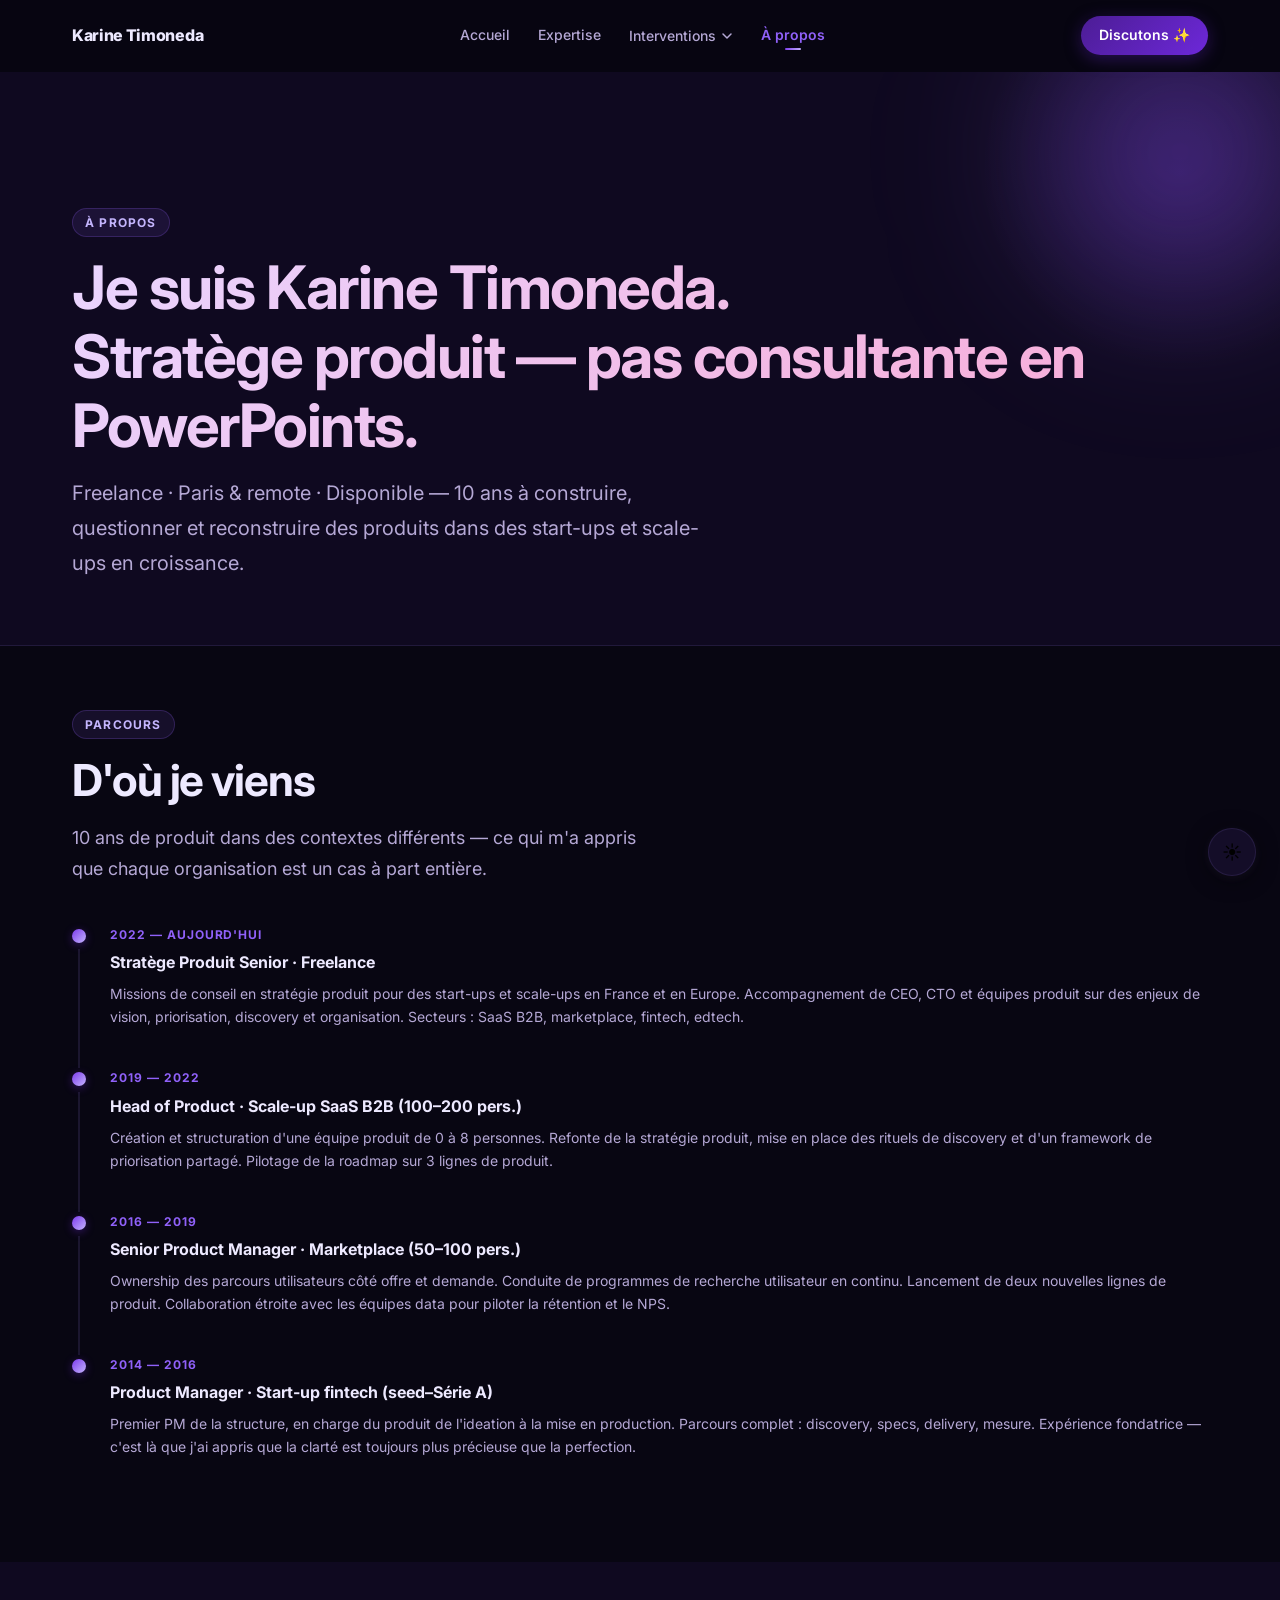
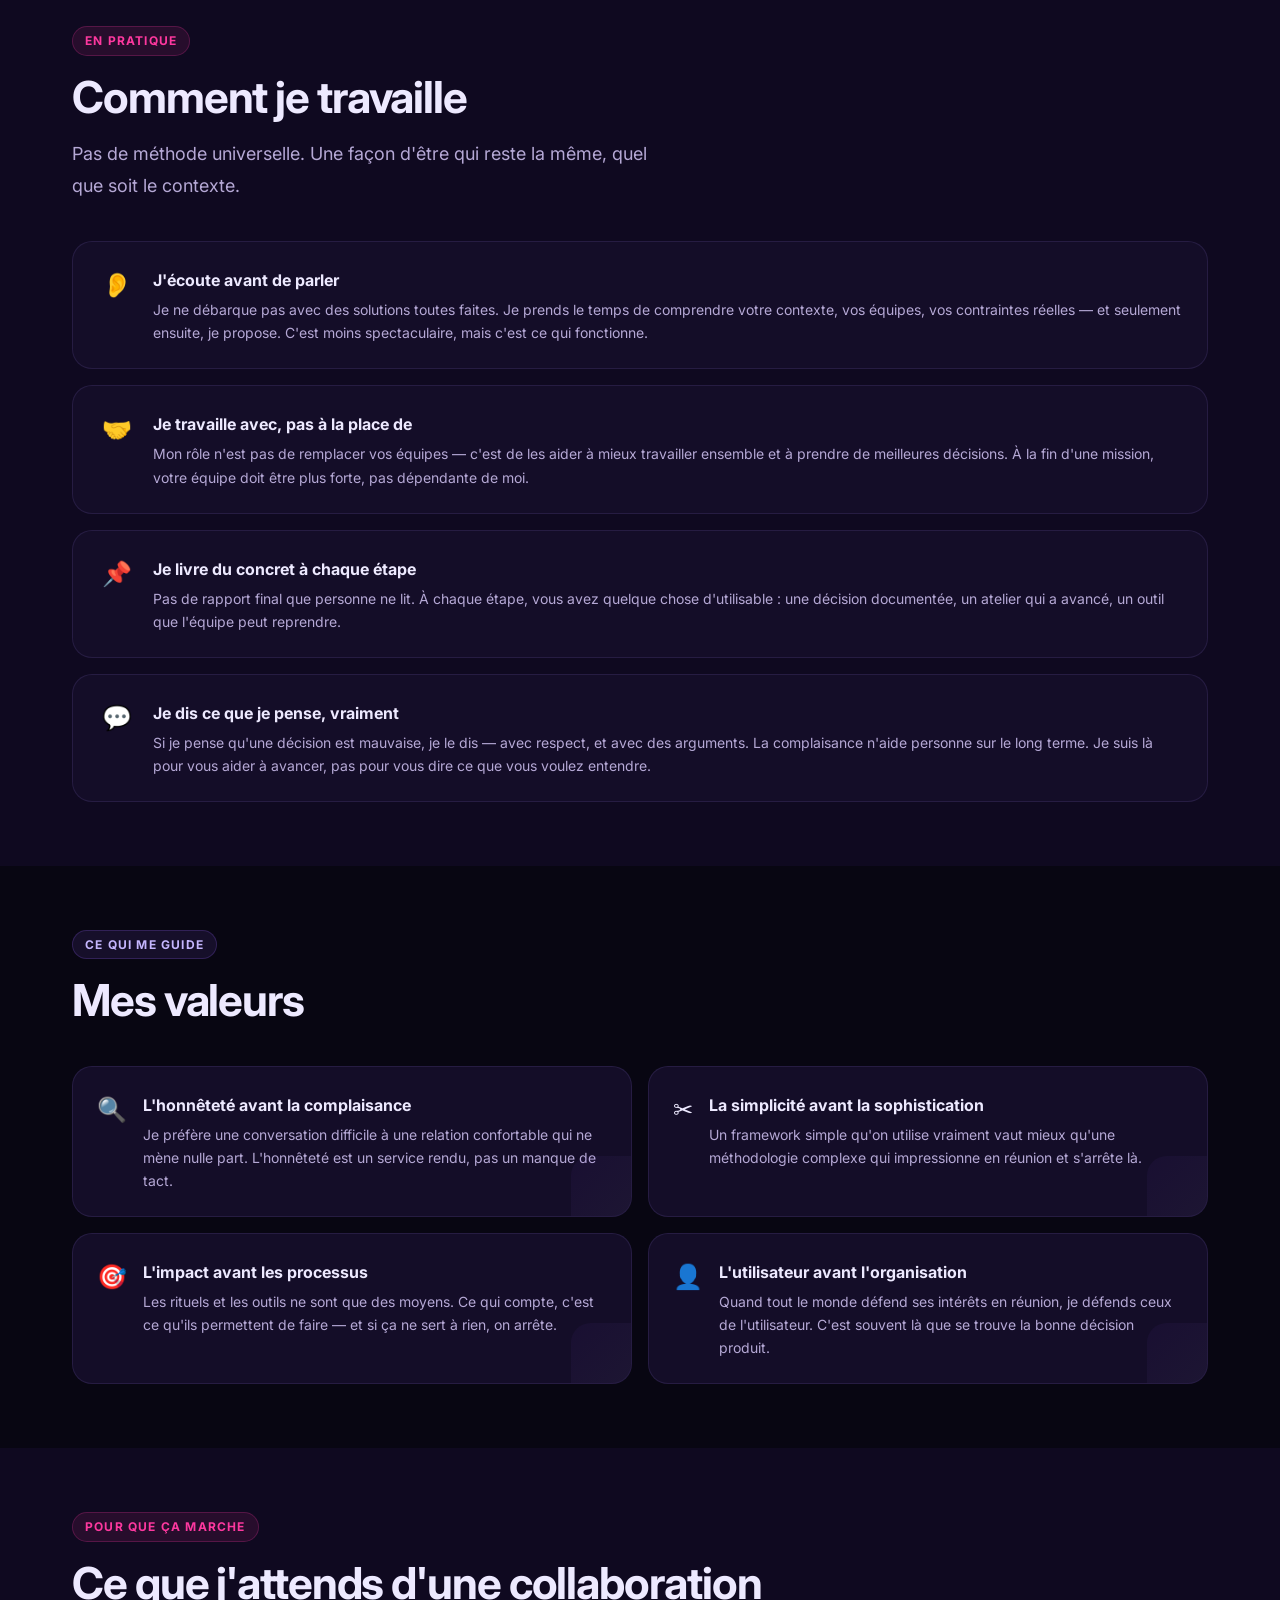
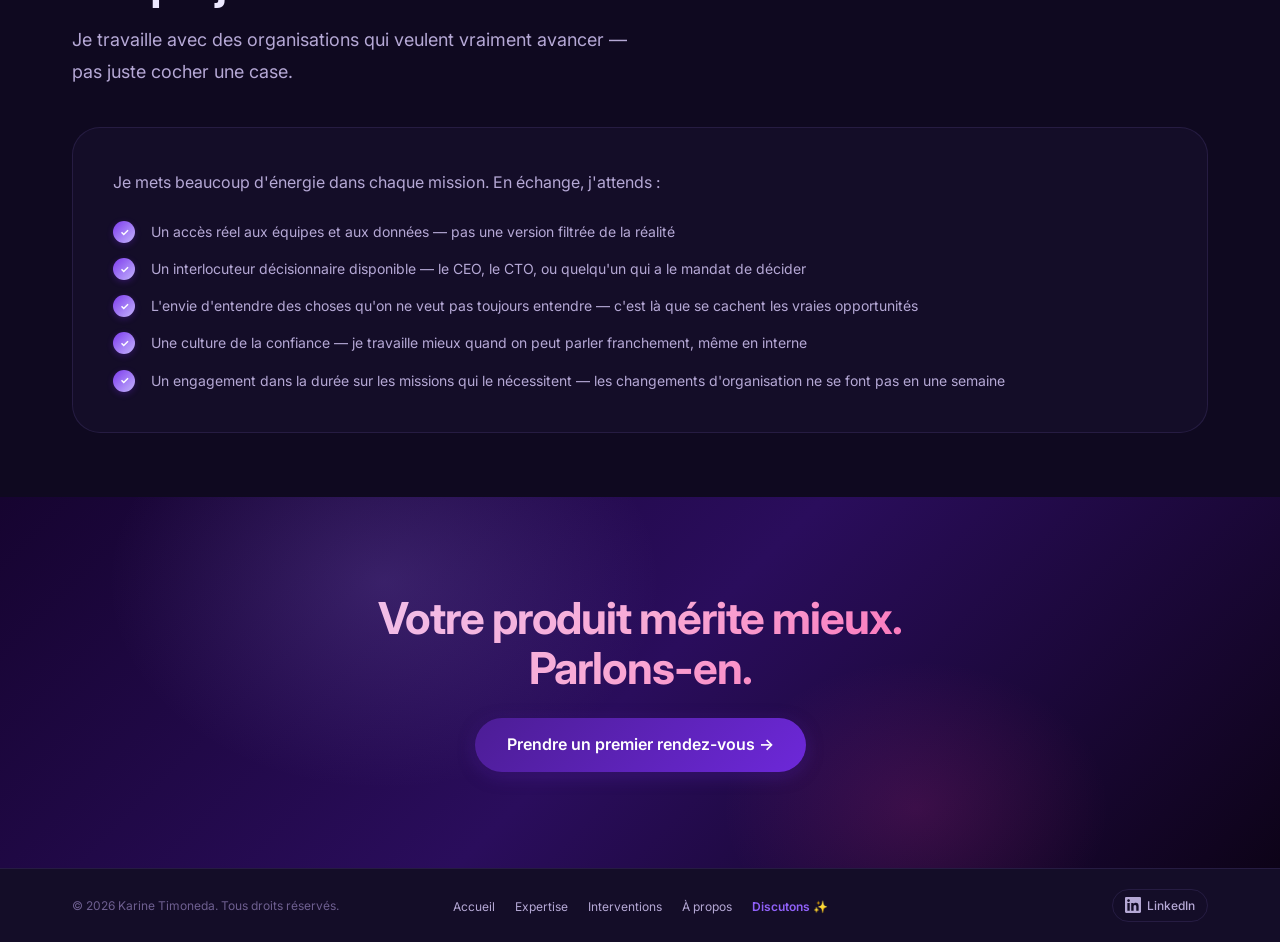
==== a-propos.html @ 72638f45 "mise à jour cards projets" ====
<!DOCTYPE html>
<html lang="fr" data-theme="light">
<head>
  <meta charset="UTF-8">
  <meta name="viewport" content="width=device-width, initial-scale=1.0">
  <title>À propos — Karine Timoneda, Stratège Produit Senior</title>
  <meta name="description" content="10 ans d'expérience produit, une approche directe et incarnée. Parcours, manière de travailler, valeurs.">
  <meta name="robots" content="index, follow">
  <link rel="icon" type="image/png" href="assets/img/favicon-k.png">
  <link rel="stylesheet" href="assets/css/style.css">
  <script>
    (function () {
      try {
        var s = localStorage.getItem('karine-theme');
        if (s) { document.documentElement.setAttribute('data-theme', s); return; }
        if (window.matchMedia('(prefers-color-scheme: dark)').matches)
          document.documentElement.setAttribute('data-theme', 'dark');
      } catch (e) {}
    })();
  </script>
</head>
<body>
<div id="header-placeholder"></div>

<main id="main-content">

  <!-- HERO -->
  <section class="page-hero" aria-labelledby="about-title">
    <div class="hero-orb hero-orb-1" aria-hidden="true" style="width:320px;height:320px;top:-80px;right:-60px;animation-delay:-5s"></div>
    <div class="container">
      <span class="section-label page-hero-label">À propos</span>
      <h1 class="page-hero-title text-gradient" id="about-title">
        Je suis Karine Timoneda.<br>Stratège produit — pas consultante en PowerPoints.
      </h1>
      <p class="page-hero-desc">
        Freelance · Paris &amp; remote · Disponible — 10 ans à construire, questionner et reconstruire des produits dans des start-ups et scale-ups en croissance.
      </p>
    </div>
  </section>

  <!-- PARCOURS -->
  <section class="section" aria-labelledby="parcours-title">
    <div class="container">
      <div class="section-header reveal">
        <span class="section-label">Parcours</span>
        <h2 class="section-title" id="parcours-title">D'où je viens</h2>
        <p class="section-intro">10 ans de produit dans des contextes différents — ce qui m'a appris que chaque organisation est un cas à part entière.</p>
      </div>

      <div class="timeline reveal" role="list">

        <div class="timeline-item" role="listitem">
          <div class="timeline-marker" aria-hidden="true">
            <div class="timeline-dot"></div>
            <div class="timeline-line"></div>
          </div>
          <div class="timeline-content">
            <span class="timeline-period">2022 — aujourd'hui</span>
            <p class="timeline-role">Stratège Produit Senior · Freelance</p>
            <p class="timeline-desc">Missions de conseil en stratégie produit pour des start-ups et scale-ups en France et en Europe. Accompagnement de CEO, CTO et équipes produit sur des enjeux de vision, priorisation, discovery et organisation. Secteurs : SaaS B2B, marketplace, fintech, edtech.</p>
          </div>
        </div>

        <div class="timeline-item" role="listitem">
          <div class="timeline-marker" aria-hidden="true">
            <div class="timeline-dot"></div>
            <div class="timeline-line"></div>
          </div>
          <div class="timeline-content">
            <span class="timeline-period">2019 — 2022</span>
            <p class="timeline-role">Head of Product · Scale-up SaaS B2B (100–200 pers.)</p>
            <p class="timeline-desc">Création et structuration d'une équipe produit de 0 à 8 personnes. Refonte de la stratégie produit, mise en place des rituels de discovery et d'un framework de priorisation partagé. Pilotage de la roadmap sur 3 lignes de produit.</p>
          </div>
        </div>

        <div class="timeline-item" role="listitem">
          <div class="timeline-marker" aria-hidden="true">
            <div class="timeline-dot"></div>
            <div class="timeline-line"></div>
          </div>
          <div class="timeline-content">
            <span class="timeline-period">2016 — 2019</span>
            <p class="timeline-role">Senior Product Manager · Marketplace (50–100 pers.)</p>
            <p class="timeline-desc">Ownership des parcours utilisateurs côté offre et demande. Conduite de programmes de recherche utilisateur en continu. Lancement de deux nouvelles lignes de produit. Collaboration étroite avec les équipes data pour piloter la rétention et le NPS.</p>
          </div>
        </div>

        <div class="timeline-item" role="listitem">
          <div class="timeline-marker" aria-hidden="true">
            <div class="timeline-dot"></div>
            <div class="timeline-line"></div>
          </div>
          <div class="timeline-content">
            <span class="timeline-period">2014 — 2016</span>
            <p class="timeline-role">Product Manager · Start-up fintech (seed–Série A)</p>
            <p class="timeline-desc">Premier PM de la structure, en charge du produit de l'ideation à la mise en production. Parcours complet : discovery, specs, delivery, mesure. Expérience fondatrice — c'est là que j'ai appris que la clarté est toujours plus précieuse que la perfection.</p>
          </div>
        </div>

      </div>
    </div>
  </section>

  <!-- MANIÈRE DE TRAVAILLER -->
  <section class="section bg-alt" aria-labelledby="workstyle-title">
    <div class="container">
      <div class="section-header reveal">
        <span class="section-label">En pratique</span>
        <h2 class="section-title" id="workstyle-title">Comment je travaille</h2>
        <p class="section-intro">Pas de méthode universelle. Une façon d'être qui reste la même, quel que soit le contexte.</p>
      </div>

      <div class="work-style-list" data-stagger="70">
        <div class="work-style-item reveal">
          <span class="work-style-icon" aria-hidden="true">👂</span>
          <div>
            <p class="work-style-title">J'écoute avant de parler</p>
            <p class="work-style-desc">Je ne débarque pas avec des solutions toutes faites. Je prends le temps de comprendre votre contexte, vos équipes, vos contraintes réelles — et seulement ensuite, je propose. C'est moins spectaculaire, mais c'est ce qui fonctionne.</p>
          </div>
        </div>
        <div class="work-style-item reveal">
          <span class="work-style-icon" aria-hidden="true">🤝</span>
          <div>
            <p class="work-style-title">Je travaille avec, pas à la place de</p>
            <p class="work-style-desc">Mon rôle n'est pas de remplacer vos équipes — c'est de les aider à mieux travailler ensemble et à prendre de meilleures décisions. À la fin d'une mission, votre équipe doit être plus forte, pas dépendante de moi.</p>
          </div>
        </div>
        <div class="work-style-item reveal">
          <span class="work-style-icon" aria-hidden="true">📌</span>
          <div>
            <p class="work-style-title">Je livre du concret à chaque étape</p>
            <p class="work-style-desc">Pas de rapport final que personne ne lit. À chaque étape, vous avez quelque chose d'utilisable : une décision documentée, un atelier qui a avancé, un outil que l'équipe peut reprendre.</p>
          </div>
        </div>
        <div class="work-style-item reveal">
          <span class="work-style-icon" aria-hidden="true">💬</span>
          <div>
            <p class="work-style-title">Je dis ce que je pense, vraiment</p>
            <p class="work-style-desc">Si je pense qu'une décision est mauvaise, je le dis — avec respect, et avec des arguments. La complaisance n'aide personne sur le long terme. Je suis là pour vous aider à avancer, pas pour vous dire ce que vous voulez entendre.</p>
          </div>
        </div>
      </div>
    </div>
  </section>

  <!-- VALEURS -->
  <section class="section" aria-labelledby="values-title">
    <div class="container">
      <div class="section-header reveal">
        <span class="section-label">Ce qui me guide</span>
        <h2 class="section-title" id="values-title">Mes valeurs</h2>
      </div>

      <div class="values-grid" data-stagger="70">
        <div class="value-item reveal">
          <span class="value-icon" aria-hidden="true">🔍</span>
          <div>
            <p class="value-title">L'honnêteté avant la complaisance</p>
            <p class="value-desc">Je préfère une conversation difficile à une relation confortable qui ne mène nulle part. L'honnêteté est un service rendu, pas un manque de tact.</p>
          </div>
        </div>
        <div class="value-item reveal">
          <span class="value-icon" aria-hidden="true">✂️</span>
          <div>
            <p class="value-title">La simplicité avant la sophistication</p>
            <p class="value-desc">Un framework simple qu'on utilise vraiment vaut mieux qu'une méthodologie complexe qui impressionne en réunion et s'arrête là.</p>
          </div>
        </div>
        <div class="value-item reveal">
          <span class="value-icon" aria-hidden="true">🎯</span>
          <div>
            <p class="value-title">L'impact avant les processus</p>
            <p class="value-desc">Les rituels et les outils ne sont que des moyens. Ce qui compte, c'est ce qu'ils permettent de faire — et si ça ne sert à rien, on arrête.</p>
          </div>
        </div>
        <div class="value-item reveal">
          <span class="value-icon" aria-hidden="true">👤</span>
          <div>
            <p class="value-title">L'utilisateur avant l'organisation</p>
            <p class="value-desc">Quand tout le monde défend ses intérêts en réunion, je défends ceux de l'utilisateur. C'est souvent là que se trouve la bonne décision produit.</p>
          </div>
        </div>
      </div>
    </div>
  </section>

  <!-- ATTENTES -->
  <section class="section bg-alt" aria-labelledby="expectations-title">
    <div class="container">
      <div class="section-header reveal">
        <span class="section-label">Pour que ça marche</span>
        <h2 class="section-title" id="expectations-title">Ce que j'attends d'une collaboration</h2>
        <p class="section-intro">Je travaille avec des organisations qui veulent vraiment avancer — pas juste cocher une case.</p>
      </div>

      <div class="expectations-block reveal">
        <p style="font-size:var(--text-base);color:var(--text-secondary);line-height:1.75;margin-bottom:var(--space-sm)">Je mets beaucoup d'énergie dans chaque mission. En échange, j'attends :</p>
        <ul class="expectations-list" aria-label="Ce que j'attends">
          <li class="expectation-item">Un accès réel aux équipes et aux données — pas une version filtrée de la réalité</li>
          <li class="expectation-item">Un interlocuteur décisionnaire disponible — le CEO, le CTO, ou quelqu'un qui a le mandat de décider</li>
          <li class="expectation-item">L'envie d'entendre des choses qu'on ne veut pas toujours entendre — c'est là que se cachent les vraies opportunités</li>
          <li class="expectation-item">Une culture de la confiance — je travaille mieux quand on peut parler franchement, même en interne</li>
          <li class="expectation-item">Un engagement dans la durée sur les missions qui le nécessitent — les changements d'organisation ne se font pas en une semaine</li>
        </ul>
      </div>
    </div>
  </section>

  <!-- CTA -->
  <section class="cta-section" aria-labelledby="cta-about-title">
    <div class="container reveal">
      <h2 id="cta-about-title" style="margin-bottom:var(--space-md)">
        Votre produit mérite mieux.<br>Parlons-en.
      </h2>
      <div class="cta-buttons">
        <a href="https://calendar.app.google/DLCuiwxWRqKBqRqp9" class="btn btn-primary btn-lg" target="_blank" rel="noopener noreferrer">Prendre un premier rendez-vous →</a>
      </div>
    </div>
  </section>

</main>
<div id="footer-placeholder"></div>
<script src="assets/js/components.js"></script>
<script src="assets/js/main.js"></script>
</body>
</html>
---- assets/css/style.css ----
/* ===================================================
   KARINE TIMONEDA — Stratège Produit Senior
   style.css — Version 2.0 · Enhanced
   =================================================== */

@import url('https://fonts.googleapis.com/css2?family=Inter:ital,wght@0,300;0,400;0,500;0,600;0,700;0,800;1,400&display=swap');

/* ===================================================
   1. CUSTOM PROPERTIES — LIGHT MODE
   =================================================== */
:root {
  /* Fonds */
  --bg:             #F8F7FF;
  --bg-alt:         #F0EEFF;
  --bg-card:        #FFFFFF;
  --bg-card-hover:  #FDFCFF;

  /* Texte */
  --text-primary:   #16092E;
  --text-secondary: #5B4E70;
  --text-muted:     #9589A8;

  /* Accents principaux */
  --violet:         #6D28D9;
  --violet-hover:   #5B21B6;
  --lavender:       #A78BFA;
  --rose:           #fd389f;
  --rose-light:     #F472B6;
  --amber:          #F59E0B;

  /* Alias */
  --accent:         var(--violet);
  --accent-light:   var(--lavender);
  --accent-rose:    var(--rose);

  /* Dégradés — Light */
  --gradient-main:    linear-gradient(135deg, #6D28D9 0%, #A78BFA 100%);
  --gradient-vivid:   linear-gradient(135deg, #6D28D9 0%, #fd389f 100%);
  --gradient-rose:    linear-gradient(135deg, #7C3AED 0%, #fd389f 100%);
  --gradient-tri:     linear-gradient(135deg, #6D28D9 0%, #A78BFA 50%, #fd389f 100%);
  --gradient-subtle:  linear-gradient(150deg, #F0EEFF 0%, #FDF4FF 100%);
  --gradient-text:    linear-gradient(135deg, #4C1D95 0%, #7C3AED 50%, #A78BFA 100%);

  /* Bordures & ombres */
  --border:         rgba(109, 40, 217, 0.12);
  --border-strong:  rgba(109, 40, 217, 0.3);
  --shadow-xs: 0 1px 2px rgba(109, 40, 217, 0.05);
  --shadow-sm: 0 2px 8px rgba(109, 40, 217, 0.07), 0 1px 2px rgba(0,0,0,0.04);
  --shadow-md: 0 4px 20px rgba(109, 40, 217, 0.1), 0 2px 8px rgba(0,0,0,0.04);
  --shadow-lg: 0 8px 40px rgba(109, 40, 217, 0.15), 0 4px 16px rgba(0,0,0,0.06);
  --shadow-xl: 0 20px 60px rgba(109, 40, 217, 0.2), 0 8px 24px rgba(0,0,0,0.08);
  --glow-violet: 0 0 30px rgba(109, 40, 217, 0.25);
  --glow-rose:   0 0 30px rgba(253, 56, 159, 0.2);

  /* Layout */
  --container-max: 1200px;
  --container-pad: clamp(1rem, 5vw, 2rem);
  --header-height: 72px;
  --radius-sm:  6px;
  --radius-md:  12px;
  --radius-lg:  20px;
  --radius-xl:  28px;
  --radius-2xl: 40px;
  --radius-pill: 100px;

  /* Espacement */
  --space-xs:  0.5rem;
  --space-sm:  1rem;
  --space-md:  1.5rem;
  --space-lg:  2.5rem;
  --space-xl:  4rem;
  --space-2xl: 6rem;

  /* Typographie */
  --font: 'Inter', -apple-system, BlinkMacSystemFont, 'Segoe UI', system-ui, sans-serif;
  --text-xs:   0.75rem;
  --text-sm:   0.875rem;
  --text-base: 1rem;
  --text-lg:   1.125rem;
  --text-xl:   1.25rem;
  --text-2xl:  1.5rem;
  --text-3xl:  2rem;
  --text-4xl:  2.75rem;
  --text-5xl:  3.5rem;

  /* Transitions */
  --tr-fast:  150ms ease;
  --tr-base:  250ms ease;
  --tr-slow:  450ms ease;
}

/* ===================================================
   2. CUSTOM PROPERTIES — DARK MODE
   =================================================== */
[data-theme="dark"] {
  --bg:             #080612;
  --bg-alt:         #0F0920;
  --bg-card:        #140D28;
  --bg-card-hover:  #1C1238;

  --text-primary:   #EDE9FF;
  --text-secondary: #B5A8D5;
  --text-muted:     #6E5F90;

  --violet:         #9061F9;
  --violet-hover:   #A78BFA;
  --lavender:       #C4B5FD;
  --rose:           #fd389f;
  --rose-light:     #FBCFE8;
  --amber:          #FCD34D;

  --gradient-main:    linear-gradient(135deg, #7C3AED 0%, #C4B5FD 100%);
  --gradient-vivid:   linear-gradient(135deg, #7C3AED 0%, #fd389f 100%);
  --gradient-rose:    linear-gradient(135deg, #9061F9 0%, #fd389f 100%);
  --gradient-tri:     linear-gradient(135deg, #C4B5FD 0%, #F9A8D4 50%, #fd389f 100%);
  --gradient-subtle:  linear-gradient(150deg, #0F0920 0%, #180D30 100%);
  --gradient-text:    linear-gradient(135deg, #E9D5FF 0%, #F9A8D4 50%, #fd389f 100%);

  --border:         rgba(167, 139, 250, 0.12);
  --border-strong:  rgba(167, 139, 250, 0.35);
  --shadow-xs: 0 1px 2px rgba(0,0,0,0.5);
  --shadow-sm: 0 2px 8px rgba(0,0,0,0.4), 0 1px 2px rgba(167,139,250,0.06);
  --shadow-md: 0 4px 20px rgba(0,0,0,0.6), 0 2px 8px rgba(167,139,250,0.1);
  --shadow-lg: 0 8px 40px rgba(0,0,0,0.7), 0 4px 16px rgba(167,139,250,0.15);
  --shadow-xl: 0 20px 60px rgba(0,0,0,0.8), 0 8px 24px rgba(167,139,250,0.2);
  --glow-violet: 0 0 40px rgba(124, 58, 237, 0.4);
  --glow-rose:   0 0 40px rgba(253, 56, 159, 0.3);
}

/* ===================================================
   3. ANIMATIONS — KEYFRAMES
   =================================================== */
@keyframes float {
  0%, 100% { transform: translateY(0px) rotate(0deg) scale(1); }
  33%       { transform: translateY(-18px) rotate(1.5deg) scale(1.03); }
  66%       { transform: translateY(-8px) rotate(-1deg) scale(0.98); }
}

@keyframes floatB {
  0%, 100% { transform: translateY(0px) rotate(0deg); }
  50%       { transform: translateY(-24px) rotate(-2deg); }
}

@keyframes gradientShift {
  0%, 100% { background-position: 0% 50%; }
  50%       { background-position: 100% 50%; }
}

@keyframes fadeInUp {
  from { opacity: 0; transform: translateY(28px); }
  to   { opacity: 1; transform: translateY(0); }
}

@keyframes fadeInLeft {
  from { opacity: 0; transform: translateX(-28px); }
  to   { opacity: 1; transform: translateX(0); }
}

@keyframes scaleIn {
  from { opacity: 0; transform: scale(0.9); }
  to   { opacity: 1; transform: scale(1); }
}

@keyframes glowPulse {
  0%, 100% { opacity: 0.5; }
  50%       { opacity: 1; }
}

@keyframes marquee {
  from { transform: translateX(0); }
  to   { transform: translateX(-50%); }
}

@keyframes shimmer {
  from { background-position: -400px 0; }
  to   { background-position: 400px 0; }
}

@keyframes spin-slow {
  from { transform: rotate(0deg); }
  to   { transform: rotate(360deg); }
}

@keyframes borderRotate {
  from { --angle: 0deg; }
  to   { --angle: 360deg; }
}

/* ===================================================
   4. RESET & BASE
   =================================================== */
*, *::before, *::after { box-sizing: border-box; margin: 0; padding: 0; }
html { scroll-behavior: smooth; -webkit-text-size-adjust: 100%; }

body {
  font-family: var(--font);
  font-size: var(--text-base);
  line-height: 1.6;
  color: var(--text-primary);
  background-color: var(--bg);
  transition: background-color var(--tr-slow), color var(--tr-slow);
  overflow-x: hidden;
}

img { max-width: 100%; height: auto; display: block; }
a { color: inherit; text-decoration: none; }
ul, ol { list-style: none; }
button { cursor: pointer; border: none; background: none; font-family: inherit; }

/* ===================================================
   5. ACCESSIBILITÉ
   =================================================== */
.skip-link {
  position: absolute; top: -100%; left: 1rem; z-index: 999;
  padding: 0.5rem 1rem; background: var(--violet); color: white;
  border-radius: var(--radius-sm); font-size: var(--text-sm); font-weight: 600;
  transition: top var(--tr-fast);
}
.skip-link:focus { top: 1rem; }

:focus-visible {
  outline: 2px solid var(--violet);
  outline-offset: 3px;
  border-radius: var(--radius-sm);
}

/* ===================================================
   6. SCROLL ANIMATIONS
   =================================================== */
.reveal {
  opacity: 0;
  transform: translateY(30px);
  transition: opacity 0.65s cubic-bezier(0.22, 1, 0.36, 1),
              transform 0.65s cubic-bezier(0.22, 1, 0.36, 1);
}
.reveal.from-left  { transform: translateX(-30px); }
.reveal.from-right { transform: translateX(30px); }
.reveal.scale-in   { transform: scale(0.92); }
.reveal.in-view    { opacity: 1; transform: none; }

/* ===================================================
   7. LAYOUT
   =================================================== */
.container {
  max-width: var(--container-max);
  margin: 0 auto;
  padding: 0 var(--container-pad);
  width: 100%;
}
.section { padding: var(--space-xl) 0; }
.section-sm { padding: var(--space-lg) 0; }
.bg-alt { background: var(--bg-alt); }
.bg-dark-card { background: var(--bg-card); }

/* ===================================================
   8. TYPOGRAPHIE
   =================================================== */
h1, h2, h3, h4 {
  line-height: 1.15;
  font-weight: 700;
  letter-spacing: -0.025em;
  color: var(--text-primary);
}
h1 { font-size: clamp(2.25rem, 5.5vw, 3.75rem); }
h2 { font-size: clamp(1.75rem, 3.5vw, 2.75rem); }
h3 { font-size: clamp(1.125rem, 2.5vw, 1.375rem); }
h4 { font-size: var(--text-xl); }

p { color: var(--text-secondary); line-height: 1.75; }

/* Gradient text */
.text-gradient {
  background: var(--gradient-text);
  background-size: 200% 200%;
  -webkit-background-clip: text;
  -webkit-text-fill-color: transparent;
  background-clip: text;
  animation: gradientShift 6s ease infinite;
}

/* Section label — badge coloré */
.section-label {
  display: inline-flex;
  align-items: center;
  gap: 0.4rem;
  font-size: var(--text-xs);
  font-weight: 700;
  text-transform: uppercase;
  letter-spacing: 0.1em;
  color: var(--violet);
  margin-bottom: var(--space-sm);
  padding: 0.25rem 0.75rem;
  background: rgba(109, 40, 217, 0.08);
  border: 1px solid rgba(109, 40, 217, 0.2);
  border-radius: var(--radius-pill);
}
.section-label::before { content: none; }

/* Variant rose sur sections bg-alt */
.bg-alt .section-label {
  color: var(--rose);
  background: rgba(253, 56, 159, 0.08);
  border-color: rgba(253, 56, 159, 0.2);
}

/* Dark mode */
[data-theme="dark"] .section-label {
  color: var(--lavender);
  background: rgba(144, 97, 249, 0.1);
  border-color: rgba(144, 97, 249, 0.22);
}
[data-theme="dark"] .bg-alt .section-label {
  color: var(--rose);
  background: rgba(253, 56, 159, 0.1);
  border-color: rgba(253, 56, 159, 0.22);
}

.section-intro {
  font-size: var(--text-lg);
  color: var(--text-secondary);
  max-width: 580px;
  margin-bottom: var(--space-lg);
  line-height: 1.75;
}
.section-header { margin-bottom: var(--space-lg); }
.section-header.centered { text-align: center; }
.section-header.centered .section-intro { margin-left: auto; margin-right: auto; }
.section-title { margin-bottom: var(--space-sm); }

/* ===================================================
   9. BOUTONS
   =================================================== */
.btn {
  display: inline-flex;
  align-items: center;
  gap: 0.5rem;
  padding: 0.75rem 1.5rem;
  border-radius: var(--radius-pill);
  font-size: var(--text-sm);
  font-weight: 600;
  font-family: var(--font);
  transition: all var(--tr-fast);
  white-space: nowrap;
  cursor: pointer;
  border: none;
  position: relative;
  overflow: hidden;
}

.btn-primary {
  background: var(--gradient-main);
  color: #fff;
  box-shadow: 0 4px 16px rgba(109, 40, 217, 0.35), 0 1px 4px rgba(0,0,0,0.1);
}
.btn-primary::before {
  content: '';
  position: absolute;
  inset: 0;
  background: linear-gradient(135deg, rgba(255,255,255,0.15) 0%, transparent 100%);
  transition: opacity var(--tr-fast);
  opacity: 0;
}
.btn-primary:hover {
  transform: translateY(-2px);
  box-shadow: 0 8px 28px rgba(109, 40, 217, 0.5), 0 2px 8px rgba(0,0,0,0.1);
}
.btn-primary:hover::before { opacity: 1; }
[data-theme="dark"] .btn-primary {
  background: linear-gradient(135deg, #4C1D95 0%, #6D28D9 100%);
  box-shadow: 0 4px 16px rgba(76, 29, 149, 0.5), 0 1px 4px rgba(0,0,0,0.2);
}
[data-theme="dark"] .btn-primary:hover {
  box-shadow: 0 8px 28px rgba(76, 29, 149, 0.65), 0 2px 8px rgba(0,0,0,0.2);
}

.btn-secondary {
  background: transparent;
  color: var(--violet);
  border: 1.5px solid var(--border-strong);
  backdrop-filter: blur(8px);
}
.btn-secondary:hover {
  background: var(--bg-alt);
  border-color: var(--violet);
  box-shadow: var(--shadow-sm);
}

.btn-ghost {
  color: var(--violet);
  padding: 0.5rem 0;
  gap: 0.4rem;
  font-size: var(--text-sm);
  font-weight: 600;
  font-family: var(--font);
  background: transparent;
  border: none;
  cursor: pointer;
  display: inline-flex;
  align-items: center;
}
.btn-ghost::after {
  content: '→';
  display: inline-block;
  transition: transform var(--tr-fast);
}
.btn-ghost:hover::after { transform: translateX(5px); }
.btn-ghost:hover { color: var(--violet-hover); }

.btn-lg { padding: 0.9rem 2rem; font-size: var(--text-base); }

/* ===================================================
   10. BADGES & TAGS
   =================================================== */
.tag {
  display: inline-flex;
  align-items: center;
  gap: 0.3rem;
  padding: 0.25rem 0.75rem;
  border-radius: var(--radius-pill);
  font-size: var(--text-xs);
  font-weight: 600;
  background: var(--bg-alt);
  color: var(--violet);
  border: 1px solid var(--border);
  transition: all var(--tr-fast);
}
/* .tag hover intentionally removed — display only */

.tag-rose {
  background: rgba(253, 56, 159, 0.08);
  color: var(--rose);
  border-color: rgba(253, 56, 159, 0.2);
}
.tag-amber {
  background: rgba(245, 158, 11, 0.08);
  color: #B45309;
  border-color: rgba(245, 158, 11, 0.2);
}
[data-theme="dark"] .tag-amber { color: var(--amber); border-color: rgba(252,211,77,0.25); }

/* ===================================================
   11. CARDS
   =================================================== */
.card {
  background: var(--bg-card);
  border: 1px solid var(--border);
  border-radius: var(--radius-lg);
  padding: var(--space-md);
  transition: box-shadow var(--tr-base), transform var(--tr-base),
              border-color var(--tr-base), background var(--tr-base);
  position: relative;
  overflow: hidden;
}

/* Gradient border on hover */
.card::after {
  content: '';
  position: absolute;
  inset: 0;
  border-radius: inherit;
  padding: 1px;
  background: var(--gradient-main);
  -webkit-mask: linear-gradient(#fff 0 0) content-box, linear-gradient(#fff 0 0);
  -webkit-mask-composite: xor;
  mask-composite: exclude;
  opacity: 0;
  transition: opacity var(--tr-base);
  pointer-events: none;
}
/* .card hover removed — use specific card class hover rules if needed */

/* Card featured — gradient border always visible */
.card-featured {
  border-color: transparent;
  background:
    linear-gradient(var(--bg-card), var(--bg-card)) padding-box,
    var(--gradient-tri) border-box;
  border: 1.5px solid transparent;
}
[data-theme="dark"] .card-featured {
  box-shadow: 0 0 0 1px rgba(196, 181, 253, 0.15), var(--shadow-md);
}

/* ===================================================
   12. HEADER
   =================================================== */
/* Le header-placeholder réserve l'espace dans le flux */
#header-placeholder { height: var(--header-height); }

.site-header {
  position: fixed;
  top: 0;
  left: 0;
  right: 0;
  z-index: 100;
  height: var(--header-height);
  background: rgba(248, 247, 255, 0.85);
  backdrop-filter: blur(20px);
  -webkit-backdrop-filter: blur(20px);
  border-bottom: 1px solid transparent;
  transition: background var(--tr-base), border-color var(--tr-base), box-shadow var(--tr-base);
}
[data-theme="dark"] .site-header {
  background: rgba(8, 6, 18, 0.85);
}
.site-header.scrolled {
  border-color: var(--border);
  box-shadow: var(--shadow-sm);
}

.header-inner {
  display: flex;
  align-items: center;
  justify-content: space-between;
  height: 100%;
  gap: var(--space-md);
}

.logo {
  font-size: var(--text-base);
  font-weight: 800;
  color: var(--text-primary);
  flex-shrink: 0;
  letter-spacing: -0.02em;
  transition: color var(--tr-fast);
}
.logo:hover { color: var(--violet); }

.main-nav { flex: 1; display: flex; justify-content: center; }
.nav-list { display: flex; align-items: center; gap: 0.25rem; }

.nav-link {
  font-size: var(--text-sm);
  font-weight: 500;
  color: var(--text-secondary);
  padding: 0.4rem 0.75rem;
  border-radius: var(--radius-sm);
  transition: color var(--tr-fast), background var(--tr-fast);
  position: relative;
}
.nav-link::after {
  content: '';
  position: absolute;
  bottom: 0;
  left: 50%;
  transform: translateX(-50%) scaleX(0);
  width: 16px;
  height: 2px;
  background: var(--gradient-main);
  border-radius: 2px;
  transition: transform var(--tr-fast);
}
.nav-link:hover { color: var(--text-primary); }
.nav-link:hover::after { transform: translateX(-50%) scaleX(1); }
.nav-link.active { color: var(--violet); font-weight: 600; }
.nav-link.active::after { transform: translateX(-50%) scaleX(1); }

.header-cta { flex-shrink: 0; padding: 0.55rem 1.125rem; font-size: var(--text-sm); }

.nav-toggle {
  display: none;
  flex-direction: column;
  gap: 5px;
  padding: 0.5rem;
  border-radius: var(--radius-sm);
  transition: background var(--tr-fast);
}
.nav-toggle:hover { background: var(--bg-alt); }
.nav-toggle span {
  display: block;
  width: 22px;
  height: 2px;
  background: var(--text-primary);
  border-radius: 2px;
  transition: all var(--tr-base);
}
.nav-toggle[aria-expanded="true"] span:nth-child(1) { transform: rotate(45deg) translate(5px, 5px); }
.nav-toggle[aria-expanded="true"] span:nth-child(2) { opacity: 0; }
.nav-toggle[aria-expanded="true"] span:nth-child(3) { transform: rotate(-45deg) translate(5px, -5px); }

/* ===================================================
   13. FOOTER
   =================================================== */
.site-footer {
  background: var(--bg-card);
  border-top: 1px solid var(--border);
  padding: 1.25rem 0;
}
.footer-inner {
  display: grid;
  grid-template-columns: 1fr auto 1fr;
  align-items: center;
  gap: var(--space-md);
}
.footer-copy { font-size: var(--text-xs); color: var(--text-muted); }
.footer-nav {
  display: flex;
  align-items: center;
  gap: 0.25rem;
  flex-wrap: wrap;
  justify-content: center;
}
.footer-nav-link {
  font-size: var(--text-xs);
  color: var(--text-secondary);
  padding: 0.25rem 0.5rem;
  border-radius: var(--radius-sm);
  transition: color var(--tr-fast), background var(--tr-fast);
}
.footer-nav-link:hover { color: var(--violet); background: var(--bg-alt); }
.footer-cta { color: var(--violet); font-weight: 600; }
.footer-right { display: flex; justify-content: flex-end; }
.linkedin-link {
  display: inline-flex;
  align-items: center;
  gap: 0.4rem;
  font-size: var(--text-xs);
  font-weight: 500;
  color: var(--text-secondary);
  padding: 0.35rem 0.75rem;
  border-radius: var(--radius-pill);
  border: 1px solid var(--border);
  transition: all var(--tr-fast);
}
.linkedin-link:hover { color: var(--violet); border-color: var(--violet); background: var(--bg-alt); }

/* ===================================================
   13b. BOTTOM NAV — MOBILE (pill glassmorphism)
   =================================================== */
.bottom-nav {
  display: none; /* caché sur desktop */
}

/* ===================================================
   13c. BOTTOM NAV — TABLETTE
   =================================================== */
@media (min-width: 769px) and (max-width: 1024px) {
  .bottom-nav {
    display: flex;
    align-items: center;
    position: fixed;
    bottom: calc(1.25rem + env(safe-area-inset-bottom, 0px));
    left: 50%;
    transform: translateX(-50%);
    z-index: 200;
    background: rgba(250, 249, 255, 0.72);
    backdrop-filter: blur(32px) saturate(180%);
    -webkit-backdrop-filter: blur(32px) saturate(180%);
    border: 1px solid rgba(255, 255, 255, 0.5);
    border-radius: 30px;
    padding: 6px;
    gap: 1px;
    box-shadow:
      0 12px 48px rgba(109, 40, 217, 0.12),
      0 4px 16px rgba(0, 0, 0, 0.06),
      0 2px 8px rgba(0, 0, 0, 0.04),
      inset 0 1px 0 rgba(255, 255, 255, 0.6);
  }
  [data-theme="dark"] .bottom-nav {
    background: rgba(18, 14, 40, 0.72);
    border-color: rgba(255, 255, 255, 0.1);
    box-shadow:
      0 12px 48px rgba(0, 0, 0, 0.5),
      0 4px 16px rgba(0, 0, 0, 0.3),
      0 2px 8px rgba(0, 0, 0, 0.2),
      inset 0 1px 0 rgba(255, 255, 255, 0.06);
  }
  .bottom-nav-item {
    display: flex;
    flex-direction: column;
    align-items: center;
    justify-content: center;
    gap: 0.2rem;
    padding: 0.5rem 1.125rem;
    min-width: 0;
    height: 54px;
    border-radius: 24px;
    text-decoration: none;
    color: var(--text-muted);
    background: transparent;
    border: none;
    cursor: pointer;
    font-family: inherit;
    white-space: nowrap;
    -webkit-tap-highlight-color: transparent;
  }
  .bottom-nav-item.active {
    background: rgba(255, 255, 255, 0.85);
    color: var(--violet);
    box-shadow: 0 2px 8px rgba(0, 0, 0, 0.1);
  }
  [data-theme="dark"] .bottom-nav-item.active {
    background: rgba(255, 255, 255, 0.12);
    color: var(--lavender);
    box-shadow: 0 2px 8px rgba(0, 0, 0, 0.3);
  }
  .bottom-nav-icon { display: flex; align-items: center; justify-content: center; width: 20px; height: 20px; }
  .bottom-nav-icon svg { width: 20px; height: 20px; }
  .bottom-nav-label { font-size: 0.5rem; font-weight: 700; text-transform: uppercase; letter-spacing: 0.03em; }
  /* Tablette : affiche les items directs, masque le bouton Plus et la sheet */
  .bottom-nav-item--mobile { display: none !important; }
  .bottom-sheet { display: none !important; }
}

@media (max-width: 768px) {
  .bottom-nav {
    display: flex;
    align-items: center;
    position: fixed;
    bottom: calc(1.25rem + env(safe-area-inset-bottom, 0px));
    left: 50%;
    transform: translateX(-50%);
    z-index: 200;
    background: rgba(250, 249, 255, 0.72);
    backdrop-filter: blur(32px) saturate(180%);
    -webkit-backdrop-filter: blur(32px) saturate(180%);
    border: 1px solid rgba(255, 255, 255, 0.5);
    border-radius: 30px;
    padding: 6px;
    gap: 1px;
    width: calc(100% - 2rem);
    max-width: 360px;
    box-shadow:
      0 10px 40px rgba(0, 0, 0, 0.14),
      0 2px 8px rgba(0, 0, 0, 0.08),
      inset 0 1px 0 rgba(255, 255, 255, 0.6);
  }
  [data-theme="dark"] .bottom-nav {
    background: rgba(18, 14, 40, 0.72);
    border-color: rgba(255, 255, 255, 0.1);
    box-shadow:
      0 10px 40px rgba(0, 0, 0, 0.4),
      0 2px 8px rgba(0, 0, 0, 0.2),
      inset 0 1px 0 rgba(255, 255, 255, 0.06);
  }
  .bottom-nav-item {
    display: flex;
    flex-direction: column;
    align-items: center;
    justify-content: center;
    gap: 3px;
    flex: 1;
    min-width: 0;
    height: 54px;
    border-radius: 24px;
    text-decoration: none;
    color: var(--text-muted);
    background: transparent;
    border: none;
    cursor: pointer;
    font-family: inherit;
    transition: background var(--tr-fast), color var(--tr-fast), transform var(--tr-fast);
    -webkit-tap-highlight-color: transparent;
    white-space: nowrap;
  }
  .bottom-nav-item.active {
    background: rgba(255, 255, 255, 0.85);
    color: var(--violet);
    box-shadow: 0 2px 8px rgba(0, 0, 0, 0.1);
  }
  [data-theme="dark"] .bottom-nav-item.active {
    background: rgba(255, 255, 255, 0.12);
    color: var(--lavender);
    box-shadow: 0 2px 8px rgba(0, 0, 0, 0.3);
  }
  .bottom-nav-item:active { transform: scale(0.92); }
  .bottom-nav-icon {
    display: flex;
    align-items: center;
    justify-content: center;
    width: 20px;
    height: 20px;
  }
  .bottom-nav-icon svg { width: 20px; height: 20px; }
  .bottom-nav-label {
    font-size: 0.5rem;
    font-weight: 700;
    text-transform: uppercase;
    letter-spacing: 0.04em;
    line-height: 1;
  }

  /* Sheet (upward popover from Plus) */
  .bottom-sheet {
    position: absolute;
    bottom: calc(100% + 10px);
    right: 0;
    min-width: 210px;
    background: rgba(250, 249, 255, 0.88);
    backdrop-filter: blur(32px) saturate(180%);
    -webkit-backdrop-filter: blur(32px) saturate(180%);
    border: 1px solid rgba(255, 255, 255, 0.5);
    border-radius: 22px;
    box-shadow:
      0 10px 40px rgba(0, 0, 0, 0.14),
      0 2px 8px rgba(0, 0, 0, 0.08),
      inset 0 1px 0 rgba(255, 255, 255, 0.6);
    overflow: hidden;
    opacity: 0;
    transform: translateY(8px) scale(0.96);
    transform-origin: bottom right;
    pointer-events: none;
    transition: opacity 0.18s ease, transform 0.18s ease;
  }
  [data-theme="dark"] .bottom-sheet {
    background: rgba(22, 17, 48, 0.88);
    border-color: rgba(255, 255, 255, 0.1);
    box-shadow:
      0 10px 40px rgba(0, 0, 0, 0.45),
      0 2px 8px rgba(0, 0, 0, 0.2),
      inset 0 1px 0 rgba(255, 255, 255, 0.05);
  }
  .bottom-sheet.open {
    opacity: 1;
    transform: translateY(0) scale(1);
    pointer-events: all;
  }
  .bottom-sheet-item {
    display: flex;
    align-items: center;
    gap: 0.75rem;
    padding: 0.875rem 1.125rem;
    text-decoration: none;
    color: var(--text);
    font-size: var(--text-sm);
    font-weight: 500;
    background: none;
    border: none;
    cursor: pointer;
    width: 100%;
    text-align: left;
    font-family: inherit;
    transition: background var(--tr-fast);
    -webkit-tap-highlight-color: transparent;
  }
  .bottom-sheet-item:active { background: rgba(0, 0, 0, 0.06); }
  [data-theme="dark"] .bottom-sheet-item:active { background: rgba(255, 255, 255, 0.06); }
  .bottom-sheet-item.active { color: var(--violet); }
  [data-theme="dark"] .bottom-sheet-item.active { color: var(--lavender); }
  .bottom-sheet-icon {
    display: flex;
    align-items: center;
    justify-content: center;
    width: 1.25rem;
    height: 1.25rem;
    flex-shrink: 0;
  }
  .bottom-sheet-icon svg { width: 18px; height: 18px; }
  .bottom-sheet-divider {
    height: 1px;
    background: var(--border);
    margin: 0.25rem 1rem;
  }
}

/* ===================================================
   14. THEME TOGGLE
   =================================================== */
.theme-toggle {
  position: fixed;
  bottom: 1.5rem;
  right: 1.5rem;
  z-index: 200;
  width: 48px;
  height: 48px;
  border-radius: 50%;
  background: var(--bg-card);
  border: 1px solid var(--border);
  box-shadow: var(--shadow-md);
  display: flex;
  align-items: center;
  justify-content: center;
  font-size: 1.2rem;
  transition: all var(--tr-fast);
}
.theme-toggle:hover {
  transform: scale(1.12) rotate(15deg);
  box-shadow: var(--shadow-lg), var(--glow-violet);
  border-color: var(--violet);
}

/* ===================================================
   15. HERO — INDEX
   =================================================== */
.hero {
  padding: calc(var(--space-xl) + 1rem) 0 var(--space-xl);
  position: relative;
  overflow: hidden;
  min-height: 90vh;
  display: flex;
  align-items: center;
}

/* Orbes animées */
.hero-orb {
  position: absolute;
  border-radius: 50%;
  filter: blur(80px);
  pointer-events: none;
  animation: float 14s ease-in-out infinite;
}
.hero-orb-1 {
  width: 500px;
  height: 500px;
  background: radial-gradient(circle, rgba(109, 40, 217, 0.22) 0%, rgba(167, 139, 250, 0.08) 60%, transparent 100%);
  top: -150px;
  right: -80px;
  animation-duration: 16s;
}
.hero-orb-2 {
  width: 350px;
  height: 350px;
  background: radial-gradient(circle, rgba(253, 56, 159, 0.18) 0%, rgba(253, 56, 159, 0.06) 60%, transparent 100%);
  bottom: -80px;
  left: -50px;
  animation-duration: 20s;
  animation-delay: -7s;
}
.hero-orb-3 {
  width: 280px;
  height: 280px;
  background: radial-gradient(circle, rgba(167, 139, 250, 0.15) 0%, transparent 70%);
  top: 40%;
  left: 38%;
  animation-duration: 12s;
  animation-delay: -3s;
  animation-name: floatB;
}
[data-theme="dark"] .hero-orb-1 {
  background: radial-gradient(circle, rgba(124, 58, 237, 0.45) 0%, rgba(167, 139, 250, 0.15) 60%, transparent 100%);
}
[data-theme="dark"] .hero-orb-2 {
  background: radial-gradient(circle, rgba(253, 56, 159, 0.4) 0%, rgba(253, 56, 159, 0.12) 60%, transparent 100%);
}
[data-theme="dark"] .hero-orb-3 {
  background: radial-gradient(circle, rgba(196, 181, 253, 0.25) 0%, transparent 70%);
}

/* Pattern grille */
.hero-grid-pattern {
  position: absolute;
  inset: 0;
  background-image:
    linear-gradient(to right, var(--border) 1px, transparent 1px),
    linear-gradient(to bottom, var(--border) 1px, transparent 1px);
  background-size: 48px 48px;
  mask-image: radial-gradient(ellipse 80% 80% at 50% 0%, black 0%, transparent 100%);
  -webkit-mask-image: radial-gradient(ellipse 80% 80% at 50% 0%, black 0%, transparent 100%);
  pointer-events: none;
  opacity: 0.4;
}
[data-theme="dark"] .hero-grid-pattern { opacity: 0.25; }

.hero-inner {
  display: grid;
  grid-template-columns: 1.1fr 0.9fr;
  gap: var(--space-xl);
  align-items: center;
  position: relative;
  z-index: 1;
  width: 100%;
}

.hero-eyebrow {
  display: inline-flex;
  align-items: center;
  gap: 0.5rem;
  font-size: var(--text-sm);
  font-weight: 600;
  color: var(--violet);
  margin-bottom: var(--space-sm);
  padding: 0.35rem 0.875rem;
  background: var(--bg-alt);
  border-radius: var(--radius-pill);
  border: 1px solid var(--border);
  animation: fadeInLeft 0.6s ease both;
}
.hero-eyebrow-dot {
  width: 8px;
  height: 8px;
  border-radius: 50%;
  background: var(--gradient-main);
  animation: glowPulse 2s ease infinite;
  flex-shrink: 0;
}

.hero-title {
  margin-bottom: var(--space-sm);
  background: var(--gradient-text);
  background-size: 200% 200%;
  -webkit-background-clip: text;
  -webkit-text-fill-color: transparent;
  background-clip: text;
  animation: gradientShift 8s ease infinite, fadeInUp 0.7s 0.1s ease both;
}

.hero-subtitle {
  font-size: var(--text-lg);
  color: var(--text-secondary);
  line-height: 1.75;
  margin-bottom: var(--space-lg);
  max-width: 500px;
  animation: fadeInUp 0.7s 0.2s ease both;
}

.hero-ctas {
  display: flex;
  align-items: center;
  gap: var(--space-sm);
  flex-wrap: wrap;
  animation: fadeInUp 0.7s 0.35s ease both;
}

/* Photo placeholder */
.hero-photo {
  display: flex;
  justify-content: center;
  position: relative;
  animation: fadeInUp 0.8s 0.15s ease both;
}

/* Hero portrait — real photo with light/dark variants */
.hero-portrait {
  width: 100%;
  max-width: 300px;
  position: relative;
  border-radius: 999px;
  overflow: hidden;
  border: 3px solid transparent;
  background:
    linear-gradient(var(--bg), var(--bg)) padding-box,
    linear-gradient(135deg, #7c3aed, #f472b6, #fcd34d) border-box;
  box-shadow: var(--shadow-xl), 0 0 40px rgba(124, 58, 237, 0.3);
  aspect-ratio: 2/3;
}
.hero-portrait img {
  position: absolute;
  inset: 0;
  width: 100%;
  height: 100%;
  object-fit: cover;
  object-position: center top;
}

/* Show correct photo per theme */
.portrait-dark { display: none; }
.portrait-light { display: block; }
[data-theme="dark"] .portrait-dark { display: block; }
[data-theme="dark"] .portrait-light { display: none; }

/* Floating badges */
.floating-badge {
  position: absolute;
  display: flex;
  align-items: center;
  gap: 0.5rem;
  padding: 0.5rem 0.875rem;
  background: var(--bg-card);
  border: 1px solid var(--border);
  border-radius: var(--radius-pill);
  font-size: var(--text-xs);
  font-weight: 600;
  color: var(--text-primary);
  box-shadow: var(--shadow-md);
  white-space: nowrap;
  z-index: 2;
  backdrop-filter: blur(8px);
}
[data-theme="dark"] .floating-badge {
  background: rgba(20, 13, 40, 0.9);
}
.floating-badge-icon { font-size: 1rem; }

.badge-tl { top: 12%; left: -16%; animation: float 8s ease-in-out infinite; }
.badge-tr { top: 20%; right: -12%; animation: floatB 10s ease-in-out infinite 1s; }
.badge-bl { bottom: 18%; left: -18%; animation: floatB 9s ease-in-out infinite 2s; }

/* ===================================================
   16. STATS SECTION
   =================================================== */
.stats-section {
  position: relative;
  z-index: 1;
  padding: var(--space-lg) 0;
  background: var(--bg-card);
  border-top: 1px solid var(--border);
  border-bottom: 1px solid var(--border);
}

.stats-grid {
  display: grid;
  grid-template-columns: repeat(4, 1fr);
  gap: var(--space-sm);
}

.stat-card {
  text-align: center;
  padding: var(--space-md) var(--space-sm);
  border-radius: var(--radius-lg);
  background: transparent;
  position: relative;
}
.stat-card + .stat-card::before {
  content: '';
  position: absolute;
  left: 0; top: 20%; bottom: 20%;
  width: 1px;
  background: var(--border);
}

.stat-value {
  font-size: clamp(2.5rem, 5vw, 3.5rem);
  font-weight: 800;
  display: block;
  line-height: 1;
  margin-bottom: 0.5rem;
  background: var(--gradient-text);
  background-size: 200% 200%;
  -webkit-background-clip: text;
  -webkit-text-fill-color: transparent;
  background-clip: text;
  animation: gradientShift 8s ease infinite;
  letter-spacing: -0.03em;
}

.stat-label {
  font-size: var(--text-xs);
  color: var(--text-muted);
  font-weight: 500;
  line-height: 1.45;
}

/* ===================================================
   17. SECTEURS MARQUEE
   =================================================== */
.marquee-section {
  padding: var(--space-lg) 0;
  overflow: hidden;
  border-bottom: 1px solid var(--border);
  background: var(--bg-alt);
}
.marquee-label {
  text-align: center;
  font-size: var(--text-xs);
  text-transform: uppercase;
  letter-spacing: 0.12em;
  color: var(--text-muted);
  font-weight: 600;
  margin-bottom: var(--space-sm);
}
.marquee-track {
  display: flex;
  gap: var(--space-sm);
  width: max-content;
  animation: marquee 30s linear infinite;
}
.marquee-track:hover { animation-play-state: paused; }
.marquee-track--slow { animation-duration: 60s; }
/* Items logo */
.marquee-logo-item {
  display: inline-flex;
  align-items: center;
  justify-content: center;
  padding: 0 var(--space-md);
  height: 48px;
  min-width: 120px;
}
.marquee-logo-img {
  max-width: 110px;
  max-height: 32px;
  object-fit: contain;
  filter: grayscale(1) opacity(0.45);
}
[data-theme="dark"] .marquee-logo-img {
  filter: grayscale(1) invert(1) opacity(0.5);
}
.marquee-logo-name {
  font-size: var(--text-xs);
  font-weight: 700;
  color: var(--text-muted);
  letter-spacing: -0.01em;
  white-space: nowrap;
}
.marquee-chip {
  display: inline-flex;
  align-items: center;
  gap: 0.5rem;
  padding: 0.5rem 1.125rem;
  background: var(--bg-card);
  border: 1px solid var(--border);
  border-radius: var(--radius-pill);
  font-size: var(--text-sm);
  font-weight: 500;
  color: var(--text-secondary);
  white-space: nowrap;
  transition: all var(--tr-fast);
}
/* .marquee-chip hover intentionally removed — display only */
.marquee-chip-icon { font-size: 1rem; }

/* ===================================================
   18. PAIN POINTS (BENTO GRID)
   =================================================== */
.bento-grid {
  display: grid;
  grid-template-columns: repeat(3, 1fr);
  grid-template-rows: auto auto;
  gap: var(--space-sm);
}

.bento-card {
  background: var(--bg-card);
  border: 1px solid var(--border);
  border-radius: var(--radius-lg);
  padding: var(--space-md);
  position: relative;
  overflow: hidden;
  transition: box-shadow var(--tr-base), transform var(--tr-base), border-color var(--tr-base);
}
.bento-card::after {
  content: '';
  position: absolute;
  inset: 0;
  border-radius: inherit;
  padding: 1.5px;
  background: var(--gradient-tri);
  -webkit-mask: linear-gradient(#fff 0 0) content-box, linear-gradient(#fff 0 0);
  -webkit-mask-composite: xor;
  mask-composite: exclude;
  opacity: 0;
  transition: opacity var(--tr-base);
  pointer-events: none;
}
/* .bento-card hover intentionally removed — display only */

.bento-card.large { grid-column: span 2; }

.bento-card-icon {
  font-size: 2rem;
  margin-bottom: var(--space-sm);
  display: block;
  line-height: 1;
}
.bento-card h3 {
  font-size: var(--text-lg);
  font-weight: 700;
  color: var(--text-primary);
  margin-bottom: 0.5rem;
  letter-spacing: -0.015em;
}
.bento-card p {
  font-size: var(--text-sm);
  color: var(--text-secondary);
  line-height: 1.65;
}

/* Accent décoratif sur certaines cards */
.bento-card .card-accent {
  position: absolute;
  top: 0; right: 0;
  width: 80px; height: 80px;
  background: var(--gradient-tri);
  opacity: 0.06;
  border-radius: 0 var(--radius-lg) 0 100%;
}
[data-theme="dark"] .bento-card .card-accent { opacity: 0.15; }

/* ===================================================
   19. OUTCOMES
   =================================================== */
.outcomes-grid {
  display: grid;
  grid-template-columns: repeat(2, 1fr);
  gap: var(--space-sm);
}

.outcome-item {
  display: flex;
  gap: var(--space-sm);
  align-items: flex-start;
  padding: var(--space-md);
  border-radius: var(--radius-lg);
  background: var(--bg-card);
  border: 1px solid var(--border);
  transition: all var(--tr-base);
  position: relative;
  overflow: hidden;
}
.outcome-item::before {
  content: '';
  position: absolute;
  top: 0; left: 0;
  width: 3px; height: 100%;
  background: var(--gradient-main);
  opacity: 0;
  transition: opacity var(--tr-base);
}
/* .outcome-item hover intentionally removed — display only */

.outcome-check {
  width: 32px; height: 32px;
  border-radius: 50%;
  background: var(--gradient-main);
  display: flex; align-items: center; justify-content: center;
  color: #fff;
  font-size: 0.75rem;
  font-weight: 700;
  flex-shrink: 0;
  margin-top: 2px;
  box-shadow: 0 2px 8px rgba(109, 40, 217, 0.3);
}
.outcome-content h3 {
  font-size: var(--text-base);
  font-weight: 600;
  color: var(--text-primary);
  margin-bottom: 0.375rem;
}
.outcome-content p { font-size: var(--text-sm); color: var(--text-secondary); line-height: 1.65; }

/* ===================================================
   20. EXPERTISE PREVIEW
   =================================================== */
.expertise-preview-grid {
  display: grid;
  grid-template-columns: repeat(3, 1fr);
  gap: var(--space-sm);
}

.expertise-preview-card {
  padding: var(--space-lg) var(--space-md);
  background: var(--bg-card);
  border: 1px solid var(--border);
  border-radius: var(--radius-lg);
  position: relative;
  overflow: hidden;
  cursor: default;
}
.expertise-preview-card::after {
  content: '';
  position: absolute;
  inset: 0;
  border-radius: inherit;
  padding: 1.5px;
  background: var(--gradient-vivid);
  -webkit-mask: linear-gradient(#fff 0 0) content-box, linear-gradient(#fff 0 0);
  -webkit-mask-composite: xor;
  mask-composite: exclude;
  opacity: 0;
  transition: opacity var(--tr-base);
  pointer-events: none;
}

.ep-number {
  font-size: var(--text-xs);
  font-weight: 700;
  color: var(--text-muted);
  text-transform: uppercase;
  letter-spacing: 0.1em;
  margin-bottom: var(--space-sm);
  display: block;
}
.ep-icon { font-size: 2.25rem; margin-bottom: var(--space-sm); display: block; line-height: 1; }
.ep-title {
  font-size: var(--text-xl);
  font-weight: 700;
  color: var(--text-primary);
  margin-bottom: 0.625rem;
  letter-spacing: -0.015em;
}
.ep-desc { font-size: var(--text-sm); color: var(--text-secondary); line-height: 1.65; }

/* ===================================================
   21. METHOD STEPS
   =================================================== */
.method-steps {
  display: grid;
  grid-template-columns: repeat(4, 1fr);
  gap: var(--space-sm);
  position: relative;
}

/* Ligne connectrice */
.method-steps::before {
  content: '';
  position: absolute;
  top: 36px;
  left: calc(12.5% + 24px);
  right: calc(12.5% + 24px);
  height: 2px;
  background: var(--gradient-main);
  opacity: 0.25;
}

.method-step {
  text-align: center;
  padding: var(--space-md) var(--space-sm);
  border-radius: var(--radius-lg);
  background: var(--bg-card);
  border: 1px solid var(--border);
  transition: all var(--tr-base);
}
/* .method-step hover intentionally removed — display only */

.step-number {
  width: 48px; height: 48px;
  border-radius: 50%;
  background: var(--gradient-main);
  color: #fff;
  font-size: var(--text-base);
  font-weight: 800;
  display: flex; align-items: center; justify-content: center;
  margin: 0 auto var(--space-sm);
  box-shadow: 0 4px 16px rgba(109, 40, 217, 0.35);
  position: relative;
  z-index: 1;
}
.step-title { font-size: var(--text-base); font-weight: 700; color: var(--text-primary); margin-bottom: 0.4rem; }
.step-desc { font-size: var(--text-sm); color: var(--text-secondary); line-height: 1.65; }

/* ===================================================
   22. TESTIMONIALS
   =================================================== */
.testimonials-grid {
  display: grid;
  grid-template-columns: repeat(2, 1fr);
  gap: var(--space-sm);
}

.testimonial-card {
  padding: var(--space-lg);
  background: var(--bg-card);
  border: 1px solid var(--border);
  border-radius: var(--radius-xl);
  position: relative;
  overflow: hidden;
  transition: all var(--tr-base);
}
/* .testimonial-card hover intentionally removed — display only */

.testimonial-quote-mark {
  font-size: 4rem;
  line-height: 1;
  color: var(--violet);
  opacity: 0.2;
  font-family: Georgia, serif;
  margin-bottom: -var(--space-sm);
  display: block;
  margin-bottom: -1rem;
}
.testimonial-text {
  font-size: var(--text-lg);
  color: var(--text-primary);
  font-style: italic;
  line-height: 1.65;
  margin-bottom: var(--space-md);
  font-weight: 400;
  position: relative;
  z-index: 1;
}
.testimonial-author {
  display: flex;
  align-items: center;
  gap: 0.75rem;
}
.testimonial-avatar {
  width: 40px; height: 40px;
  border-radius: 50%;
  background: var(--gradient-main);
  display: flex; align-items: center; justify-content: center;
  color: #fff;
  font-size: var(--text-sm);
  font-weight: 700;
  flex-shrink: 0;
}
.testimonial-name {
  font-size: var(--text-sm);
  font-weight: 600;
  color: var(--text-primary);
  display: block;
}
.testimonial-role {
  font-size: var(--text-xs);
  color: var(--text-muted);
  display: block;
}

/* Accent décoratif */
.testimonial-card::before {
  content: '';
  position: absolute;
  top: 0; left: 0; right: 0;
  height: 3px;
  background: var(--gradient-tri);
  background-size: 200% 200%;
  animation: gradientShift 6s ease infinite;
}

/* ===================================================
   23. PROJECTS PREVIEW
   =================================================== */
.projects-preview-grid {
  display: grid;
  grid-template-columns: repeat(3, 1fr);
  gap: var(--space-sm);
}

.project-preview-card {
  padding: var(--space-md);
  background: var(--bg-card);
  border: 1px solid var(--border);
  border-radius: var(--radius-lg);
  cursor: default;
  display: flex;
  flex-direction: column;
  gap: var(--space-sm);
  position: relative;
  overflow: hidden;
}
.project-preview-card::after {
  content: '';
  position: absolute;
  inset: 0;
  border-radius: inherit;
  padding: 1.5px;
  background: var(--gradient-rose);
  -webkit-mask: linear-gradient(#fff 0 0) content-box, linear-gradient(#fff 0 0);
  -webkit-mask-composite: xor;
  mask-composite: exclude;
  opacity: 0;
  transition: opacity var(--tr-base);
  pointer-events: none;
}

.project-preview-num {
  font-size: var(--text-xs);
  font-weight: 700;
  color: var(--text-muted);
  text-transform: uppercase;
  letter-spacing: 0.1em;
}
.project-preview-title {
  font-size: var(--text-lg);
  font-weight: 700;
  color: var(--text-primary);
  letter-spacing: -0.015em;
}
.project-preview-desc {
  font-size: var(--text-sm);
  color: var(--text-secondary);
  flex: 1;
  line-height: 1.65;
}
.project-impact {
  padding: 0.625rem 0.875rem;
  background: var(--bg-alt);
  border-radius: var(--radius-md);
  font-size: var(--text-sm);
  color: var(--text-primary);
  font-weight: 500;
  border: 1px solid var(--border);
}
.project-impact strong { color: var(--violet); }
[data-theme="dark"] .project-impact strong { color: var(--lavender); }

/* ===================================================
   24. CTA SECTION
   =================================================== */
.cta-section {
  text-align: center;
  padding: var(--space-2xl) 0;
  position: relative;
  overflow: hidden;
  background: linear-gradient(135deg, #160430 0%, #2a0d5c 50%, #0d0318 100%);
  border-top: none;
}
.cta-section::before {
  content: '';
  position: absolute;
  top: -140px; left: 30%;
  transform: translateX(-50%);
  width: 600px; height: 450px;
  background: radial-gradient(ellipse, rgba(167, 139, 250, 0.18) 0%, transparent 65%);
  pointer-events: none;
}
.cta-section::after {
  content: '';
  position: absolute;
  bottom: -100px; right: 12%;
  width: 420px; height: 320px;
  background: radial-gradient(ellipse, rgba(253, 56, 159, 0.14) 0%, transparent 65%);
  pointer-events: none;
}

.cta-section .section-label {
  color: #c4b5fd;
  background: rgba(167, 139, 250, 0.15);
  border-color: rgba(167, 139, 250, 0.3);
}
.cta-section h2 {
  color: #ffffff;
  background: linear-gradient(135deg, #E9D5FF 0%, #F9A8D4 50%, #fd389f 100%);
  -webkit-background-clip: text;
  -webkit-text-fill-color: transparent;
  background-clip: text;
  margin-bottom: var(--space-sm);
  position: relative;
  z-index: 1;
}
.cta-section .section-intro {
  margin: 0 auto var(--space-lg);
  position: relative;
  z-index: 1;
  text-align: center;
  color: rgba(255, 255, 255, 0.65);
}
.cta-buttons {
  display: flex;
  align-items: center;
  justify-content: center;
  gap: var(--space-sm);
  flex-wrap: wrap;
  position: relative;
  z-index: 1;
}

/* ===================================================
   25. PAGE EXPERTISE — SPÉCIFIQUE
   =================================================== */
.page-hero {
  padding: calc(var(--header-height) + var(--space-xl)) 0 var(--space-xl);
  background: var(--bg-alt);
  border-bottom: 1px solid var(--border);
  position: relative;
  overflow: hidden;
}
.page-hero::before {
  content: '';
  position: absolute;
  top: -100px; right: -100px;
  width: 400px; height: 400px;
  background: radial-gradient(circle, rgba(109, 40, 217, 0.07) 0%, transparent 70%);
  pointer-events: none;
}
[data-theme="dark"] .page-hero::before {
  background: radial-gradient(circle, rgba(124, 58, 237, 0.2) 0%, transparent 70%);
}
.page-hero-label { position: relative; z-index: 1; }
.page-hero-title {
  margin-bottom: var(--space-sm);
  position: relative; z-index: 1;
}
.page-hero-desc {
  font-size: var(--text-xl);
  color: var(--text-secondary);
  max-width: 640px;
  line-height: 1.75;
  position: relative; z-index: 1;
}

/* Posture */
.posture-block {
  display: grid;
  grid-template-columns: 1fr 1fr;
  gap: var(--space-xl);
  align-items: start;
}
.posture-quote {
  font-size: clamp(var(--text-xl), 2.5vw, var(--text-2xl));
  font-style: italic;
  color: var(--text-primary);
  line-height: 1.55;
  font-weight: 400;
  padding-left: var(--space-md);
  border-left: 3px solid var(--violet);
  position: relative;
}
.posture-quote::before {
  content: '"';
  position: absolute;
  top: -0.5rem; left: -0.75rem;
  font-size: 3rem;
  color: var(--violet);
  opacity: 0.3;
  font-family: Georgia, serif;
  line-height: 1;
}
.posture-points { display: flex; flex-direction: column; gap: var(--space-sm); }
.posture-point { display: flex; gap: 0.875rem; align-items: flex-start; }
.posture-dot {
  width: 20px; height: 20px;
  border-radius: 50%;
  background: var(--gradient-main);
  flex-shrink: 0;
  margin-top: 2px;
  display: flex; align-items: center; justify-content: center;
}
.posture-dot::after {
  content: '';
  width: 6px; height: 6px;
  border-radius: 50%;
  background: white;
}
.posture-point p { font-size: var(--text-base); color: var(--text-secondary); line-height: 1.7; }
.posture-point strong { color: var(--text-primary); font-weight: 600; }

/* Skills */
.skills-grid { display: grid; grid-template-columns: repeat(2, 1fr); gap: var(--space-sm); }
.skill-card {
  padding: var(--space-md);
  background: var(--bg-card);
  border: 1px solid var(--border);
  border-radius: var(--radius-lg);
  transition: all var(--tr-base);
  position: relative;
  overflow: hidden;
}
.skill-card::before {
  content: '';
  position: absolute;
  top: 0; left: 0; right: 0;
  height: 2px;
  background: var(--gradient-main);
  background-size: 200% 200%;
  animation: gradientShift 6s ease infinite;
  opacity: 0;
  transition: opacity var(--tr-base);
}
/* .skill-card hover intentionally removed — display only */

.skill-header { display: flex; align-items: center; gap: var(--space-sm); margin-bottom: var(--space-sm); }
.skill-icon {
  width: 48px; height: 48px;
  border-radius: var(--radius-md);
  background: var(--bg-alt);
  display: flex; align-items: center; justify-content: center;
  font-size: 1.375rem;
  flex-shrink: 0;
  border: 1px solid var(--border);
}
.skill-title { font-size: var(--text-base); font-weight: 700; color: var(--text-primary); margin-bottom: 0.125rem; }
.skill-value-prop { font-size: var(--text-xs); color: var(--violet); font-weight: 600; }
.skill-body { font-size: var(--text-sm); color: var(--text-secondary); line-height: 1.65; }
.skill-tags { display: flex; flex-wrap: wrap; gap: 0.375rem; margin-top: 0.875rem; }

/* Tools */
.tools-grid { display: grid; grid-template-columns: repeat(auto-fill, minmax(100px, 1fr)); gap: var(--space-xs); }
.tool-item {
  display: flex;
  flex-direction: column;
  align-items: center;
  gap: 0.4rem;
  padding: 0.875rem 0.5rem;
  background: var(--bg-card);
  border: 1px solid var(--border);
  border-radius: var(--radius-md);
  text-align: center;
  transition: all var(--tr-fast);
  cursor: default;
}
/* .tool-item hover intentionally removed — display only */
.tool-emoji { font-size: 1.625rem; line-height: 1; }
.tool-name { font-size: var(--text-xs); font-weight: 600; color: var(--text-secondary); }

/* Mindset */
.mindset-block {
  background: var(--gradient-subtle);
  border: 1px solid var(--border);
  border-radius: var(--radius-xl);
  padding: var(--space-xl) var(--space-lg);
  text-align: center;
  position: relative;
  overflow: hidden;
}
[data-theme="dark"] .mindset-block { background: var(--bg-card); }
.mindset-block::before {
  content: '';
  position: absolute;
  inset: 0;
  background: var(--gradient-tri);
  opacity: 0.03;
}
[data-theme="dark"] .mindset-block::before { opacity: 0.08; }
.mindset-quote {
  font-size: clamp(var(--text-xl), 2.5vw, var(--text-3xl));
  font-style: italic;
  color: var(--text-primary);
  line-height: 1.45;
  font-weight: 500;
  max-width: 720px;
  margin: 0 auto var(--space-sm);
  position: relative; z-index: 1;
}
.mindset-source { font-size: var(--text-sm); color: var(--text-muted); position: relative; z-index: 1; }

/* Method expertise */
.method-grid { display: grid; grid-template-columns: repeat(2, 1fr); gap: var(--space-md); }
.method-card {
  display: flex;
  gap: var(--space-sm);
  padding: var(--space-md);
  background: var(--bg-card);
  border: 1px solid var(--border);
  border-radius: var(--radius-lg);
  transition: all var(--tr-base);
}
/* .method-card hover intentionally removed — display only */
.method-num {
  font-size: 3rem;
  font-weight: 800;
  color: var(--border-strong);
  line-height: 1;
  flex-shrink: 0;
  width: 48px;
  font-variant-numeric: tabular-nums;
  background: var(--gradient-main);
  -webkit-background-clip: text;
  -webkit-text-fill-color: transparent;
  background-clip: text;
  opacity: 0.35;
}
.method-title { font-size: var(--text-lg); font-weight: 700; color: var(--text-primary); margin-bottom: 0.5rem; }
.method-desc { font-size: var(--text-sm); color: var(--text-secondary); line-height: 1.65; }

/* ─── Clients — logo grid + filtre ───────────────── */
.client-filters {
  display: flex;
  flex-direction: row;
  align-items: flex-start;
  gap: var(--space-xl);
  flex-wrap: wrap;
  margin-bottom: var(--space-lg);
}
.filter-row {
  display: flex;
  flex-direction: column;
  align-items: flex-start;
  gap: 0.5rem;
}
.filter-row-label {
  font-size: var(--text-xs);
  font-weight: 700;
  color: var(--text-muted);
  text-transform: uppercase;
  letter-spacing: 0.08em;
}
.filter-pills {
  display: flex;
  gap: 0.375rem;
  flex-wrap: wrap;
}
.filter-pill {
  padding: 0.3rem 0.8rem;
  border-radius: var(--radius-pill);
  border: 1px solid var(--border);
  background: transparent;
  color: var(--text-secondary);
  font-size: var(--text-xs);
  font-weight: 500;
  cursor: pointer;
  transition: all var(--tr-fast);
  font-family: var(--font);
  line-height: 1.5;
}
.filter-pill:hover { border-color: var(--violet); color: var(--violet); }
.filter-pill.active {
  background: var(--violet);
  border-color: var(--violet);
  color: #fff;
  font-weight: 600;
}

.clients-grid {
  display: grid;
  grid-template-columns: repeat(4, 1fr);
  gap: 0.875rem;
  margin-bottom: var(--space-sm);
}
.client-item {
  display: flex;
  flex-direction: column;
  align-items: center;
  gap: 0.4rem;
  padding: 1.25rem 1rem 1rem;
  border-radius: var(--radius-md);
  border: 1px solid var(--border);
  background: var(--bg-card);
  transition: opacity var(--tr-base), transform var(--tr-base);
  cursor: default;
  overflow: hidden;
  text-align: center;
}
.client-item.filtered-out {
  opacity: 0;
  transform: scale(0.8);
  pointer-events: none;
}
/* Zone logo */
.client-logo-area {
  display: flex;
  align-items: center;
  justify-content: center;
  height: 44px;
  width: 100%;
}
/* Logo image — unified color via grayscale */
.client-logo {
  max-width: 110px;
  max-height: 36px;
  object-fit: contain;
  filter: grayscale(1) opacity(0.5);
}
[data-theme="dark"] .client-logo {
  filter: grayscale(1) invert(1) opacity(0.55);
}
/* Infos client */
.client-name {
  font-size: var(--text-sm);
  font-weight: 700;
  color: var(--text);
  line-height: 1.2;
}
.client-sector {
  font-size: 0.65rem;
  color: var(--text-muted);
  line-height: 1.3;
}
.client-tags {
  display: flex;
  flex-wrap: wrap;
  gap: 0.3rem;
  justify-content: center;
  margin-top: 0.2rem;
}
.client-tag {
  display: inline-flex;
  align-items: center;
  padding: 0.15rem 0.5rem;
  border-radius: var(--radius-pill);
  font-size: 0.6rem;
  font-weight: 600;
  background: var(--bg-alt);
  color: var(--violet);
  border: 1px solid var(--border);
}
.client-tag--model {
  background: rgba(124, 58, 237, 0.08);
  border-color: rgba(124, 58, 237, 0.2);
}

/* ─── Outils interactifs — tabs ──────────────────── */
.tools-tabs {
  display: flex;
  gap: 0;
  flex-wrap: wrap;
  border-bottom: 1px solid var(--border);
  margin-bottom: var(--space-lg);
}
.tool-tab {
  padding: 0.625rem 1.125rem;
  border: none;
  background: transparent;
  color: var(--text-muted);
  font-size: var(--text-sm);
  font-weight: 500;
  cursor: pointer;
  font-family: var(--font);
  border-bottom: 2px solid transparent;
  margin-bottom: -1px;
  transition: color var(--tr-fast), border-color var(--tr-fast);
  white-space: nowrap;
}
.tool-tab:hover { color: var(--violet); }
.tool-tab.active { color: var(--violet); border-bottom-color: var(--violet); font-weight: 600; }

.tools-grid-interactive {
  display: grid;
  grid-template-columns: repeat(4, 1fr);
  gap: 0.75rem;
}
.tool-card {
  display: flex;
  align-items: center;
  gap: 0.75rem;
  padding: 0.875rem 1rem;
  background: var(--bg-card);
  border: 1px solid var(--border);
  border-radius: var(--radius-md);
  cursor: default;
}
.tool-card.tool-hidden { display: none; }
.tool-card-icon {
  font-size: 1.25rem;
  flex-shrink: 0;
  width: 36px;
  height: 36px;
  display: flex;
  align-items: center;
  justify-content: center;
  background: var(--bg-alt);
  border-radius: var(--radius-sm);
  border: 1px solid var(--border);
}
.tool-card-name { font-weight: 600; font-size: var(--text-sm); color: var(--text-primary); margin: 0; }
.tool-card-use { font-size: var(--text-xs); color: var(--text-muted); margin: 0; line-height: 1.4; }

/* ─── Bouton outline light (sur fond sombre CTA) ─── */
.btn-outline-light {
  background: transparent;
  border: 1.5px solid rgba(255, 255, 255, 0.35);
  color: rgba(255, 255, 255, 0.85);
  padding: 0.875rem 1.5rem;
  border-radius: var(--radius-pill);
  font-size: var(--text-base);
  font-weight: 600;
  font-family: var(--font);
  cursor: pointer;
  transition: all var(--tr-fast);
  text-decoration: none;
  display: inline-flex;
  align-items: center;
  gap: 0.5rem;
}
.btn-outline-light:hover {
  border-color: rgba(255, 255, 255, 0.75);
  background: rgba(255, 255, 255, 0.08);
  color: #fff;
}

/* ===================================================
   25b. PAGE TRANSMISSION — ENSEIGNEMENT & CONFÉRENCES
   =================================================== */

/* ─── Navigation in-page ─────────────────────────── */
.inpage-nav {
  position: sticky;
  top: var(--header-height);
  z-index: 40;
  background: var(--bg);
  border-bottom: 1px solid var(--border);
}
.inpage-nav-inner {
  display: flex;
  gap: 0;
  padding: 0 var(--space-lg);
  max-width: 1200px;
  margin: 0 auto;
  overflow-x: auto;
  scrollbar-width: none;
}
.inpage-nav-inner::-webkit-scrollbar { display: none; }
.inpage-link {
  display: inline-flex;
  align-items: center;
  gap: 0.5rem;
  padding: 0.875rem 1.25rem;
  font-size: var(--text-sm);
  font-weight: 500;
  color: var(--text-secondary);
  text-decoration: none;
  border-bottom: 2px solid transparent;
  margin-bottom: -1px;
  white-space: nowrap;
  transition: color var(--tr-fast), border-color var(--tr-fast);
}
.inpage-link:hover { color: var(--text-primary); }
.inpage-link.active {
  color: var(--violet);
  border-bottom-color: var(--violet);
  font-weight: 600;
}

/* Offset ancres pour le header fixe */
.transmission-section {
  scroll-margin-top: calc(var(--header-height) + 1.5rem);
}

/* ─── Stats intro ────────────────────────────────── */
.transmission-stats {
  display: flex;
  gap: var(--space-sm);
  flex-wrap: wrap;
  margin-bottom: var(--space-lg);
}
.transmission-stat {
  display: inline-flex;
  align-items: center;
  gap: 0.4rem;
  padding: 0.45rem 1rem;
  background: var(--bg-alt);
  border: 1px solid var(--border);
  border-radius: var(--radius-pill);
  font-size: var(--text-sm);
  font-weight: 500;
  color: var(--text-secondary);
}
.transmission-stat strong { color: var(--violet); font-weight: 700; }
[data-theme="dark"] .transmission-stat strong { color: var(--lavender); }

/* ─── Titre de sous-section ──────────────────────── */
.sub-section-title {
  font-size: var(--text-lg);
  font-weight: 700;
  color: var(--text-primary);
  margin-bottom: var(--space-sm);
  padding-bottom: 0.625rem;
  border-bottom: 1px solid var(--border);
}

/* ─── Modules enseignement ───────────────────────── */
.modules-grid {
  display: grid;
  grid-template-columns: repeat(2, 1fr);
  gap: var(--space-sm);
  margin-bottom: var(--space-lg);
}
.module-card {
  background: var(--bg-card);
  border: 1px solid var(--border);
  border-radius: var(--radius-lg);
  overflow: hidden;
  position: relative;
  cursor: default;
}
.module-card::before {
  content: '';
  position: absolute;
  top: 0; left: 0;
  width: 3px; height: 100%;
  background: var(--gradient-main);
}
.module-card-header {
  display: flex;
  align-items: flex-start;
  justify-content: space-between;
  gap: var(--space-sm);
  padding: var(--space-md) var(--space-md) 0.75rem calc(var(--space-md) + 3px);
}
.module-card-icon { font-size: 1.5rem; flex-shrink: 0; }
.module-card-meta {
  display: flex;
  flex-direction: column;
  gap: 0.25rem;
  align-items: flex-end;
}
.module-card-level {
  font-size: var(--text-xs);
  font-weight: 700;
  text-transform: uppercase;
  letter-spacing: 0.08em;
  color: var(--violet);
  background: rgba(109, 40, 217, 0.08);
  padding: 0.2rem 0.6rem;
  border-radius: var(--radius-pill);
}
[data-theme="dark"] .module-card-level { color: var(--lavender); background: rgba(167, 139, 250, 0.12); }
.module-card-format { font-size: var(--text-xs); color: var(--text-muted); }
.module-card-body { padding: 0 var(--space-md) var(--space-md) calc(var(--space-md) + 3px); }
.module-card-title {
  font-size: var(--text-base);
  font-weight: 700;
  color: var(--text-primary);
  margin-bottom: 0.375rem;
}
.module-card-desc {
  font-size: var(--text-sm);
  color: var(--text-secondary);
  line-height: 1.65;
  margin-bottom: 0.75rem;
}
.module-tags { display: flex; gap: 0.375rem; flex-wrap: wrap; }

/* ─── École logos ────────────────────────────────── */
.schools-grid {
  display: grid;
  grid-template-columns: repeat(5, 1fr);
  gap: 0.75rem;
  margin-bottom: var(--space-lg);
}
.school-item {
  display: flex;
  align-items: center;
  justify-content: center;
  padding: 1rem;
  height: 64px;
  background: var(--bg-card);
  border: 1px solid var(--border);
  border-radius: var(--radius-md);
  cursor: default;
  overflow: hidden;
}
.school-logo {
  max-width: 100px;
  max-height: 32px;
  object-fit: contain;
  filter: grayscale(1) opacity(0.5);
  transition: filter var(--tr-fast);
}
[data-theme="dark"] .school-logo { filter: grayscale(1) invert(1) opacity(0.55); }
.school-wordmark {
  font-size: var(--text-sm);
  font-weight: 700;
  color: var(--text-muted);
  text-align: center;
  letter-spacing: -0.01em;
}

/* ─── Notice invitation ──────────────────────────── */
.invite-notice {
  display: flex;
  align-items: flex-start;
  gap: var(--space-sm);
  padding: var(--space-md) var(--space-lg);
  background: var(--gradient-subtle);
  border: 1px solid var(--border);
  border-left: 3px solid var(--violet);
  border-radius: var(--radius-md);
  margin-top: var(--space-lg);
}
[data-theme="dark"] .invite-notice { background: var(--bg-card); }
.invite-notice-icon { font-size: 1.25rem; flex-shrink: 0; margin-top: 1px; }
.invite-notice-text { font-size: var(--text-sm); color: var(--text-secondary); line-height: 1.7; }
.invite-notice-text strong { color: var(--text-primary); }
.invite-notice-text a { color: var(--violet); font-weight: 600; text-decoration: none; }
.invite-notice-text a:hover { text-decoration: underline; }

/* ─── Topics conférences ─────────────────────────── */
.topics-grid {
  display: grid;
  grid-template-columns: repeat(3, 1fr);
  gap: var(--space-sm);
  margin-bottom: var(--space-lg);
}
.topic-card {
  display: flex;
  flex-direction: column;
  gap: 0.625rem;
  padding: var(--space-md);
  background: var(--bg-card);
  border: 1px solid var(--border);
  border-radius: var(--radius-lg);
  cursor: default;
}
.topic-card-icon {
  font-size: 1.35rem;
  width: 42px;
  height: 42px;
  display: flex;
  align-items: center;
  justify-content: center;
  background: var(--bg-alt);
  border-radius: var(--radius-md);
  flex-shrink: 0;
  border: 1px solid var(--border);
}
.topic-card-title {
  font-size: var(--text-sm);
  font-weight: 700;
  color: var(--text-primary);
}
.topic-card-desc {
  font-size: var(--text-sm);
  color: var(--text-secondary);
  line-height: 1.6;
  flex: 1;
}

/* ─── Formats d'intervention ─────────────────────── */
.formats-grid {
  display: grid;
  grid-template-columns: repeat(4, 1fr);
  gap: var(--space-sm);
  margin-bottom: var(--space-lg);
}
.format-card {
  display: flex;
  flex-direction: column;
  gap: 0.625rem;
  padding: var(--space-md);
  background: var(--bg-card);
  border: 1px solid var(--border);
  border-radius: var(--radius-lg);
  cursor: default;
  position: relative;
  overflow: hidden;
}
.format-card::after {
  content: '';
  position: absolute;
  bottom: 0; left: 0; right: 0;
  height: 2px;
  background: var(--gradient-main);
  transform: scaleX(0);
  transform-origin: left;
  transition: transform var(--tr-base);
}
.format-card:hover::after { transform: scaleX(1); }
.format-card-icon { font-size: 1.5rem; }
.format-card-duration {
  display: inline-block;
  font-size: var(--text-xs);
  font-weight: 700;
  text-transform: uppercase;
  letter-spacing: 0.08em;
  color: var(--violet);
  background: rgba(109, 40, 217, 0.08);
  padding: 0.2rem 0.6rem;
  border-radius: var(--radius-pill);
  width: fit-content;
}
[data-theme="dark"] .format-card-duration { color: var(--lavender); background: rgba(167, 139, 250, 0.12); }
.format-card-title {
  font-size: var(--text-base);
  font-weight: 700;
  color: var(--text-primary);
}
.format-card-desc {
  font-size: var(--text-sm);
  color: var(--text-secondary);
  line-height: 1.6;
  flex: 1;
}
.format-card-context {
  font-size: var(--text-xs);
  color: var(--text-muted);
  font-style: italic;
}

/* ─── Interventions passées ──────────────────────── */
.intervention-list {
  display: flex;
  flex-direction: column;
  gap: 0.5rem;
}
.intervention-item {
  display: flex;
  align-items: center;
  gap: var(--space-sm);
  padding: 0.875rem var(--space-md);
  background: var(--bg-card);
  border: 1px solid var(--border);
  border-radius: var(--radius-md);
  transition: border-color var(--tr-fast);
  cursor: default;
}
.intervention-item:hover { border-color: var(--border-strong); }
.intervention-badge {
  display: inline-flex;
  align-items: center;
  justify-content: center;
  padding: 0.2rem 0.7rem;
  font-size: var(--text-xs);
  font-weight: 700;
  text-transform: uppercase;
  letter-spacing: 0.06em;
  border-radius: var(--radius-pill);
  flex-shrink: 0;
  white-space: nowrap;
  min-width: 100px;
}
.badge-keynote    { background: rgba(109, 40, 217, 0.10); color: var(--violet); }
.badge-webinaire  { background: rgba(244, 114, 182, 0.10); color: #be185d; }
.badge-table      { background: rgba(245, 158, 11, 0.10); color: #92400e; }
.badge-masterclass{ background: rgba(16, 185, 129, 0.10); color: #065f46; }
[data-theme="dark"] .badge-webinaire   { color: #f9a8d4; background: rgba(244, 114, 182, 0.12); }
[data-theme="dark"] .badge-table       { color: #fcd34d; background: rgba(245, 158, 11, 0.12); }
[data-theme="dark"] .badge-masterclass { color: #6ee7b7; background: rgba(16, 185, 129, 0.12); }
.intervention-title {
  font-size: var(--text-sm);
  font-weight: 600;
  color: var(--text-primary);
  flex: 1;
}
.intervention-meta {
  font-size: var(--text-xs);
  color: var(--text-muted);
  text-align: right;
  flex-shrink: 0;
  line-height: 1.5;
}
.intervention-meta strong {
  display: block;
  color: var(--text-secondary);
  font-weight: 600;
}

/* ===================================================
   26. PAGE PROJETS — SPÉCIFIQUE
   =================================================== */
.nda-notice {
  display: flex;
  align-items: flex-start;
  gap: 0.75rem;
  padding: 0.875rem 1.25rem;
  background: var(--bg-card);
  border: 1px solid var(--border);
  border-left: 3px solid var(--violet);
  border-radius: var(--radius-md);
  font-size: var(--text-sm);
  color: var(--text-secondary);
  margin-bottom: var(--space-lg);
}
.nda-icon { font-size: 1rem; flex-shrink: 0; margin-top: 1px; }

.project-card {
  background: var(--bg-card);
  border: 1px solid var(--border);
  border-radius: var(--radius-xl);
  overflow: hidden;
  margin-bottom: var(--space-lg);
  transition: box-shadow var(--tr-base);
  position: relative;
}
.project-card:last-child { margin-bottom: 0; }
.project-card::before {
  content: '';
  position: absolute;
  top: 0; left: 0; right: 0;
  height: 3px;
  background: var(--gradient-tri);
  background-size: 200% 200%;
  animation: gradientShift 6s ease infinite;
}
/* .project-card hover intentionally removed — display only (old detailed cards) */

.project-card-header {
  padding: var(--space-md) var(--space-lg);
  background: var(--gradient-subtle);
  border-bottom: 1px solid var(--border);
  display: flex;
  align-items: flex-start;
  justify-content: space-between;
  gap: var(--space-md);
}
[data-theme="dark"] .project-card-header { background: var(--bg-alt); }
.project-card-body { padding: var(--space-lg); }

.project-num { font-size: var(--text-xs); font-weight: 700; color: var(--text-muted); text-transform: uppercase; letter-spacing: 0.1em; margin-bottom: 0.25rem; }
.project-main-title { font-size: clamp(var(--text-xl), 2.5vw, var(--text-2xl)); font-weight: 700; color: var(--text-primary); margin-bottom: 0.5rem; }
.project-context-text { font-size: var(--text-sm); color: var(--text-secondary); max-width: 520px; line-height: 1.6; }

.project-section-grid { display: grid; grid-template-columns: repeat(2, 1fr); gap: var(--space-sm); margin-bottom: var(--space-md); }
.project-section { padding: var(--space-sm) var(--space-md); border-radius: var(--radius-md); background: var(--bg-alt); border: 1px solid var(--border); }
.project-section-label { font-size: var(--text-xs); font-weight: 700; text-transform: uppercase; letter-spacing: 0.08em; color: var(--violet); margin-bottom: 0.4rem; display: block; }
.project-section-text { font-size: var(--text-sm); color: var(--text-secondary); line-height: 1.65; }

.before-after { display: grid; grid-template-columns: 1fr 1fr; gap: var(--space-sm); margin-bottom: var(--space-md); }
.before-card, .after-card { padding: var(--space-sm) var(--space-md); border-radius: var(--radius-md); }
.before-card { background: rgba(239, 68, 68, 0.04); border: 1px solid rgba(239, 68, 68, 0.15); }
[data-theme="dark"] .before-card { background: rgba(239, 68, 68, 0.08); border-color: rgba(239, 68, 68, 0.25); }
.after-card { background: rgba(109, 40, 217, 0.04); border: 1px solid rgba(109, 40, 217, 0.15); }
[data-theme="dark"] .after-card { background: rgba(167, 139, 250, 0.08); border-color: rgba(167, 139, 250, 0.25); }

.ba-label { font-size: var(--text-xs); font-weight: 700; text-transform: uppercase; letter-spacing: 0.08em; margin-bottom: 0.4rem; display: block; }
.before-card .ba-label { color: #EF4444; }
.after-card .ba-label { color: var(--violet); }
.ba-text { font-size: var(--text-sm); color: var(--text-secondary); line-height: 1.65; }

.impact-row { display: flex; gap: var(--space-xs); flex-wrap: wrap; padding-top: var(--space-sm); border-top: 1px solid var(--border); }
.impact-chip {
  display: inline-flex;
  align-items: center;
  gap: 0.375rem;
  padding: 0.4rem 1rem;
  background: var(--bg-alt);
  border: 1px solid var(--border);
  border-radius: var(--radius-pill);
  font-size: var(--text-sm);
  font-weight: 500;
  color: var(--text-primary);
  transition: all var(--tr-fast);
}
/* .impact-chip hover intentionally removed — display only */
.impact-chip strong { color: var(--violet); }
[data-theme="dark"] .impact-chip strong { color: var(--lavender); }

/* ===================================================
   26b. PROJECT CASE CARDS (nouvelle page Interventions)
   =================================================== */
.pcases-grid {
  display: grid;
  grid-template-columns: repeat(3, 1fr);
  gap: var(--space-md);
  margin-bottom: var(--space-lg);
}

/* Couleurs par card : liseré images + fond body au hover */
.pcases-grid > .pcase-card:nth-child(1) {
  --pcase-hover-bg: linear-gradient(160deg, #312E81 0%, #4F46E5 100%);
  --pcase-ring: rgba(99, 102, 241, 0.45);
}
.pcases-grid > .pcase-card:nth-child(2) {
  --pcase-hover-bg: linear-gradient(160deg, #92400E 0%, #F59E0B 100%);
  --pcase-ring: rgba(245, 158, 11, 0.5);
}
.pcases-grid > .pcase-card:nth-child(3) {
  --pcase-hover-bg: linear-gradient(160deg, #064E3B 0%, #10B981 100%);
  --pcase-ring: rgba(16, 185, 129, 0.45);
}

.pcase-card {
  position: relative;
  overflow: hidden;
  border-radius: var(--radius-xl);
  background: var(--bg-card);
  border: 1px solid var(--border);
  text-decoration: none;
  display: flex;
  flex-direction: column;
  cursor: pointer;
  transition: box-shadow 0.35s ease, border-color 0.35s ease, background 0.45s cubic-bezier(0.4, 0, 0.2, 1);
}
[data-theme="dark"] .pcase-card { background: var(--bg-card); }
.pcase-card:hover {
  box-shadow: var(--shadow-xl);
  border-color: transparent;
  background: var(--pcase-hover-bg, linear-gradient(160deg, #312E81 0%, #4F46E5 100%));
}
.pcase-card:focus-visible {
  outline: 2px solid var(--violet);
  outline-offset: 3px;
}

/* ── Zone images ── */
.pcase-visuals {
  position: relative;
  height: 200px;
  margin: var(--space-md) var(--space-md) 0;
  flex-shrink: 0;
  z-index: 2;
  transition: opacity 0.35s ease;
}
.pcase-card:hover .pcase-visuals { opacity: 0; }
.pcase-img {
  position: absolute;
  border-radius: var(--radius-lg);
  overflow: hidden;
  /* liseré coloré visible avec ou sans image réelle */
  box-shadow: var(--shadow-md), 0 0 0 2px var(--pcase-ring, rgba(109,40,217,0.25));
  transition: transform 0.35s ease;
}
.pcase-img-back {
  width: 63%;
  height: 82%;
  top: 8%;
  left: 0;
  transform: rotate(-3.5deg);
  background: linear-gradient(140deg, #E8E3FF 0%, #C4B5FD 100%);
  display: flex;
  align-items: flex-end;
  padding: 0.625rem;
}
.pcase-img-front {
  width: 57%;
  height: 80%;
  bottom: 0;
  right: 0;
  transform: rotate(2.5deg);
  background: linear-gradient(140deg, #FDE8F5 0%, #F9A8D4 100%);
  display: flex;
  align-items: flex-start;
  justify-content: flex-end;
  padding: 0.625rem;
}
[data-theme="dark"] .pcase-img-back {
  background: linear-gradient(140deg, #2E1A5E 0%, #4C2A8A 100%);
}
[data-theme="dark"] .pcase-img-front {
  background: linear-gradient(140deg, #5C1040 0%, #8B2263 100%);
}
.pcase-img-chip {
  font-size: 0.58rem;
  font-weight: 700;
  text-transform: uppercase;
  letter-spacing: 0.06em;
  background: rgba(255,255,255,0.72);
  backdrop-filter: blur(8px);
  -webkit-backdrop-filter: blur(8px);
  color: var(--violet);
  padding: 0.2rem 0.55rem;
  border-radius: var(--radius-pill);
  white-space: nowrap;
  line-height: 1.4;
}
[data-theme="dark"] .pcase-img-chip {
  background: rgba(0,0,0,0.35);
  color: var(--lavender);
}

/* ── Corps ── */
.pcase-body {
  position: relative;
  z-index: 3;
  padding: var(--space-md);
  display: flex;
  flex-direction: column;
  gap: 0.625rem;
  flex: 1;
}

.pcase-context {
  display: flex;
  align-items: center;
  justify-content: space-between;
  gap: 0.5rem;
  flex-wrap: wrap;
}
.pcase-tags { display: flex; gap: 0.35rem; flex-wrap: wrap; }
.pcase-card:hover .pcase-tags .tag {
  background: rgba(255,255,255,0.18);
  color: rgba(255,255,255,0.9);
  border-color: rgba(255,255,255,0.25);
}

/* Nom client flouté — label "Client" pour contextualiser */
.pcase-client {
  font-size: var(--text-xs);
  font-weight: 600;
  color: var(--text-muted);
  transition: color 0.3s;
  display: flex;
  align-items: center;
  gap: 0.3rem;
}
.pcase-client-label {
  opacity: 0.7;
  font-weight: 500;
}
.pcase-client::before {
  content: '🔒';
  font-size: 0.7rem;
}
.pcase-client-name {
  filter: blur(4px);
  user-select: none;
  pointer-events: none;
  display: inline-block;
}
.pcase-card:hover .pcase-client { color: rgba(255,255,255,0.6); }

/* Titre */
.pcase-title {
  font-size: var(--text-base);
  font-weight: 700;
  color: var(--text-primary);
  line-height: 1.4;
  letter-spacing: -0.01em;
  transition: color 0.3s;
}
.pcase-card:hover .pcase-title { color: white; }

/* Description — cachée jusqu'au hover sur desktop */
.pcase-desc {
  font-size: var(--text-sm);
  color: var(--text-secondary);
  line-height: 1.65;
  opacity: 0;
  max-height: 0;
  overflow: hidden;
  transition: opacity 0.3s ease 0.15s, max-height 0.35s ease 0.1s, color 0.3s;
}
.pcase-card:hover .pcase-desc {
  opacity: 1;
  max-height: 8rem;
  color: rgba(255,255,255,0.88);
}

/* Flèche CTA */
.pcase-arrow {
  display: inline-flex;
  align-items: center;
  gap: 0.3rem;
  font-size: var(--text-sm);
  font-weight: 700;
  color: var(--violet);
  opacity: 0;
  margin-top: auto;
  padding-top: 0.25rem;
  transform: translateX(-6px);
  transition: opacity 0.25s ease 0.25s, transform 0.25s ease 0.25s, color 0.3s;
}
.pcase-card:hover .pcase-arrow {
  opacity: 1;
  transform: translateX(0);
  color: white;
}

/* Note de bas de grille */
.pcases-more-note {
  text-align: center;
  padding: var(--space-md) var(--space-sm);
  color: var(--text-muted);
  font-size: var(--text-sm);
  display: flex;
  align-items: center;
  justify-content: center;
  gap: 0.5rem;
}
.pcases-more-note::before,
.pcases-more-note::after {
  content: '';
  flex: 1;
  max-width: 80px;
  height: 1px;
  background: var(--border);
}
.pcases-more-note a {
  color: var(--violet);
  font-weight: 600;
  text-decoration: none;
  transition: color var(--tr-fast);
}
.pcases-more-note a:hover { text-decoration: underline; }

/* ── Mobile & tablette : description toujours visible, pas de hover coloré ── */
@media (hover: none), (max-width: 1024px) {
  .pcase-card:hover { background: var(--bg-card) !important; }
  .pcase-card:hover .pcase-visuals { opacity: 1 !important; }
  .pcase-card:hover .pcase-tags .tag { background: var(--bg-alt); color: var(--violet); border-color: var(--border); }
  .pcase-card:hover .pcase-title { color: var(--text-primary); }
  .pcase-card:hover .pcase-client { color: var(--text-muted); }
  .pcase-desc {
    opacity: 1 !important;
    max-height: none !important;
    color: var(--text-secondary) !important;
    transition: none !important;
  }
  .pcase-arrow {
    opacity: 1 !important;
    transform: translateX(0) !important;
    color: var(--violet) !important;
    transition: none !important;
  }
  .pcase-card:hover .pcase-arrow { color: var(--violet) !important; }
}
@media (max-width: 1024px) {
  .pcases-grid { grid-template-columns: 1fr; max-width: 520px; margin-left: auto; margin-right: auto; }
}
@media (max-width: 768px) {
  .pcase-visuals { height: 160px; }
}

/* ===================================================
   27. PAGE À PROPOS — SPÉCIFIQUE
   =================================================== */
.about-hero-inner { display: grid; grid-template-columns: auto 1fr; gap: var(--space-xl); align-items: start; }
.about-photo {
  width: 160px; height: 220px;
  border-radius: 999px;
  overflow: hidden;
  flex-shrink: 0;
  box-shadow: 0 16px 48px rgba(109, 40, 217, 0.4), 0 0 40px rgba(124, 58, 237, 0.25);
  position: relative;
  border: 3px solid transparent;
  background:
    linear-gradient(var(--bg), var(--bg)) padding-box,
    linear-gradient(135deg, #7c3aed, #f472b6, #fcd34d) border-box;
}
.about-photo img {
  width: 100%; height: 100%;
  object-fit: cover;
  object-position: center top;
  display: block;
}
.about-photo::after {
  content: '';
  position: absolute;
  inset: -4px;
  border-radius: 999px;
  background: linear-gradient(135deg, #7c3aed, #f472b6, #fcd34d);
  z-index: -1;
  opacity: 0.35;
  filter: blur(12px);
  pointer-events: none;
}
.about-intro-subtitle { font-size: var(--text-lg); font-weight: 600; color: var(--violet); margin-bottom: var(--space-sm); }
.about-intro-text { font-size: var(--text-lg); color: var(--text-secondary); line-height: 1.75; max-width: 640px; }

/* Timeline */
.timeline { display: flex; flex-direction: column; gap: 0; }
.timeline-item { display: flex; gap: var(--space-md); }
.timeline-marker { display: flex; flex-direction: column; align-items: center; flex-shrink: 0; padding-top: 4px; }
.timeline-dot { width: 14px; height: 14px; border-radius: 50%; background: var(--gradient-main); flex-shrink: 0; box-shadow: 0 2px 8px rgba(109, 40, 217, 0.4); }
.timeline-line { width: 2px; flex: 1; background: var(--border); margin-top: 6px; min-height: 24px; }
.timeline-item:last-child .timeline-line { display: none; }
.timeline-content { padding-bottom: var(--space-lg); }
.timeline-period { font-size: var(--text-xs); font-weight: 700; color: var(--violet); text-transform: uppercase; letter-spacing: 0.08em; margin-bottom: 0.25rem; display: block; }
.timeline-role { font-size: var(--text-base); font-weight: 700; color: var(--text-primary); margin-bottom: 0.375rem; }
.timeline-desc { font-size: var(--text-sm); color: var(--text-secondary); line-height: 1.65; }

/* Work style */
.work-style-list { display: flex; flex-direction: column; gap: var(--space-sm); }
.work-style-item {
  display: flex;
  gap: var(--space-sm);
  align-items: flex-start;
  padding: var(--space-md);
  background: var(--bg-card);
  border: 1px solid var(--border);
  border-radius: var(--radius-lg);
  transition: all var(--tr-base);
}
/* .work-style-item hover intentionally removed — display only */
.work-style-icon { font-size: 1.5rem; flex-shrink: 0; width: 40px; text-align: center; }
.work-style-title { font-size: var(--text-base); font-weight: 700; color: var(--text-primary); margin-bottom: 0.25rem; }
.work-style-desc { font-size: var(--text-sm); color: var(--text-secondary); line-height: 1.65; }

/* Values */
.values-grid { display: grid; grid-template-columns: repeat(2, 1fr); gap: var(--space-sm); }
.value-item {
  display: flex;
  gap: var(--space-sm);
  padding: var(--space-md);
  background: var(--bg-card);
  border: 1px solid var(--border);
  border-radius: var(--radius-lg);
  transition: all var(--tr-base);
  position: relative;
  overflow: hidden;
}
.value-item::before {
  content: '';
  position: absolute;
  bottom: 0; right: 0;
  width: 60px; height: 60px;
  background: var(--gradient-main);
  opacity: 0.05;
  border-radius: var(--radius-lg) 0 0 0;
  transition: opacity var(--tr-base);
}
/* .value-item hover intentionally removed — display only */
.value-icon { font-size: 1.5rem; flex-shrink: 0; }
.value-title { font-size: var(--text-base); font-weight: 700; color: var(--text-primary); margin-bottom: 0.25rem; }
.value-desc { font-size: var(--text-sm); color: var(--text-secondary); line-height: 1.65; }

/* Expectations */
.expectations-block {
  background: var(--gradient-subtle);
  border: 1px solid var(--border);
  border-radius: var(--radius-xl);
  padding: var(--space-lg);
  position: relative;
  overflow: hidden;
}
[data-theme="dark"] .expectations-block { background: var(--bg-card); }
.expectations-list { display: flex; flex-direction: column; gap: 0.875rem; margin-top: var(--space-md); }
.expectation-item {
  display: flex;
  gap: var(--space-sm);
  align-items: flex-start;
  font-size: var(--text-sm);
  color: var(--text-secondary);
  line-height: 1.65;
}
.expectation-item::before {
  content: '✓';
  min-width: 22px;
  height: 22px;
  border-radius: 50%;
  background: var(--gradient-main);
  color: #fff;
  font-size: 0.65rem;
  font-weight: 700;
  display: flex;
  align-items: center;
  justify-content: center;
  flex-shrink: 0;
  margin-top: 1px;
  box-shadow: 0 2px 6px rgba(109, 40, 217, 0.3);
}

/* ===================================================
   28. MEGA MENU
   =================================================== */

/* Trigger button — stylé comme un nav-link */
.nav-mega-trigger {
  display: inline-flex;
  align-items: center;
  gap: 0.3rem;
  background: none;
  border: none;
  font-family: var(--font);
  font-size: var(--text-sm);
  font-weight: 500;
  color: var(--text-secondary);
  padding: 0.4rem 0.75rem;
  border-radius: var(--radius-sm);
  cursor: pointer;
  transition: color var(--tr-fast), background var(--tr-fast);
  position: relative;
}
.nav-mega-trigger::after {
  content: '';
  position: absolute;
  bottom: 0;
  left: 50%;
  transform: translateX(-50%) scaleX(0);
  width: 16px;
  height: 2px;
  background: var(--gradient-main);
  border-radius: 2px;
  transition: transform var(--tr-fast);
}
.nav-mega-trigger:hover { color: var(--text-primary); }
.nav-mega-trigger:hover::after { transform: translateX(-50%) scaleX(1); }
.nav-mega-trigger.active { color: var(--violet); font-weight: 600; }
.nav-mega-trigger.active::after { transform: translateX(-50%) scaleX(1); }

/* Chevron rotation */
.mega-chevron {
  transition: transform var(--tr-base);
  flex-shrink: 0;
}
.mega-open .mega-chevron { transform: rotate(180deg); }

/* Item container — needed for positioning */
.nav-item-mega { position: static; }

/* Panel — desktop: absolute below header */
.mega-menu {
  position: absolute;
  top: var(--header-height);
  left: 0;
  width: 100%;
  background: var(--bg-card);
  border-top: 1px solid var(--border);
  border-bottom: 1px solid var(--border);
  box-shadow: var(--shadow-lg);
  z-index: 98;
  /* Hidden state */
  opacity: 0;
  transform: translateY(-8px);
  pointer-events: none;
  transition: opacity var(--tr-base), transform var(--tr-base);
}
[data-theme="dark"] .mega-menu { background: var(--bg-alt); }

/* Visible state */
.mega-open .mega-menu {
  opacity: 1;
  transform: translateY(0);
  pointer-events: auto;
}

/* Inner layout — 2 columns, featured left larger */
.mega-inner {
  max-width: var(--container-max);
  margin: 0 auto;
  padding: var(--space-md) var(--container-pad);
  display: grid;
  grid-template-columns: 1.1fr 1fr;
  gap: var(--space-lg);
  align-items: stretch;
}

/* Featured card — core business */
.mega-featured {
  display: flex;
  flex-direction: column;
  gap: var(--space-sm);
  padding: var(--space-lg);
  background: var(--gradient-subtle);
  border: 1.5px solid var(--border-strong);
  border-radius: var(--radius-xl);
  text-decoration: none;
  position: relative;
  overflow: hidden;
  transition: box-shadow var(--tr-base), transform var(--tr-base);
}
[data-theme="dark"] .mega-featured {
  background: linear-gradient(135deg, rgba(124,58,237,0.15) 0%, rgba(253,56,159,0.08) 100%);
  border-color: rgba(167,139,250,0.3);
}
.mega-featured::before {
  content: '';
  position: absolute;
  inset: 0;
  background: var(--gradient-tri);
  opacity: 0.04;
  pointer-events: none;
}
[data-theme="dark"] .mega-featured::before { opacity: 0.1; }
.mega-featured:hover {
  box-shadow: var(--shadow-lg), var(--glow-violet);
  transform: translateY(-2px);
}
.mega-featured-badge {
  display: inline-flex;
  align-items: center;
  gap: 0.3rem;
  font-size: var(--text-xs);
  font-weight: 700;
  text-transform: uppercase;
  letter-spacing: 0.1em;
  color: var(--violet);
  padding: 0.2rem 0.6rem;
  background: rgba(109,40,217,0.1);
  border-radius: var(--radius-pill);
  border: 1px solid rgba(109,40,217,0.2);
  width: fit-content;
}
[data-theme="dark"] .mega-featured-badge {
  background: rgba(144,97,249,0.2);
  border-color: rgba(144,97,249,0.35);
  color: var(--lavender);
}
.mega-featured-title {
  font-size: var(--text-2xl);
  font-weight: 800;
  color: var(--text-primary);
  letter-spacing: -0.025em;
  line-height: 1.15;
}
.mega-featured-desc {
  font-size: var(--text-sm);
  color: var(--text-secondary);
  line-height: 1.65;
  flex: 1;
}
.mega-featured-cta {
  font-size: var(--text-sm);
  font-weight: 700;
  color: var(--violet);
  display: inline-flex;
  align-items: center;
  gap: 0.3rem;
  margin-top: var(--space-xs);
}

/* Right column — cards */
.mega-col-cards {
  display: grid;
  grid-template-columns: 1fr 1fr;
  gap: var(--space-sm);
}

/* Card */
.mega-card {
  display: flex;
  gap: var(--space-sm);
  padding: var(--space-md);
  background: var(--bg);
  border: 1px solid var(--border);
  border-radius: var(--radius-lg);
  text-decoration: none;
  transition: box-shadow var(--tr-base), border-color var(--tr-base), transform var(--tr-base);
}
[data-theme="dark"] .mega-card { background: var(--bg-card); }
.mega-card:hover {
  box-shadow: var(--shadow-md);
  border-color: var(--violet);
  transform: translateY(-2px);
}
.mega-card.active {
  border-color: var(--violet);
  background: rgba(109, 40, 217, 0.04);
}
[data-theme="dark"] .mega-card.active { background: rgba(167, 139, 250, 0.08); }
.mega-card-icon {
  font-size: 1.75rem;
  flex-shrink: 0;
  line-height: 1;
  margin-top: 2px;
}
.mega-card-body { display: flex; flex-direction: column; gap: 0.3rem; }

/* Icônes au-dessus du texte dans les cartes Enseignement / Conférences */
.mega-col-cards .mega-card {
  flex-direction: column;
  align-items: flex-start;
  gap: 0.5rem;
}
.mega-col-cards .mega-card-icon {
  font-size: 2rem;
  margin-top: 0;
}
.mega-card-title {
  font-size: var(--text-base);
  font-weight: 700;
  color: var(--text-primary);
  letter-spacing: -0.01em;
}
.mega-card-desc {
  font-size: var(--text-sm);
  color: var(--text-secondary);
  line-height: 1.6;
}
.mega-card-cta {
  font-size: var(--text-xs);
  font-weight: 600;
  color: var(--violet);
  margin-top: 0.25rem;
  display: inline-flex;
  align-items: center;
  gap: 0.25rem;
}

/* Mobile — accordéon */
/* Mega menu mobile rules merged into the 768px block below */

/* ===================================================
   29. RESPONSIVE — 1024px
   =================================================== */
@media (max-width: 1024px) {
  .hero-inner { grid-template-columns: 1fr; text-align: center; }
  .hero-subtitle { max-width: none; margin-left: auto; margin-right: auto; }
  .hero-ctas { justify-content: center; }
  .hero-photo { order: 1; }
  .photo-placeholder { max-width: 260px; aspect-ratio: 1; margin: 0 auto; border-radius: var(--radius-xl); }

  .badge-tl, .badge-tr, .badge-bl { display: none; }

  .stats-grid { grid-template-columns: repeat(2, 1fr); }
  .method-steps { grid-template-columns: repeat(2, 1fr); }
  .method-steps::before { display: none; }
  .posture-block { grid-template-columns: 1fr; gap: var(--space-lg); }
  .about-hero-inner { grid-template-columns: 1fr; text-align: center; }
  .about-photo { margin: 0 auto; }
  .about-intro-text { margin: 0 auto; }
  .bento-grid { grid-template-columns: repeat(2, 1fr); }
  .bento-card.large { grid-column: span 2; }

  /* Tablette : la tapbar remplace le header */
  .site-header { display: none; }
  #header-placeholder { height: 0 !important; }
  .theme-toggle { display: none; }
  body { padding-bottom: calc(5.5rem + env(safe-area-inset-bottom, 0px)); }

  /* Bandeaux plus lents sur tablette */
  .marquee-track { animation-duration: 45s; }
  .marquee-track--slow { animation-duration: 75s; }
}

/* ===================================================
   29. RESPONSIVE — 768px
   =================================================== */
@media (max-width: 768px) {
  :root { --space-xl: 3rem; --space-2xl: 4.5rem; }

  /* Marge basse pour que le contenu ne passe pas sous le pill */
  body { padding-bottom: calc(5.5rem + env(safe-area-inset-bottom, 0px)); }

  /* Header masqué sur mobile — la bottom nav remplace la navigation */
  .site-header { display: none; }
  #header-placeholder { height: 0 !important; }

  /* Theme toggle masqué sur mobile (dans la sheet) */
  .theme-toggle { display: none; }

  /* Main nav masquée (remplacée par bottom nav) */
  .main-nav {
    display: none !important;
  }


  .outcomes-grid,
  .skills-grid,
  .method-grid,
  .values-grid,
  .project-section-grid,
  .before-after,
  .testimonials-grid { grid-template-columns: 1fr; }

  .clients-grid { grid-template-columns: repeat(3, 1fr); }
  .client-sector { font-size: 0.6rem; }
  .modules-grid { grid-template-columns: 1fr; }
  .topics-grid  { grid-template-columns: repeat(2, 1fr); }
  .formats-grid { grid-template-columns: repeat(2, 1fr); }
  .schools-grid { grid-template-columns: repeat(3, 1fr); }
  .intervention-item { flex-wrap: wrap; gap: 0.5rem; }
  .intervention-meta { text-align: left; }
  .tools-grid-interactive { grid-template-columns: repeat(2, 1fr); }
  .tools-tabs { overflow-x: auto; flex-wrap: nowrap; padding-bottom: 0; }
  .client-filters { gap: var(--space-md); }

  .bento-grid { grid-template-columns: 1fr; }
  .bento-card.large { grid-column: span 1; }

  .expertise-preview-grid,
  .projects-preview-grid { grid-template-columns: 1fr; }

  .method-steps { grid-template-columns: 1fr; }
  .stats-grid { grid-template-columns: repeat(2, 1fr); }

  .footer-inner { grid-template-columns: 1fr; text-align: center; gap: var(--space-sm); }
  .footer-right { justify-content: center; }

  .project-card-header { flex-direction: column; }
  .project-card-body { padding: var(--space-md); }

  .about-hero-inner { text-align: center; }
  .about-intro-subtitle { text-align: center; }

  .marquee-track { animation-duration: 45s; }
  .bottom-nav-item--tablet { display: none !important; }

  /* Boutons pleine largeur sur mobile */
  .cta-buttons, .hero-ctas { flex-direction: column; align-items: stretch; }
  .btn { width: 100%; justify-content: center; }

  /* Réduction de l'espace haut des pages (max ~32px) */
  .hero { padding-top: 2rem; }
  .page-hero { padding-top: 2rem; }
}

/* ===================================================
   30. RESPONSIVE — 480px
   =================================================== */
@media (max-width: 480px) {
  .hero-ctas, .cta-buttons { flex-direction: column; align-items: stretch; }
  .btn, .btn-outline-light { justify-content: center; }
  .impact-row { flex-direction: column; }
  .stats-grid { grid-template-columns: 1fr; }
  .stat-card + .stat-card::before { display: none; }
  .clients-grid { grid-template-columns: repeat(2, 1fr); }
  .client-filters { flex-direction: column; }
  .tools-grid-interactive { grid-template-columns: 1fr; }
  .topics-grid  { grid-template-columns: 1fr; }
  .formats-grid { grid-template-columns: 1fr; }
  .schools-grid { grid-template-columns: repeat(2, 1fr); }
}

/* ===================================================
   31. RESPONSIVE — 370px (très petit mobile)
   =================================================== */

/* À propos dans la sheet uniquement sous 370px, caché dans le pill par défaut */
.bottom-sheet-item--about { display: none !important; }

@media (max-width: 370px) {
  /* Masquer À propos du pill nav */
  .bottom-nav-item--about { display: none !important; }
  /* Afficher À propos dans la bottom sheet */
  .bottom-sheet-item--about { display: flex !important; }
}
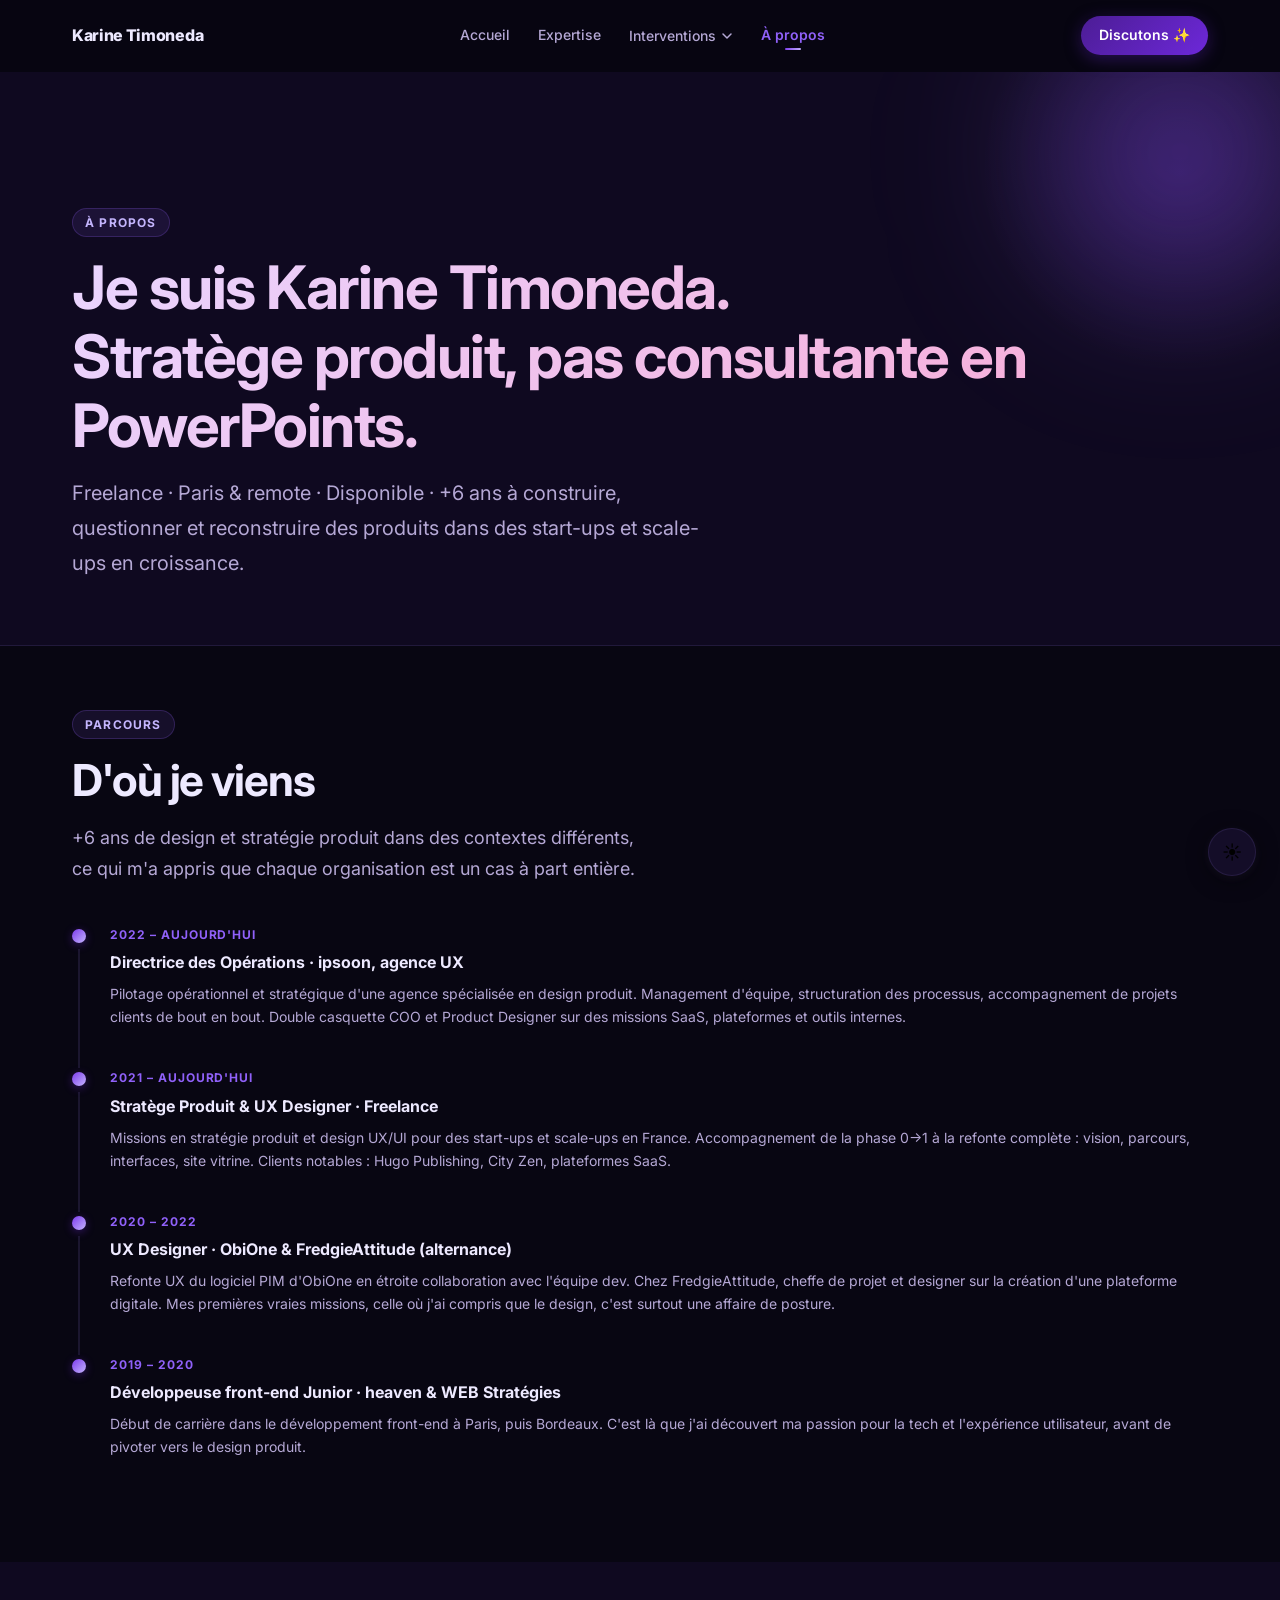
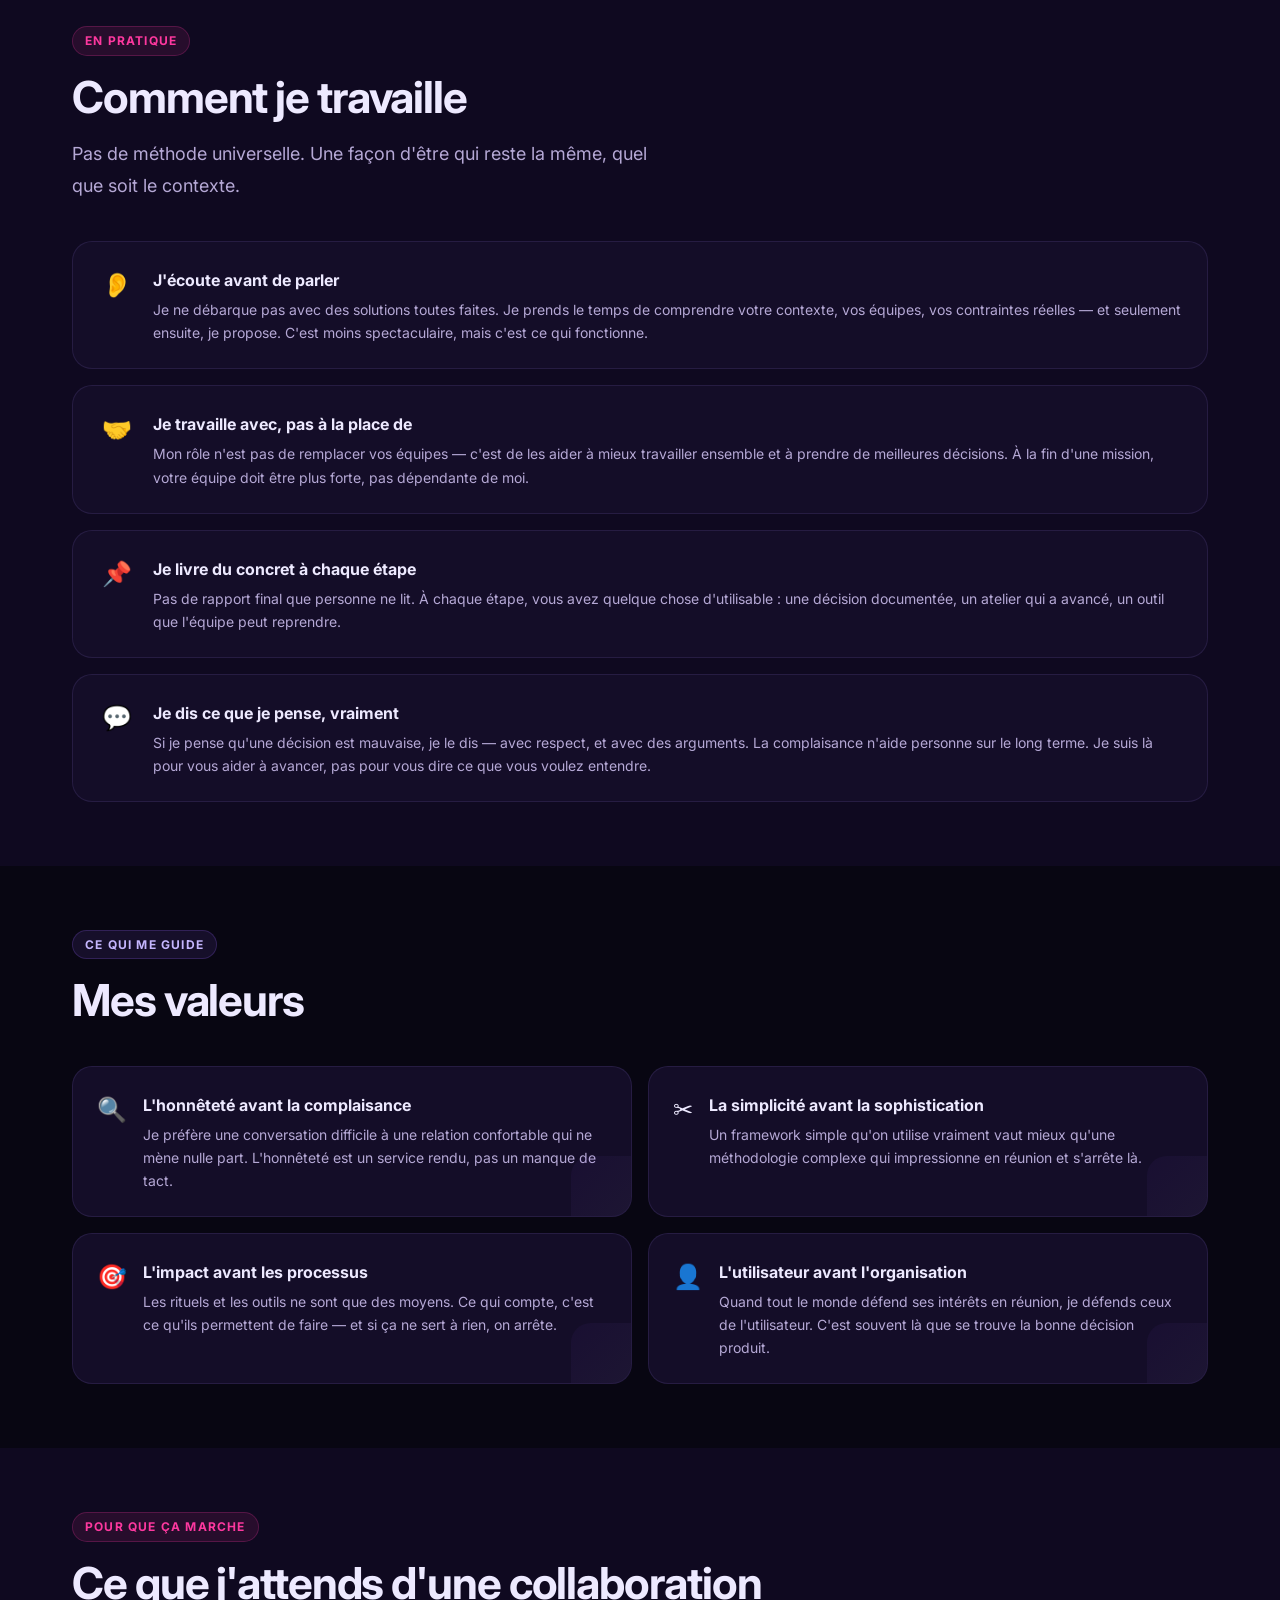
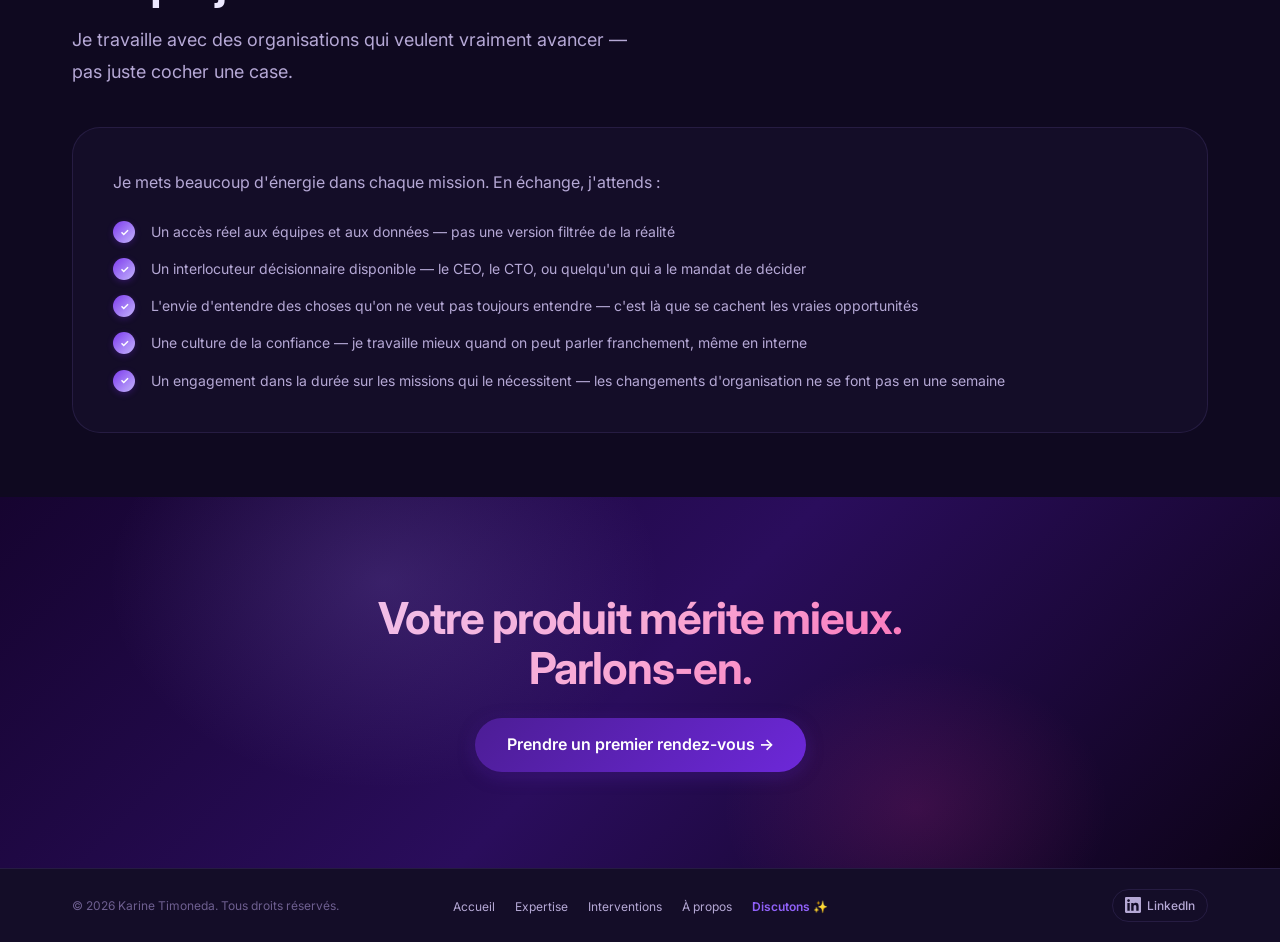
==== commit af6d0f05: "mise à jour page à propos" ====
--- a/a-propos.html
+++ b/a-propos.html
@@ -3,8 +3,8 @@
 <head>
   <meta charset="UTF-8">
   <meta name="viewport" content="width=device-width, initial-scale=1.0">
-  <title>À propos — Karine Timoneda, Stratège Produit Senior</title>
-  <meta name="description" content="10 ans d'expérience produit, une approche directe et incarnée. Parcours, manière de travailler, valeurs.">
+  <title>À propos · Karine Timoneda, Stratège Produit Senior</title>
+  <meta name="description" content="+6 ans d'expérience en design et stratégie produit, une approche directe et incarnée. Parcours, manière de travailler, valeurs.">
   <meta name="robots" content="index, follow">
   <link rel="icon" type="image/png" href="assets/img/favicon-k.png">
   <link rel="stylesheet" href="assets/css/style.css">
@@ -30,10 +30,10 @@
     <div class="container">
       <span class="section-label page-hero-label">À propos</span>
       <h1 class="page-hero-title text-gradient" id="about-title">
-        Je suis Karine Timoneda.<br>Stratège produit — pas consultante en PowerPoints.
+        Je suis Karine Timoneda.<br>Stratège produit, pas consultante en PowerPoints.
       </h1>
       <p class="page-hero-desc">
-        Freelance · Paris &amp; remote · Disponible — 10 ans à construire, questionner et reconstruire des produits dans des start-ups et scale-ups en croissance.
+        Freelance · Paris &amp; remote · Disponible · +6 ans à construire, questionner et reconstruire des produits dans des start-ups et scale-ups en croissance.
       </p>
     </div>
   </section>
@@ -44,7 +44,7 @@
       <div class="section-header reveal">
         <span class="section-label">Parcours</span>
         <h2 class="section-title" id="parcours-title">D'où je viens</h2>
-        <p class="section-intro">10 ans de produit dans des contextes différents — ce qui m'a appris que chaque organisation est un cas à part entière.</p>
+        <p class="section-intro">+6 ans de design et stratégie produit dans des contextes différents, ce qui m'a appris que chaque organisation est un cas à part entière.</p>
       </div>
 
       <div class="timeline reveal" role="list">
@@ -55,45 +55,45 @@
             <div class="timeline-line"></div>
           </div>
           <div class="timeline-content">
-            <span class="timeline-period">2022 — aujourd'hui</span>
-            <p class="timeline-role">Stratège Produit Senior · Freelance</p>
-            <p class="timeline-desc">Missions de conseil en stratégie produit pour des start-ups et scale-ups en France et en Europe. Accompagnement de CEO, CTO et équipes produit sur des enjeux de vision, priorisation, discovery et organisation. Secteurs : SaaS B2B, marketplace, fintech, edtech.</p>
-          </div>
-        </div>
-
-        <div class="timeline-item" role="listitem">
-          <div class="timeline-marker" aria-hidden="true">
-            <div class="timeline-dot"></div>
-            <div class="timeline-line"></div>
-          </div>
-          <div class="timeline-content">
-            <span class="timeline-period">2019 — 2022</span>
-            <p class="timeline-role">Head of Product · Scale-up SaaS B2B (100–200 pers.)</p>
-            <p class="timeline-desc">Création et structuration d'une équipe produit de 0 à 8 personnes. Refonte de la stratégie produit, mise en place des rituels de discovery et d'un framework de priorisation partagé. Pilotage de la roadmap sur 3 lignes de produit.</p>
-          </div>
-        </div>
-
-        <div class="timeline-item" role="listitem">
-          <div class="timeline-marker" aria-hidden="true">
-            <div class="timeline-dot"></div>
-            <div class="timeline-line"></div>
-          </div>
-          <div class="timeline-content">
-            <span class="timeline-period">2016 — 2019</span>
-            <p class="timeline-role">Senior Product Manager · Marketplace (50–100 pers.)</p>
-            <p class="timeline-desc">Ownership des parcours utilisateurs côté offre et demande. Conduite de programmes de recherche utilisateur en continu. Lancement de deux nouvelles lignes de produit. Collaboration étroite avec les équipes data pour piloter la rétention et le NPS.</p>
-          </div>
-        </div>
-
-        <div class="timeline-item" role="listitem">
-          <div class="timeline-marker" aria-hidden="true">
-            <div class="timeline-dot"></div>
-            <div class="timeline-line"></div>
-          </div>
-          <div class="timeline-content">
-            <span class="timeline-period">2014 — 2016</span>
-            <p class="timeline-role">Product Manager · Start-up fintech (seed–Série A)</p>
-            <p class="timeline-desc">Premier PM de la structure, en charge du produit de l'ideation à la mise en production. Parcours complet : discovery, specs, delivery, mesure. Expérience fondatrice — c'est là que j'ai appris que la clarté est toujours plus précieuse que la perfection.</p>
+            <span class="timeline-period">2022 – aujourd'hui</span>
+            <p class="timeline-role">Directrice des Opérations · ipsoon, agence UX</p>
+            <p class="timeline-desc">Pilotage opérationnel et stratégique d'une agence spécialisée en design produit. Management d'équipe, structuration des processus, accompagnement de projets clients de bout en bout. Double casquette COO et Product Designer sur des missions SaaS, plateformes et outils internes.</p>
+          </div>
+        </div>
+
+        <div class="timeline-item" role="listitem">
+          <div class="timeline-marker" aria-hidden="true">
+            <div class="timeline-dot"></div>
+            <div class="timeline-line"></div>
+          </div>
+          <div class="timeline-content">
+            <span class="timeline-period">2021 – aujourd'hui</span>
+            <p class="timeline-role">Stratège Produit &amp; UX Designer · Freelance</p>
+            <p class="timeline-desc">Missions en stratégie produit et design UX/UI pour des start-ups et scale-ups en France. Accompagnement de la phase 0→1 à la refonte complète : vision, parcours, interfaces, site vitrine. Clients notables : Hugo Publishing, City Zen, plateformes SaaS.</p>
+          </div>
+        </div>
+
+        <div class="timeline-item" role="listitem">
+          <div class="timeline-marker" aria-hidden="true">
+            <div class="timeline-dot"></div>
+            <div class="timeline-line"></div>
+          </div>
+          <div class="timeline-content">
+            <span class="timeline-period">2020 – 2022</span>
+            <p class="timeline-role">UX Designer · ObiOne &amp; FredgieAttitude (alternance)</p>
+            <p class="timeline-desc">Refonte UX du logiciel PIM d'ObiOne en étroite collaboration avec l'équipe dev. Chez FredgieAttitude, cheffe de projet et designer sur la création d'une plateforme digitale. Mes premières vraies missions, celle où j'ai compris que le design, c'est surtout une affaire de posture.</p>
+          </div>
+        </div>
+
+        <div class="timeline-item" role="listitem">
+          <div class="timeline-marker" aria-hidden="true">
+            <div class="timeline-dot"></div>
+            <div class="timeline-line"></div>
+          </div>
+          <div class="timeline-content">
+            <span class="timeline-period">2019 – 2020</span>
+            <p class="timeline-role">Développeuse front-end Junior · heaven &amp; WEB Stratégies</p>
+            <p class="timeline-desc">Début de carrière dans le développement front-end à Paris, puis Bordeaux. C'est là que j'ai découvert ma passion pour la tech et l'expérience utilisateur, avant de pivoter vers le design produit.</p>
           </div>
         </div>
 
--- a/assets/css/style.css
+++ b/assets/css/style.css
@@ -2527,9 +2527,15 @@
   margin: var(--space-md) var(--space-md) 0;
   flex-shrink: 0;
   z-index: 2;
-  transition: opacity 0.35s ease;
-}
-.pcase-card:hover .pcase-visuals { opacity: 0; }
+  overflow: hidden;
+  transition: opacity 0.3s ease, height 0.4s cubic-bezier(0.4, 0, 0.2, 1), margin 0.4s cubic-bezier(0.4, 0, 0.2, 1);
+}
+.pcase-card:hover .pcase-visuals {
+  opacity: 0;
+  height: 0;
+  margin-top: 0;
+  margin-bottom: 0;
+}
 .pcase-img {
   position: absolute;
   border-radius: var(--radius-lg);
@@ -2714,7 +2720,7 @@
 /* ── Mobile & tablette : description toujours visible, pas de hover coloré ── */
 @media (hover: none), (max-width: 1024px) {
   .pcase-card:hover { background: var(--bg-card) !important; }
-  .pcase-card:hover .pcase-visuals { opacity: 1 !important; }
+  .pcase-card:hover .pcase-visuals { opacity: 1 !important; height: 200px !important; margin: var(--space-md) var(--space-md) 0 !important; }
   .pcase-card:hover .pcase-tags .tag { background: var(--bg-alt); color: var(--violet); border-color: var(--border); }
   .pcase-card:hover .pcase-title { color: var(--text-primary); }
   .pcase-card:hover .pcase-client { color: var(--text-muted); }
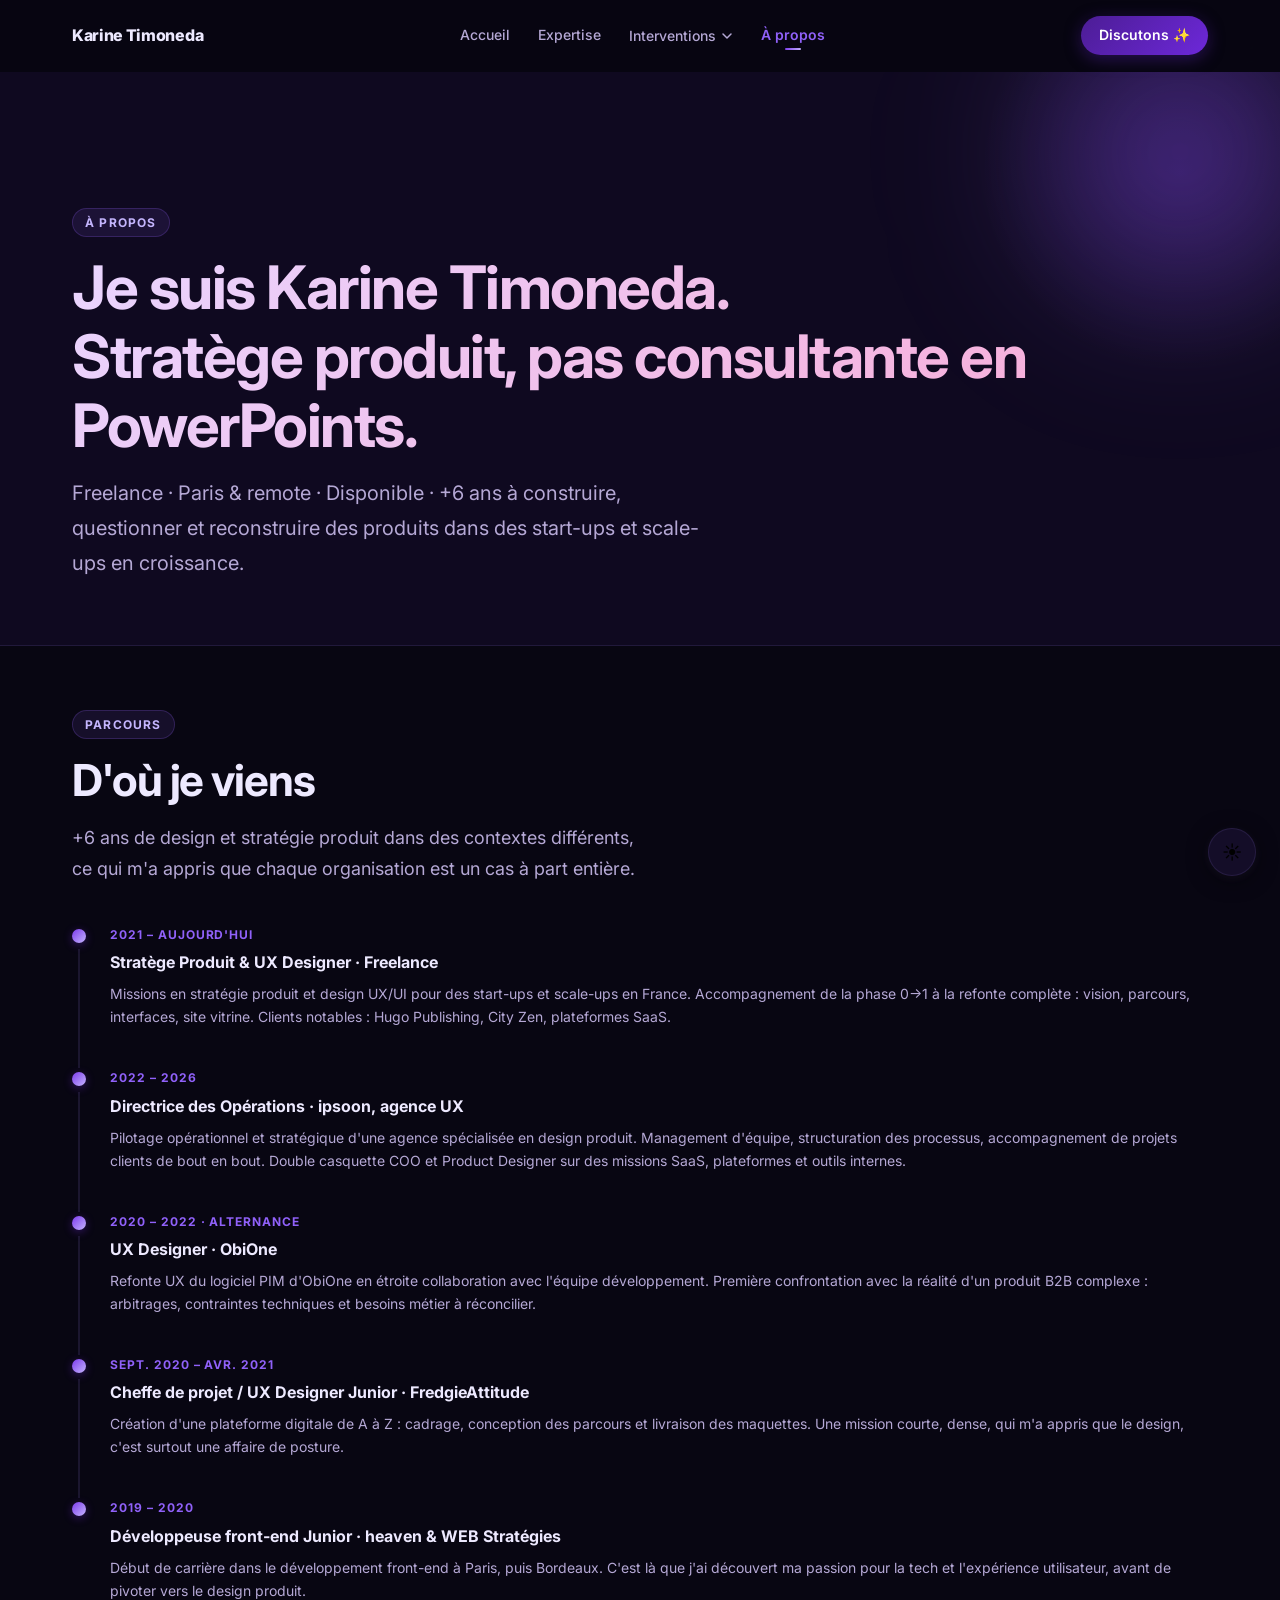
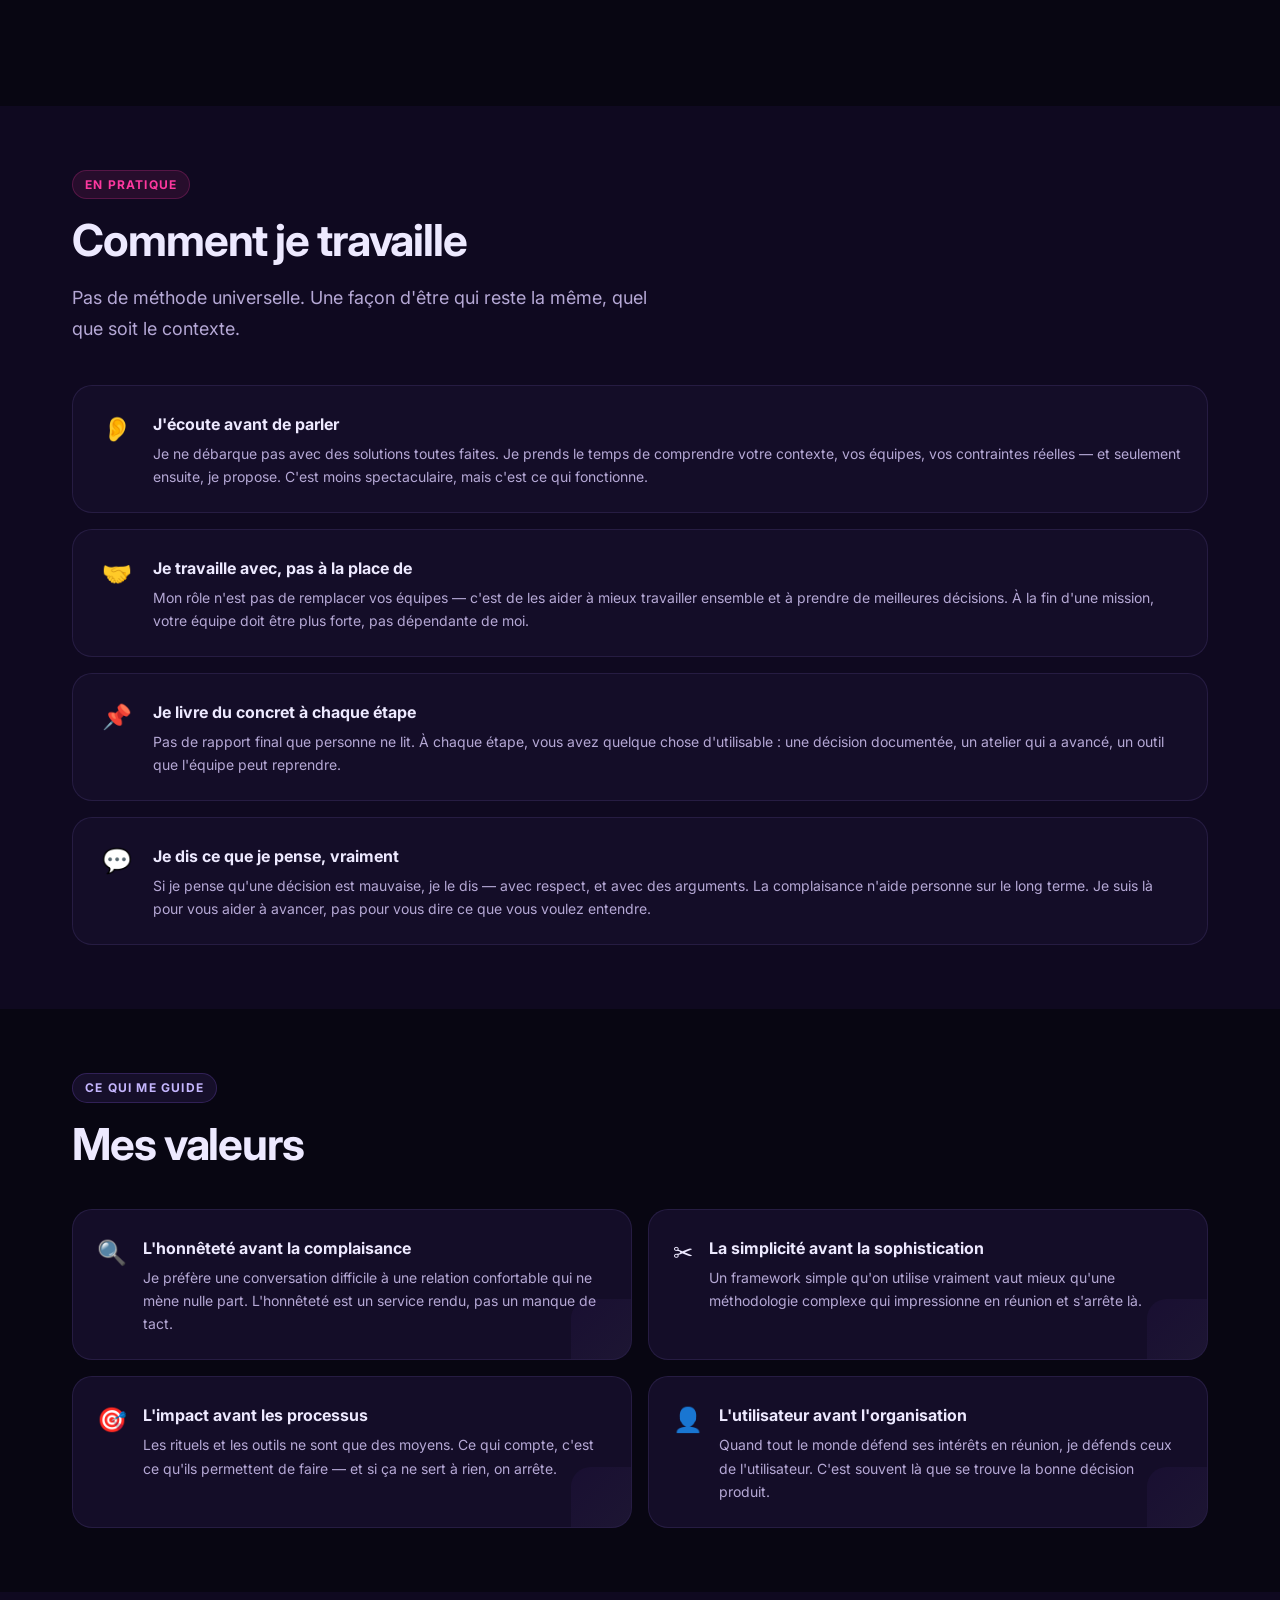
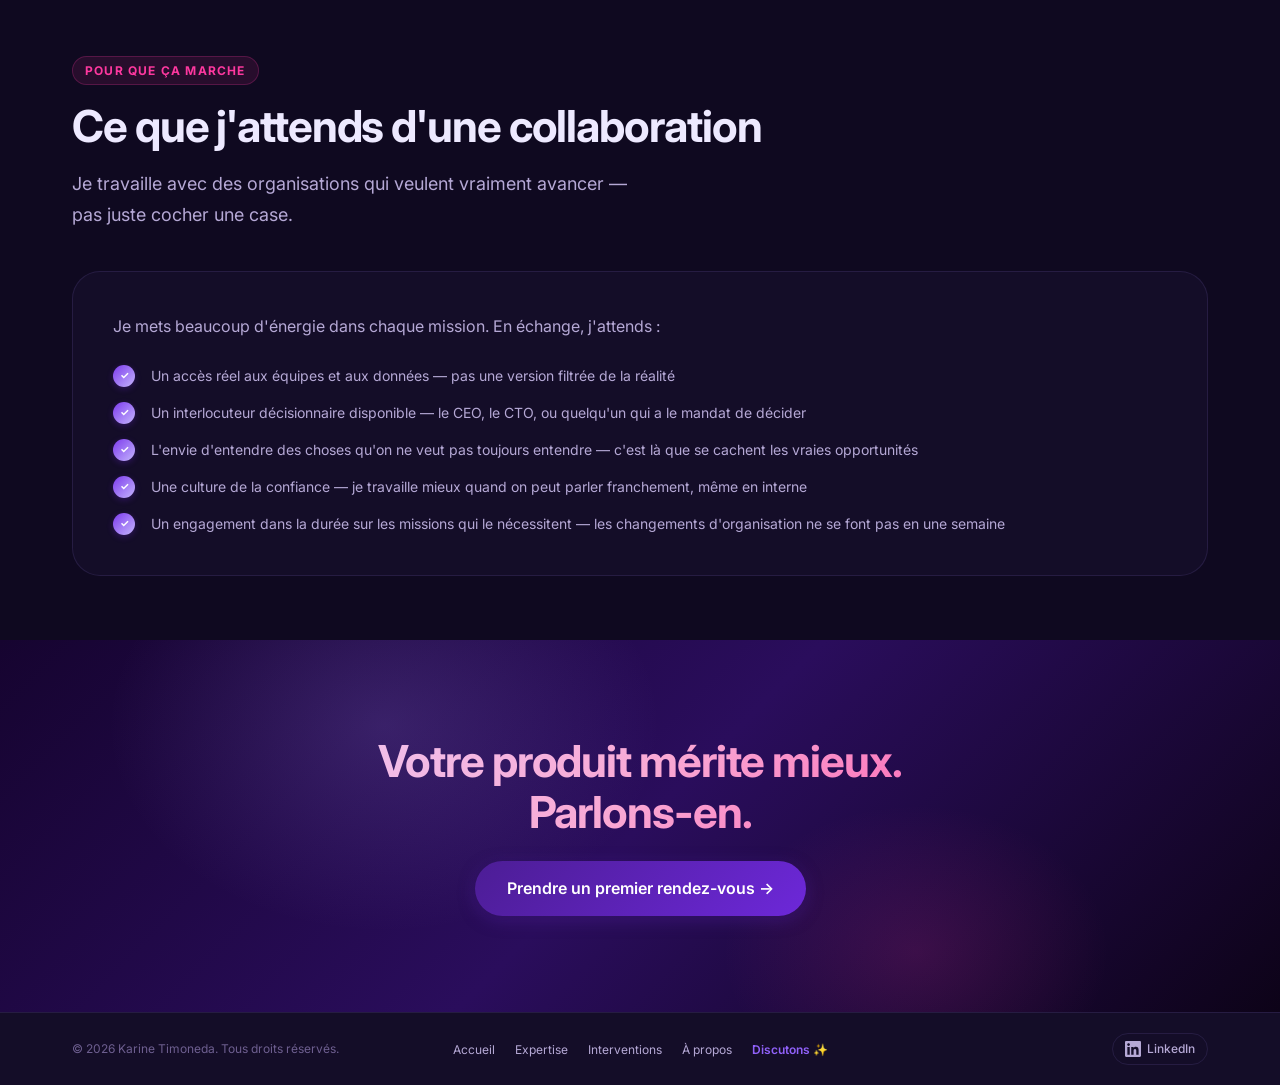
==== commit 5ec06924: "quelques modifs" ====
--- a/a-propos.html
+++ b/a-propos.html
@@ -55,18 +55,6 @@
             <div class="timeline-line"></div>
           </div>
           <div class="timeline-content">
-            <span class="timeline-period">2022 – aujourd'hui</span>
-            <p class="timeline-role">Directrice des Opérations · ipsoon, agence UX</p>
-            <p class="timeline-desc">Pilotage opérationnel et stratégique d'une agence spécialisée en design produit. Management d'équipe, structuration des processus, accompagnement de projets clients de bout en bout. Double casquette COO et Product Designer sur des missions SaaS, plateformes et outils internes.</p>
-          </div>
-        </div>
-
-        <div class="timeline-item" role="listitem">
-          <div class="timeline-marker" aria-hidden="true">
-            <div class="timeline-dot"></div>
-            <div class="timeline-line"></div>
-          </div>
-          <div class="timeline-content">
             <span class="timeline-period">2021 – aujourd'hui</span>
             <p class="timeline-role">Stratège Produit &amp; UX Designer · Freelance</p>
             <p class="timeline-desc">Missions en stratégie produit et design UX/UI pour des start-ups et scale-ups en France. Accompagnement de la phase 0→1 à la refonte complète : vision, parcours, interfaces, site vitrine. Clients notables : Hugo Publishing, City Zen, plateformes SaaS.</p>
@@ -79,9 +67,33 @@
             <div class="timeline-line"></div>
           </div>
           <div class="timeline-content">
-            <span class="timeline-period">2020 – 2022</span>
-            <p class="timeline-role">UX Designer · ObiOne &amp; FredgieAttitude (alternance)</p>
-            <p class="timeline-desc">Refonte UX du logiciel PIM d'ObiOne en étroite collaboration avec l'équipe dev. Chez FredgieAttitude, cheffe de projet et designer sur la création d'une plateforme digitale. Mes premières vraies missions, celle où j'ai compris que le design, c'est surtout une affaire de posture.</p>
+            <span class="timeline-period">2022 – 2026</span>
+            <p class="timeline-role">Directrice des Opérations · ipsoon, agence UX</p>
+            <p class="timeline-desc">Pilotage opérationnel et stratégique d'une agence spécialisée en design produit. Management d'équipe, structuration des processus, accompagnement de projets clients de bout en bout. Double casquette COO et Product Designer sur des missions SaaS, plateformes et outils internes.</p>
+          </div>
+        </div>
+
+        <div class="timeline-item" role="listitem">
+          <div class="timeline-marker" aria-hidden="true">
+            <div class="timeline-dot"></div>
+            <div class="timeline-line"></div>
+          </div>
+          <div class="timeline-content">
+            <span class="timeline-period">2020 – 2022 · Alternance</span>
+            <p class="timeline-role">UX Designer · ObiOne</p>
+            <p class="timeline-desc">Refonte UX du logiciel PIM d'ObiOne en étroite collaboration avec l'équipe développement. Première confrontation avec la réalité d'un produit B2B complexe : arbitrages, contraintes techniques et besoins métier à réconcilier.</p>
+          </div>
+        </div>
+
+        <div class="timeline-item" role="listitem">
+          <div class="timeline-marker" aria-hidden="true">
+            <div class="timeline-dot"></div>
+            <div class="timeline-line"></div>
+          </div>
+          <div class="timeline-content">
+            <span class="timeline-period">Sept. 2020 – Avr. 2021</span>
+            <p class="timeline-role">Cheffe de projet / UX Designer Junior · FredgieAttitude</p>
+            <p class="timeline-desc">Création d'une plateforme digitale de A à Z : cadrage, conception des parcours et livraison des maquettes. Une mission courte, dense, qui m'a appris que le design, c'est surtout une affaire de posture.</p>
           </div>
         </div>
 
--- a/assets/css/style.css
+++ b/assets/css/style.css
@@ -1379,17 +1379,7 @@
   position: relative;
 }
 
-/* Ligne connectrice */
-.method-steps::before {
-  content: '';
-  position: absolute;
-  top: 36px;
-  left: calc(12.5% + 24px);
-  right: calc(12.5% + 24px);
-  height: 2px;
-  background: var(--gradient-main);
-  opacity: 0.25;
-}
+/* Ligne connectrice supprimée */
 
 .method-step {
   text-align: center;
@@ -2002,6 +1992,7 @@
 }
 .tool-card-name { font-weight: 600; font-size: var(--text-sm); color: var(--text-primary); margin: 0; }
 .tool-card-use { font-size: var(--text-xs); color: var(--text-muted); margin: 0; line-height: 1.4; }
+.tool-logo-img { width: 28px; height: 28px; object-fit: contain; display: block; }
 
 /* ─── Bouton outline light (sur fond sombre CTA) ─── */
 .btn-outline-light {
@@ -2293,7 +2284,7 @@
   transform-origin: left;
   transition: transform var(--tr-base);
 }
-.format-card:hover::after { transform: scaleX(1); }
+/* .format-card hover supprimé (non cliquable) */
 .format-card-icon { font-size: 1.5rem; }
 .format-card-duration {
   display: inline-block;
@@ -2339,10 +2330,9 @@
   background: var(--bg-card);
   border: 1px solid var(--border);
   border-radius: var(--radius-md);
-  transition: border-color var(--tr-fast);
   cursor: default;
 }
-.intervention-item:hover { border-color: var(--border-strong); }
+/* .intervention-item hover supprimé (non cliquable) */
 .intervention-badge {
   display: inline-flex;
   align-items: center;
@@ -2486,15 +2476,15 @@
 /* Couleurs par card : liseré images + fond body au hover */
 .pcases-grid > .pcase-card:nth-child(1) {
   --pcase-hover-bg: linear-gradient(160deg, #312E81 0%, #4F46E5 100%);
-  --pcase-ring: rgba(99, 102, 241, 0.45);
+  --pcase-ring: rgba(99, 102, 241, 0.75);
 }
 .pcases-grid > .pcase-card:nth-child(2) {
   --pcase-hover-bg: linear-gradient(160deg, #92400E 0%, #F59E0B 100%);
-  --pcase-ring: rgba(245, 158, 11, 0.5);
+  --pcase-ring: rgba(245, 158, 11, 0.8);
 }
 .pcases-grid > .pcase-card:nth-child(3) {
   --pcase-hover-bg: linear-gradient(160deg, #064E3B 0%, #10B981 100%);
-  --pcase-ring: rgba(16, 185, 129, 0.45);
+  --pcase-ring: rgba(16, 185, 129, 0.75);
 }
 
 .pcase-card {
@@ -2527,7 +2517,6 @@
   margin: var(--space-md) var(--space-md) 0;
   flex-shrink: 0;
   z-index: 2;
-  overflow: hidden;
   transition: opacity 0.3s ease, height 0.4s cubic-bezier(0.4, 0, 0.2, 1), margin 0.4s cubic-bezier(0.4, 0, 0.2, 1);
 }
 .pcase-card:hover .pcase-visuals {
@@ -2535,6 +2524,7 @@
   height: 0;
   margin-top: 0;
   margin-bottom: 0;
+  overflow: hidden;
 }
 .pcase-img {
   position: absolute;
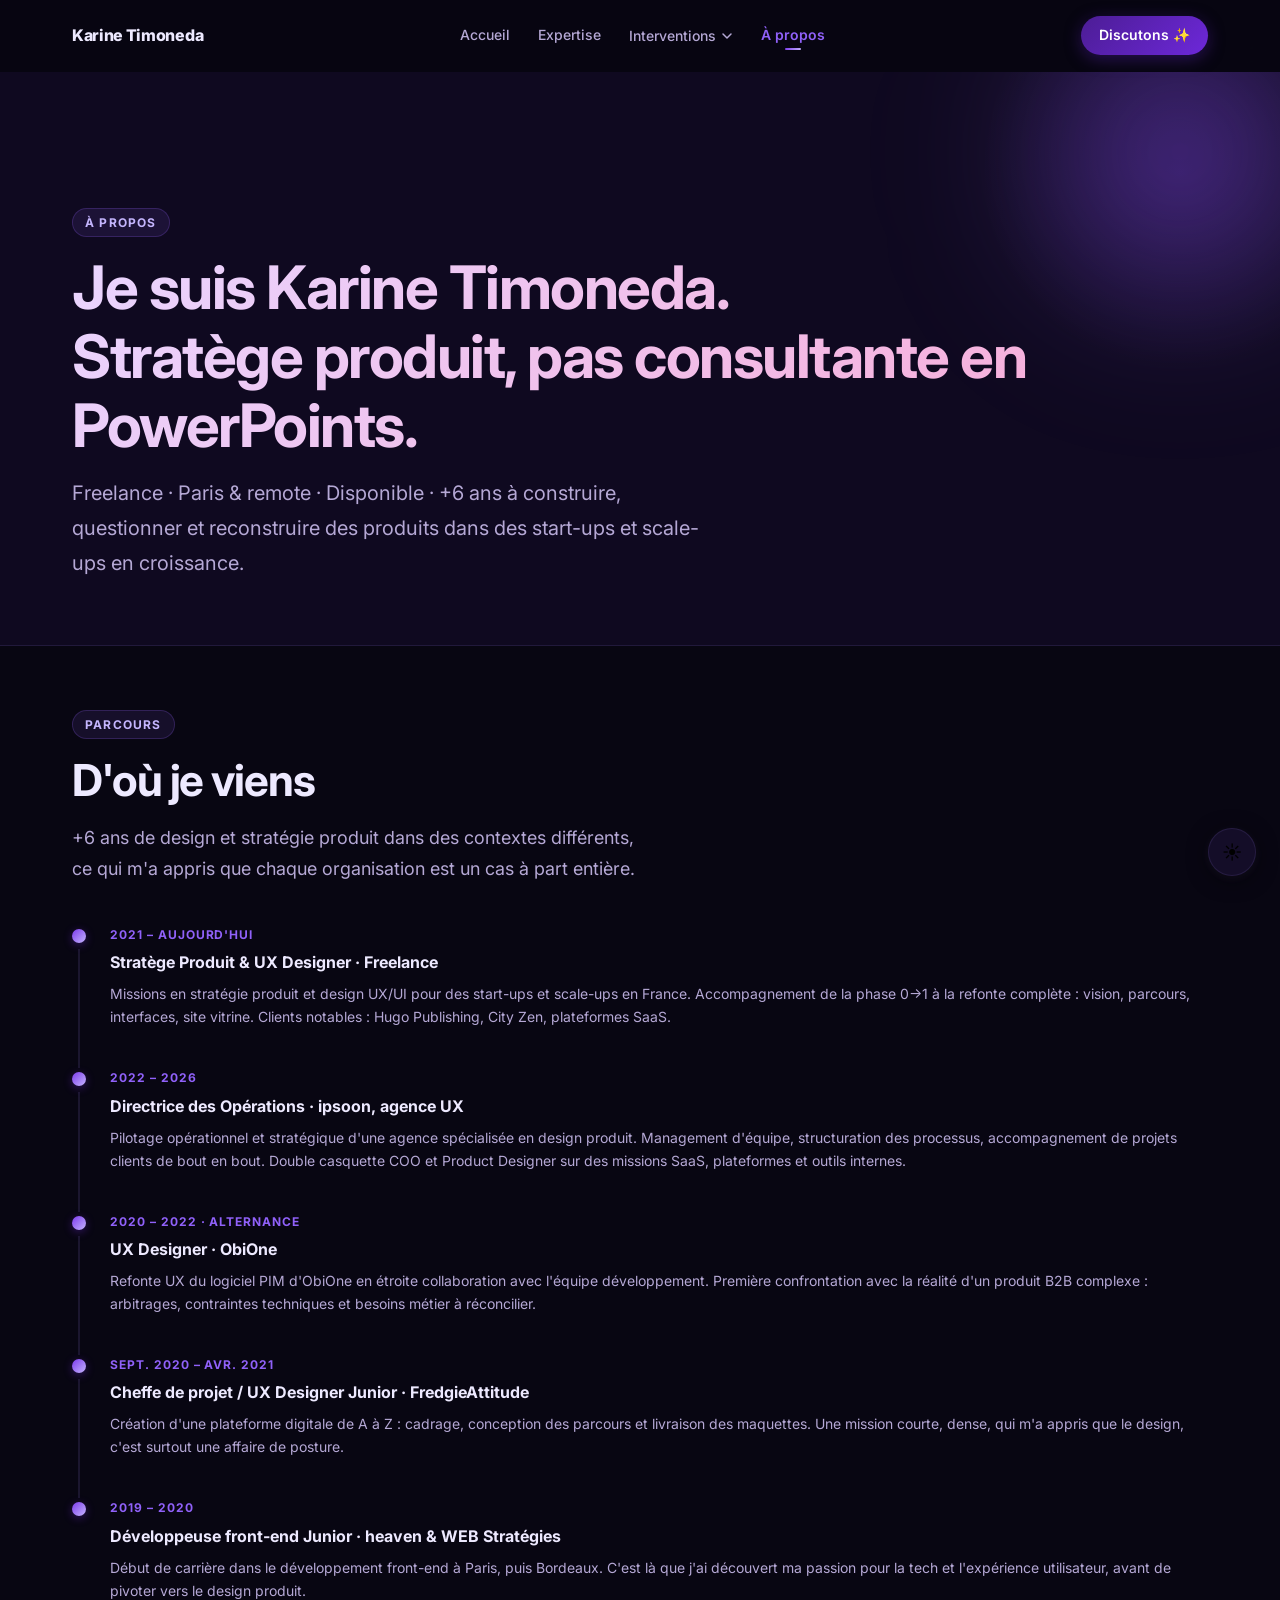
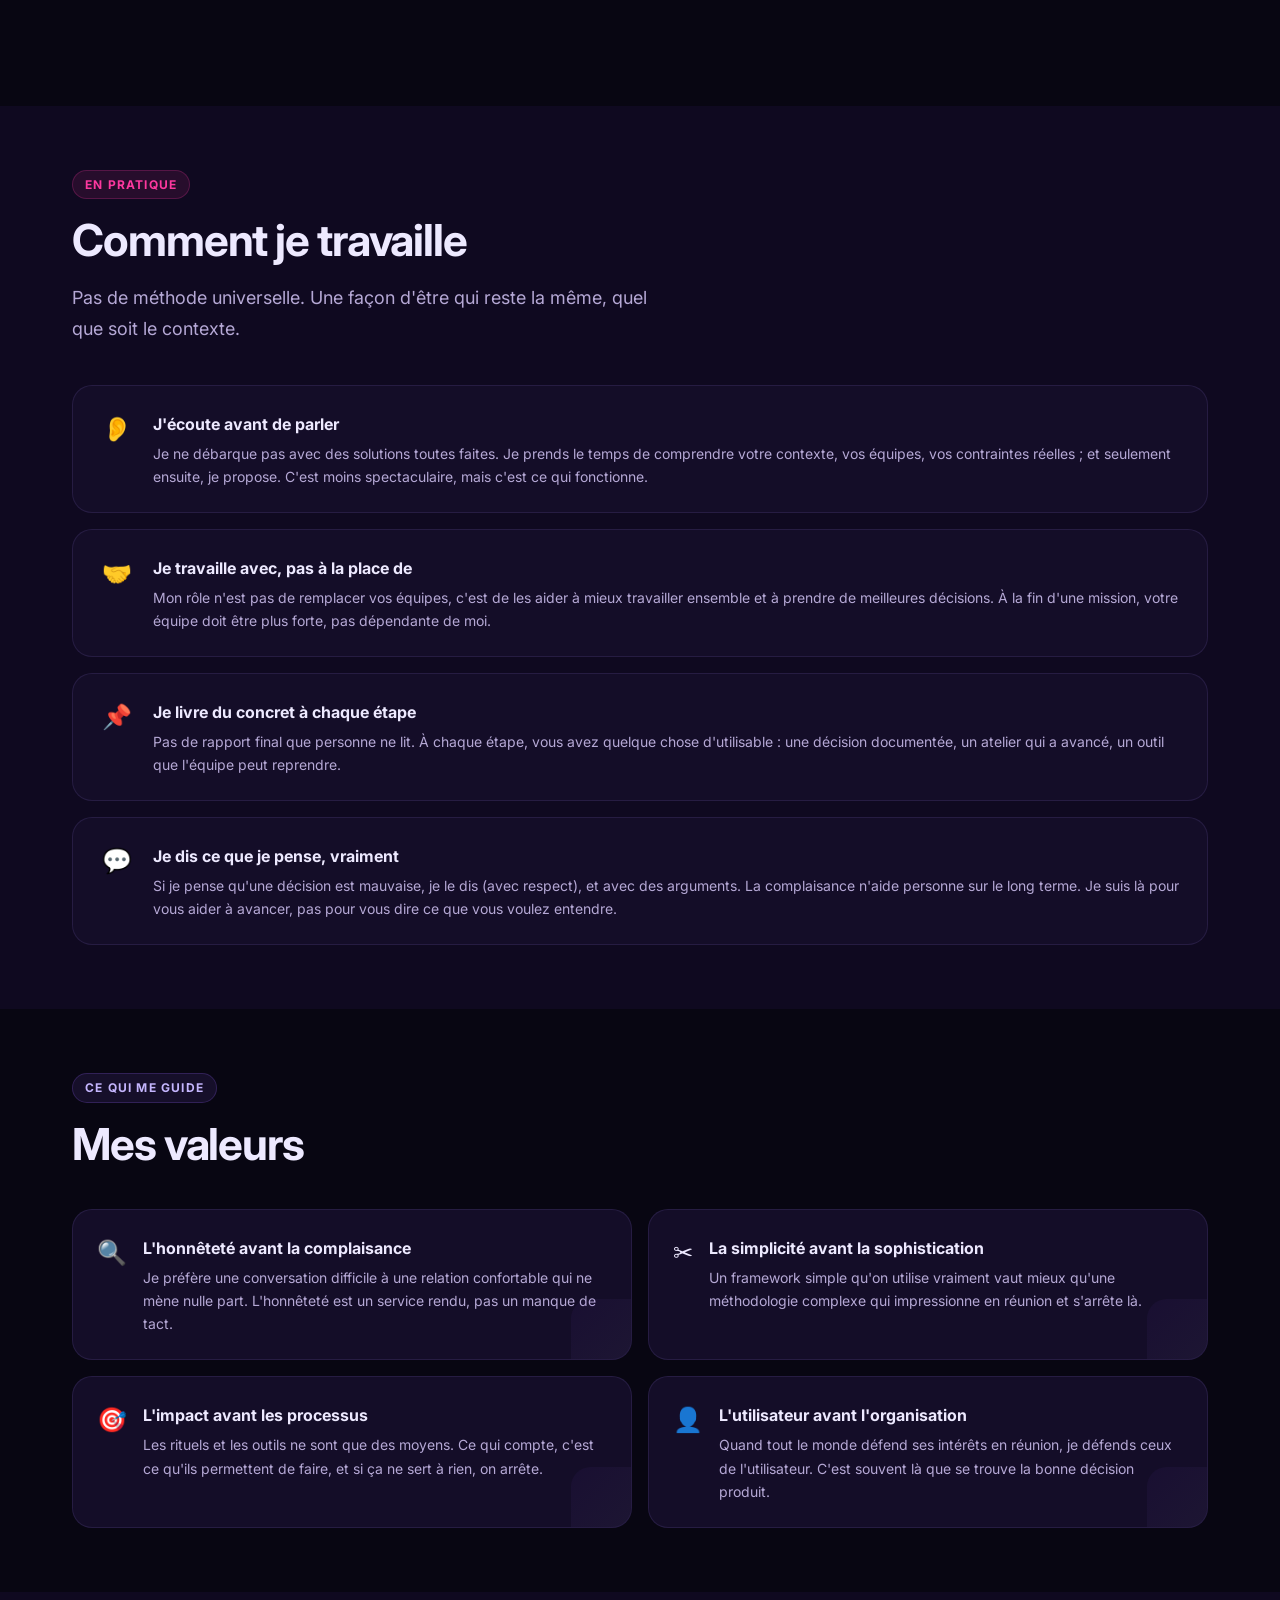
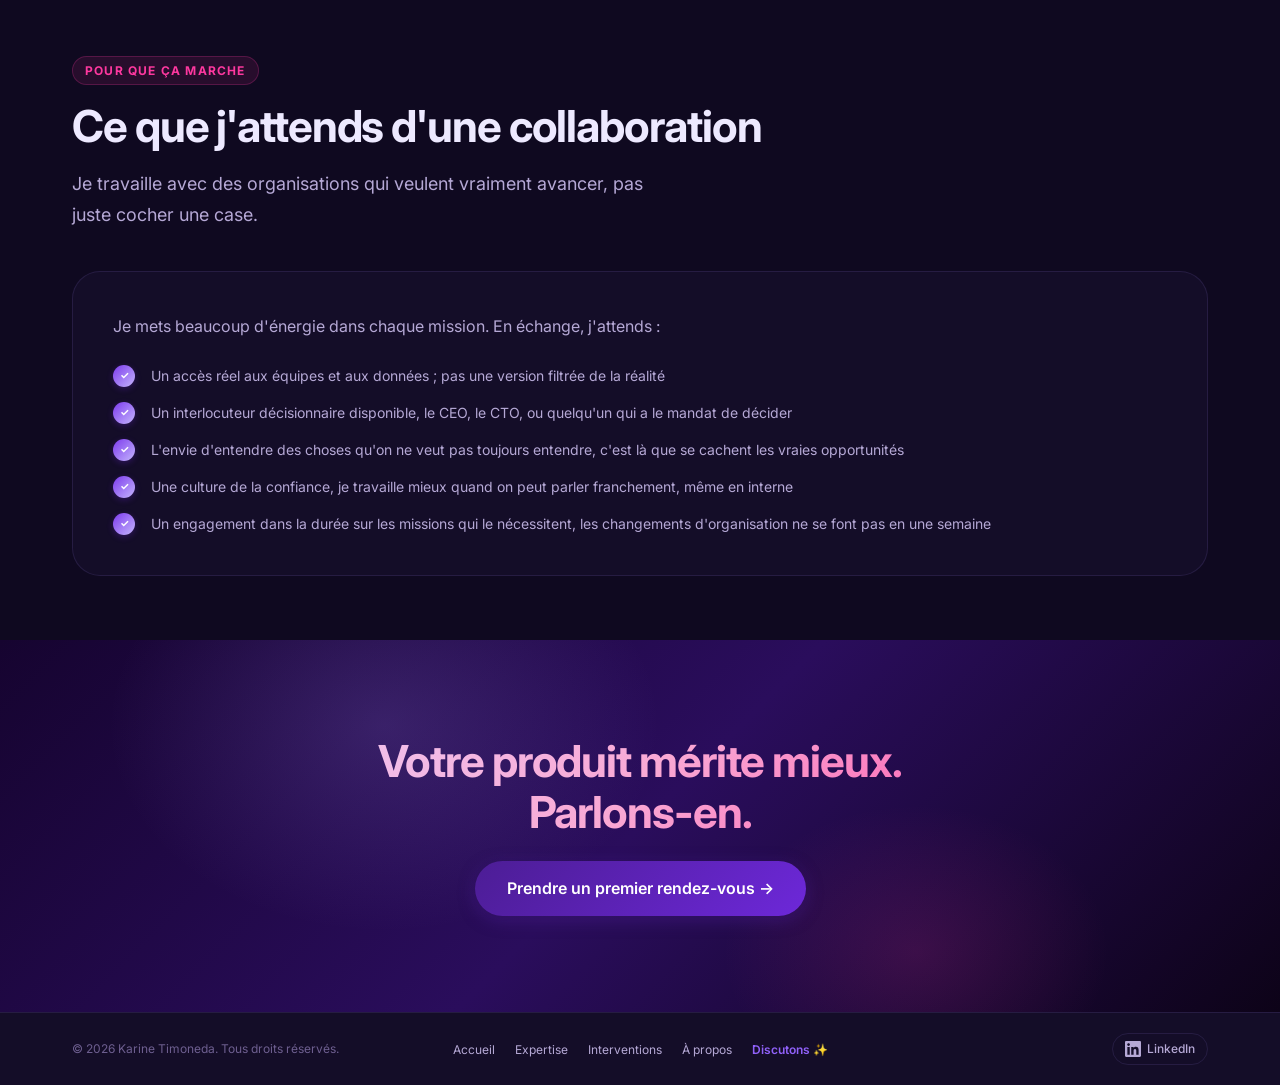
==== commit b58b9639: "Update texte" ====
--- a/a-propos.html
+++ b/a-propos.html
@@ -127,14 +127,14 @@
           <span class="work-style-icon" aria-hidden="true">👂</span>
           <div>
             <p class="work-style-title">J'écoute avant de parler</p>
-            <p class="work-style-desc">Je ne débarque pas avec des solutions toutes faites. Je prends le temps de comprendre votre contexte, vos équipes, vos contraintes réelles — et seulement ensuite, je propose. C'est moins spectaculaire, mais c'est ce qui fonctionne.</p>
+            <p class="work-style-desc">Je ne débarque pas avec des solutions toutes faites. Je prends le temps de comprendre votre contexte, vos équipes, vos contraintes réelles ; et seulement ensuite, je propose. C'est moins spectaculaire, mais c'est ce qui fonctionne.</p>
           </div>
         </div>
         <div class="work-style-item reveal">
           <span class="work-style-icon" aria-hidden="true">🤝</span>
           <div>
             <p class="work-style-title">Je travaille avec, pas à la place de</p>
-            <p class="work-style-desc">Mon rôle n'est pas de remplacer vos équipes — c'est de les aider à mieux travailler ensemble et à prendre de meilleures décisions. À la fin d'une mission, votre équipe doit être plus forte, pas dépendante de moi.</p>
+            <p class="work-style-desc">Mon rôle n'est pas de remplacer vos équipes, c'est de les aider à mieux travailler ensemble et à prendre de meilleures décisions. À la fin d'une mission, votre équipe doit être plus forte, pas dépendante de moi.</p>
           </div>
         </div>
         <div class="work-style-item reveal">
@@ -148,7 +148,7 @@
           <span class="work-style-icon" aria-hidden="true">💬</span>
           <div>
             <p class="work-style-title">Je dis ce que je pense, vraiment</p>
-            <p class="work-style-desc">Si je pense qu'une décision est mauvaise, je le dis — avec respect, et avec des arguments. La complaisance n'aide personne sur le long terme. Je suis là pour vous aider à avancer, pas pour vous dire ce que vous voulez entendre.</p>
+            <p class="work-style-desc">Si je pense qu'une décision est mauvaise, je le dis (avec respect), et avec des arguments. La complaisance n'aide personne sur le long terme. Je suis là pour vous aider à avancer, pas pour vous dire ce que vous voulez entendre.</p>
           </div>
         </div>
       </div>
@@ -182,7 +182,7 @@
           <span class="value-icon" aria-hidden="true">🎯</span>
           <div>
             <p class="value-title">L'impact avant les processus</p>
-            <p class="value-desc">Les rituels et les outils ne sont que des moyens. Ce qui compte, c'est ce qu'ils permettent de faire — et si ça ne sert à rien, on arrête.</p>
+            <p class="value-desc">Les rituels et les outils ne sont que des moyens. Ce qui compte, c'est ce qu'ils permettent de faire, et si ça ne sert à rien, on arrête.</p>
           </div>
         </div>
         <div class="value-item reveal">
@@ -202,17 +202,17 @@
       <div class="section-header reveal">
         <span class="section-label">Pour que ça marche</span>
         <h2 class="section-title" id="expectations-title">Ce que j'attends d'une collaboration</h2>
-        <p class="section-intro">Je travaille avec des organisations qui veulent vraiment avancer — pas juste cocher une case.</p>
+        <p class="section-intro">Je travaille avec des organisations qui veulent vraiment avancer, pas juste cocher une case.</p>
       </div>
 
       <div class="expectations-block reveal">
         <p style="font-size:var(--text-base);color:var(--text-secondary);line-height:1.75;margin-bottom:var(--space-sm)">Je mets beaucoup d'énergie dans chaque mission. En échange, j'attends :</p>
         <ul class="expectations-list" aria-label="Ce que j'attends">
-          <li class="expectation-item">Un accès réel aux équipes et aux données — pas une version filtrée de la réalité</li>
-          <li class="expectation-item">Un interlocuteur décisionnaire disponible — le CEO, le CTO, ou quelqu'un qui a le mandat de décider</li>
-          <li class="expectation-item">L'envie d'entendre des choses qu'on ne veut pas toujours entendre — c'est là que se cachent les vraies opportunités</li>
-          <li class="expectation-item">Une culture de la confiance — je travaille mieux quand on peut parler franchement, même en interne</li>
-          <li class="expectation-item">Un engagement dans la durée sur les missions qui le nécessitent — les changements d'organisation ne se font pas en une semaine</li>
+          <li class="expectation-item">Un accès réel aux équipes et aux données ; pas une version filtrée de la réalité</li>
+          <li class="expectation-item">Un interlocuteur décisionnaire disponible, le CEO, le CTO, ou quelqu'un qui a le mandat de décider</li>
+          <li class="expectation-item">L'envie d'entendre des choses qu'on ne veut pas toujours entendre, c'est là que se cachent les vraies opportunités</li>
+          <li class="expectation-item">Une culture de la confiance, je travaille mieux quand on peut parler franchement, même en interne</li>
+          <li class="expectation-item">Un engagement dans la durée sur les missions qui le nécessitent, les changements d'organisation ne se font pas en une semaine</li>
         </ul>
       </div>
     </div>
--- a/assets/css/style.css
+++ b/assets/css/style.css
@@ -3095,6 +3095,283 @@
 /* Mega menu mobile rules merged into the 768px block below */
 
 /* ===================================================
+   28b. DIAGNOSTIC INTERACTIF
+   =================================================== */
+
+/* Layout principal : 2 colonnes desktop */
+.diag-wrapper {
+  display: grid;
+  grid-template-columns: 1fr 1.55fr;
+  gap: var(--space-lg);
+  align-items: start;
+}
+
+/* ── Colonne gauche : triggers ── */
+.diag-triggers {
+  display: flex;
+  flex-direction: column;
+  gap: 0.5rem;
+}
+
+.diag-trigger {
+  display: grid;
+  grid-template-columns: 2.6rem 1fr 1.25rem;
+  align-items: center;
+  gap: 0.875rem;
+  width: 100%;
+  padding: 1rem 1.125rem;
+  background: var(--bg-card);
+  border: 1px solid var(--border);
+  border-radius: var(--radius-md);
+  cursor: pointer;
+  text-align: left;
+  transition: background var(--tr-base), border-color var(--tr-base), box-shadow var(--tr-base), transform var(--tr-base);
+  position: relative;
+  overflow: hidden;
+}
+
+.diag-trigger::before {
+  content: '';
+  position: absolute;
+  left: 0; top: 0; bottom: 0;
+  width: 3px;
+  background: var(--gradient-vivid);
+  opacity: 0;
+  transition: opacity var(--tr-base);
+}
+
+.diag-trigger:hover {
+  background: var(--bg-card-hover);
+  border-color: var(--border-strong);
+  transform: translateX(2px);
+}
+
+.diag-trigger.is-active {
+  background: var(--bg-card);
+  border-color: var(--border-strong);
+  box-shadow: var(--shadow-md);
+}
+
+.diag-trigger.is-active::before { opacity: 1; }
+
+.diag-trigger-icon {
+  font-size: 1.5rem;
+  line-height: 1;
+  display: flex;
+  align-items: center;
+  justify-content: center;
+  width: 2.6rem;
+  height: 2.6rem;
+  border-radius: var(--radius-sm);
+  background: var(--bg-alt);
+  flex-shrink: 0;
+  transition: background var(--tr-base);
+}
+
+.diag-trigger.is-active .diag-trigger-icon {
+  background: linear-gradient(135deg, rgba(109,40,217,0.12) 0%, rgba(253,56,159,0.08) 100%);
+}
+
+.diag-trigger-body {
+  display: flex;
+  flex-direction: column;
+  gap: 0.2rem;
+  min-width: 0;
+}
+
+.diag-trigger-title {
+  font-size: var(--text-sm);
+  font-weight: 600;
+  color: var(--text-primary);
+  line-height: 1.35;
+  letter-spacing: -0.01em;
+}
+
+.diag-trigger-hint {
+  font-size: var(--text-xs);
+  color: var(--text-muted);
+  font-weight: 500;
+  letter-spacing: 0.02em;
+  text-transform: uppercase;
+}
+
+.diag-trigger.is-active .diag-trigger-hint { color: var(--accent-light); }
+
+/* Chevron (desktop: indicateur actif, mobile: flèche accordéon) */
+.diag-trigger-chevron {
+  width: 1.25rem;
+  height: 1.25rem;
+  border-radius: 50%;
+  border: 1.5px solid var(--border);
+  display: flex;
+  align-items: center;
+  justify-content: center;
+  flex-shrink: 0;
+  transition: background var(--tr-base), border-color var(--tr-base), transform var(--tr-base);
+}
+
+.diag-trigger-chevron::after {
+  content: '';
+  width: 0.4rem;
+  height: 0.4rem;
+  border-right: 2px solid var(--text-muted);
+  border-bottom: 2px solid var(--text-muted);
+  transform: rotate(-45deg) translate(-1px, 1px);
+  transition: border-color var(--tr-base);
+}
+
+.diag-trigger.is-active .diag-trigger-chevron {
+  background: var(--gradient-vivid);
+  border-color: transparent;
+}
+
+.diag-trigger.is-active .diag-trigger-chevron::after {
+  border-color: white;
+  transform: rotate(-45deg) translate(-1px, 1px);
+}
+
+/* ── Colonne droite : card solution ── */
+.diag-panels {
+  position: sticky;
+  top: calc(var(--header-height) + 1.5rem);
+}
+
+.diag-panel {
+  animation: diagFadeIn 0.28s ease;
+}
+
+@keyframes diagFadeIn {
+  from { opacity: 0; transform: translateY(8px); }
+  to   { opacity: 1; transform: translateY(0); }
+}
+
+/* Card visuelle */
+.diag-card {
+  border-radius: var(--radius-xl);
+  overflow: hidden;
+  border: 1px solid var(--border);
+  box-shadow: var(--shadow-lg);
+}
+
+/* Zone visuelle — gradient + icône */
+.diag-card-visual {
+  height: 200px;
+  position: relative;
+  display: flex;
+  align-items: center;
+  justify-content: center;
+  overflow: hidden;
+}
+
+/* Blobs décoratifs */
+.diag-card-visual::before {
+  content: '';
+  position: absolute;
+  width: 260px; height: 260px;
+  border-radius: 50%;
+  background: rgba(255,255,255,0.07);
+  top: -80px; right: -60px;
+}
+.diag-card-visual::after {
+  content: '';
+  position: absolute;
+  width: 140px; height: 140px;
+  border-radius: 50%;
+  background: rgba(255,255,255,0.05);
+  bottom: -40px; left: 10px;
+}
+
+.diag-card-visual-icon {
+  font-size: 4.5rem;
+  position: relative;
+  z-index: 1;
+  filter: drop-shadow(0 4px 20px rgba(0,0,0,0.35));
+  line-height: 1;
+}
+
+/* Gradients par item — palette projets (indigo, amber, emerald, rose, teal) */
+.diag-card-visual--0 { background: linear-gradient(140deg, #312E81 0%, #4F46E5 100%); }
+.diag-card-visual--1 { background: linear-gradient(140deg, #92400E 0%, #F59E0B 100%); }
+.diag-card-visual--2 { background: linear-gradient(140deg, #064E3B 0%, #10B981 100%); }
+.diag-card-visual--3 { background: linear-gradient(140deg, #9D174D 0%, #F472B6 100%); }
+.diag-card-visual--4 { background: linear-gradient(140deg, #0C4A6E 0%, #38BDF8 100%); }
+
+/* Zone contenu */
+.diag-card-content {
+  padding: var(--space-md);
+  background: var(--bg-card);
+}
+
+.diag-card-title {
+  font-size: var(--text-xl);
+  font-weight: 700;
+  color: var(--text-primary);
+  letter-spacing: -0.025em;
+  line-height: 1.2;
+  margin-bottom: var(--space-sm);
+}
+
+.diag-card-bullets {
+  list-style: none;
+  padding: 0;
+  margin: 0;
+  display: flex;
+  flex-direction: column;
+  gap: 0.625rem;
+}
+
+.diag-card-bullets li {
+  font-size: var(--text-sm);
+  color: var(--text-secondary);
+  line-height: 1.5;
+  padding-left: 1.375rem;
+  position: relative;
+}
+
+.diag-card-bullets li::before {
+  content: '';
+  position: absolute;
+  left: 0;
+  top: 0.45em;
+  width: 0.5rem;
+  height: 0.5rem;
+  border-radius: 50%;
+  background: var(--gradient-vivid);
+}
+
+/* ── Accordéon mobile (bodies injectés par JS) ── */
+
+/* Caché sur desktop — visible uniquement en mobile */
+@media (min-width: 769px) {
+  .diag-accordion-body { display: none !important; }
+}
+
+.diag-accordion-body {
+  overflow: hidden;
+  max-height: 0;
+  transition: max-height 0.38s cubic-bezier(0.4, 0, 0.2, 1), opacity 0.28s ease;
+  opacity: 0;
+}
+
+.diag-accordion-body.is-open {
+  max-height: 800px;
+  opacity: 1;
+}
+
+.diag-accordion-body .diag-card {
+  margin-top: 0.5rem;
+  border-radius: var(--radius-lg);
+}
+
+.diag-accordion-body .diag-card-visual {
+  height: 140px;
+}
+
+.diag-accordion-body .diag-card-visual-icon {
+  font-size: 3rem;
+}
+
+/* ===================================================
    29. RESPONSIVE — 1024px
    =================================================== */
 @media (max-width: 1024px) {
@@ -3174,6 +3451,28 @@
 
   .expertise-preview-grid,
   .projects-preview-grid { grid-template-columns: 1fr; }
+
+  /* Diagnostic interactif → accordéon mobile */
+  .diag-wrapper {
+    display: block;
+  }
+
+  .diag-panels {
+    display: none; /* Remplacé par accordéons inline */
+  }
+
+  .diag-triggers {
+    gap: 0.375rem;
+  }
+
+  .diag-trigger {
+    flex-wrap: wrap;
+    border-radius: var(--radius-md);
+  }
+
+  .diag-trigger.is-active .diag-trigger-chevron::after {
+    transform: rotate(45deg) translate(-1px, -1px);
+  }
 
   .method-steps { grid-template-columns: 1fr; }
   .stats-grid { grid-template-columns: repeat(2, 1fr); }
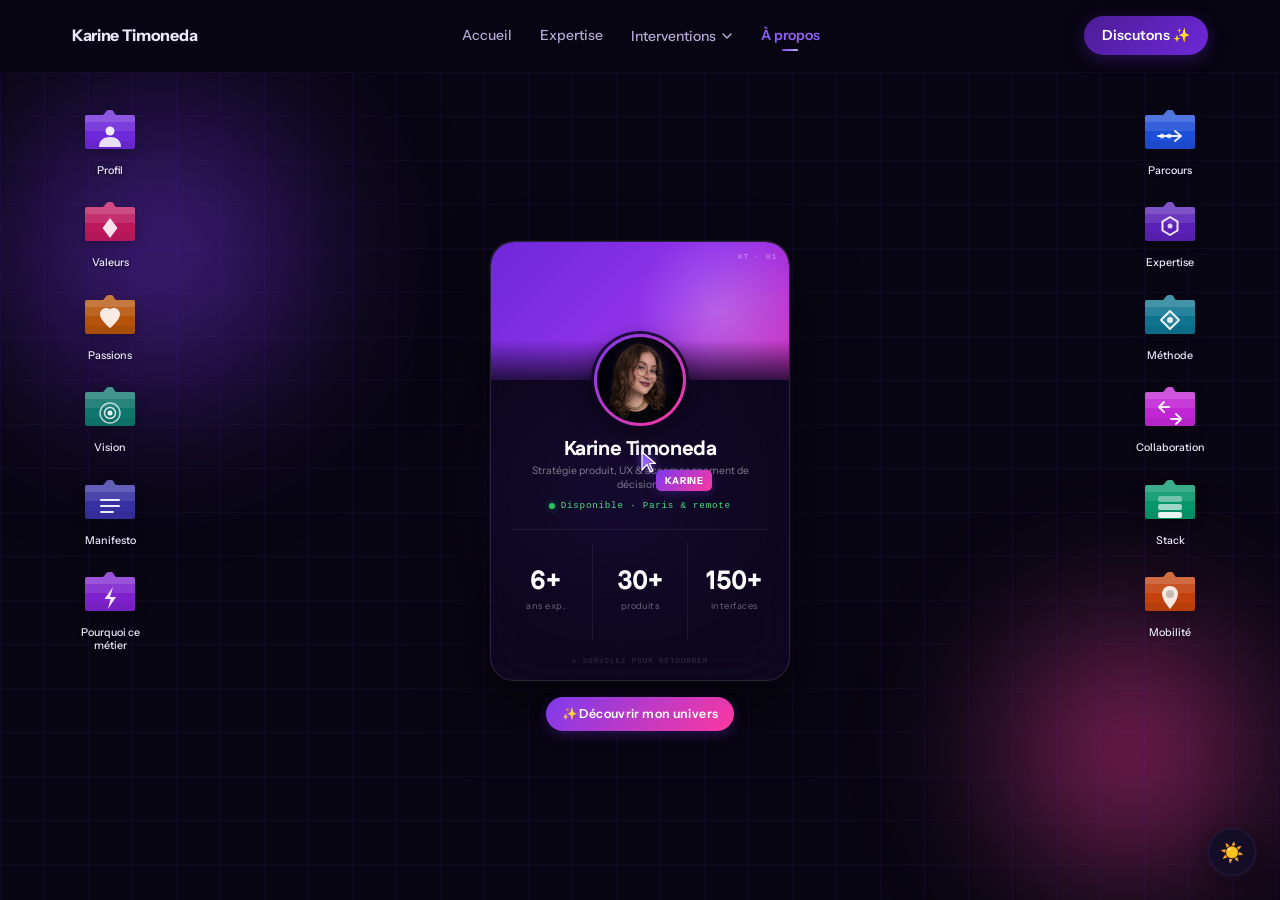
==== commit a3780b5d: "Update a propos" ====
--- a/a-propos.html
+++ b/a-propos.html
@@ -18,221 +18,2174 @@
       } catch (e) {}
     })();
   </script>
+
+  <style>
+    /* ================================================
+       À PROPOS - KARINEOS DESKTOP
+       One-screen desktop · responsive mobile
+       ================================================ */
+
+    html, body { overflow-x: hidden; }
+
+    /* ── CUSTOM CURSOR (desktop only) ── */
+    @media (pointer: fine) {
+      .about-page * { cursor: none !important; }
+    }
+
+    .ab-cursor-wrap {
+      position: fixed;
+      top: 0; left: 0;
+      pointer-events: none;
+      z-index: 99999;
+      transform: translate(-4px, -4px);
+      will-change: transform;
+      display: none;
+    }
+
+    @media (pointer: fine) { .ab-cursor-wrap { display: block; } }
+
+    .ab-cursor-arrow {
+      width: 22px; height: 26px;
+      display: block;
+      filter: drop-shadow(0 0 5px rgba(144,97,249,0.6));
+    }
+
+    .ab-cursor-label {
+      position: absolute;
+      top: 20px; left: 16px;
+      background: var(--gradient-vivid);
+      color: #fff;
+      font-family: var(--font);
+      font-size: 0.6rem;
+      font-weight: 700;
+      letter-spacing: 0.06em;
+      padding: 0.18rem 0.55rem;
+      border-radius: 5px;
+      white-space: nowrap;
+      text-transform: uppercase;
+      box-shadow: 0 2px 10px rgba(109,40,217,0.35);
+    }
+
+    /* ── MAIN CONTAINER = THE DESKTOP ── */
+    .about-interface {
+      height: calc(100vh - var(--header-height));
+      display: flex;
+      flex-direction: column;
+      overflow: hidden;
+      position: relative;
+      /* Desktop wallpaper: dark bg + subtle dot grid */
+      background: var(--bg);
+    }
+
+    /* ── BACKGROUND GLOW ORBS ── */
+    .ab-bg-glows {
+      position: absolute;
+      inset: 0;
+      pointer-events: none;
+      z-index: 0;
+      overflow: hidden;
+    }
+
+    .ab-bg-orb {
+      position: absolute;
+      border-radius: 50%;
+    }
+
+    /* Violet orb - visible top-left, drifts */
+    .ab-bg-orb--violet {
+      width: 480px; height: 480px;
+      background: radial-gradient(circle, rgba(124,58,237,0.55) 0%, rgba(109,40,217,0.18) 45%, transparent 70%);
+      top: -60px; left: -80px;
+      filter: blur(55px);
+      animation: orbDrift1 12s ease-in-out infinite;
+    }
+
+    /* Rose orb - bottom-right, drifts */
+    .ab-bg-orb--rose {
+      width: 420px; height: 420px;
+      background: radial-gradient(circle, rgba(253,56,159,0.52) 0%, rgba(236,72,153,0.15) 45%, transparent 70%);
+      bottom: -60px; right: -60px;
+      filter: blur(50px);
+      animation: orbDrift2 10s ease-in-out infinite;
+      animation-delay: -5s;
+    }
+
+    /* Small vivid violet - floats center-ish */
+    .ab-bg-orb--center {
+      width: 260px; height: 260px;
+      background: radial-gradient(circle, rgba(139,92,246,0.45) 0%, transparent 65%);
+      top: 35%; left: 38%;
+      filter: blur(38px);
+      animation: orbCenter 14s ease-in-out infinite;
+      animation-delay: -3s;
+    }
+
+    @keyframes orbDrift1 {
+      0%   { transform: translate(0px,   0px) scale(1);    opacity: 0.9; }
+      25%  { transform: translate(80px,  60px) scale(1.1); opacity: 0.75; }
+      50%  { transform: translate(140px, 20px) scale(0.95); opacity: 0.85; }
+      75%  { transform: translate(50px,  90px) scale(1.05); opacity: 0.7; }
+      100% { transform: translate(0px,   0px) scale(1);    opacity: 0.9; }
+    }
+
+    @keyframes orbDrift2 {
+      0%   { transform: translate(0px,   0px) scale(1);    opacity: 0.85; }
+      25%  { transform: translate(-90px, -50px) scale(1.08); opacity: 0.7; }
+      50%  { transform: translate(-150px,-20px) scale(0.93); opacity: 0.8; }
+      75%  { transform: translate(-60px, -80px) scale(1.04); opacity: 0.65; }
+      100% { transform: translate(0px,   0px) scale(1);    opacity: 0.85; }
+    }
+
+    @keyframes orbCenter {
+      0%   { transform: translate(0px,  0px) scale(1);    opacity: 0.6; }
+      33%  { transform: translate(60px,-40px) scale(1.15); opacity: 0.9; }
+      66%  { transform: translate(-50px, 50px) scale(0.88); opacity: 0.55; }
+      100% { transform: translate(0px,  0px) scale(1);    opacity: 0.6; }
+    }
+
+    /* Light mode: glows very subtle */
+    [data-theme="light"] .ab-bg-orb--violet { opacity: 0.18; }
+    [data-theme="light"] .ab-bg-orb--rose   { opacity: 0.14; }
+    [data-theme="light"] .ab-bg-orb--center { opacity: 0.1; }
+
+    /* Grid lines only - no dots */
+    .about-interface::before {
+      content: '';
+      position: absolute;
+      inset: 0;
+      background-image:
+        linear-gradient(rgba(109,40,217,0.08) 1px, transparent 1px),
+        linear-gradient(90deg, rgba(109,40,217,0.08) 1px, transparent 1px);
+      background-size: 44px 44px;
+      pointer-events: none;
+      z-index: 1;
+    }
+
+    [data-theme="light"] .about-interface::before {
+      background-image:
+        linear-gradient(rgba(109,40,217,0.05) 1px, transparent 1px),
+        linear-gradient(90deg, rgba(109,40,217,0.05) 1px, transparent 1px);
+      background-size: 44px 44px;
+    }
+
+    /* ── MAIN GRID - fills the full desktop area ── */
+    .ab-grid {
+      display: grid;
+      grid-template-columns: 220px 1fr 220px;
+      flex: 1;
+      overflow: hidden;
+      min-height: 0;
+      position: relative;
+      z-index: 2;
+    }
+
+    /* ── SIDE PANELS = transparent desktop zones ── */
+    .ab-panel {
+      display: grid;
+      grid-template-columns: 1fr;
+      align-content: start;
+      gap: 0;
+      padding: 1.5rem 0.5rem 1rem;
+      overflow-y: auto;
+      overflow-x: hidden;
+      background: transparent;
+      scrollbar-width: none;
+    }
+
+    .ab-panel::-webkit-scrollbar { display: none; }
+
+    /* ── macOS DESKTOP ICON ── */
+    .ab-icon {
+      display: flex;
+      flex-direction: column;
+      align-items: center;
+      gap: 6px;
+      padding: 8px 4px 10px;
+      border: none;
+      border-radius: 10px;
+      background: transparent;
+      cursor: pointer;
+      transition: background 0.13s ease;
+      -webkit-appearance: none;
+      appearance: none;
+      width: 100%;
+    }
+
+    .ab-icon:hover {
+      background: rgba(109,40,217,0.14);
+    }
+
+    [data-theme="dark"] .ab-icon:hover {
+      background: rgba(144,97,249,0.18);
+    }
+
+    .ab-icon:focus-visible {
+      outline: 2px solid var(--violet);
+      outline-offset: 2px;
+    }
+
+    .ab-icon:active {
+      background: rgba(109,40,217,0.22);
+    }
+
+    /* The folder SVG image */
+    .ab-icon-img {
+      width: 56px;
+      height: auto;
+      display: block;
+      filter: drop-shadow(0 3px 6px rgba(0,0,0,0.22));
+      transition: transform 0.13s ease, filter 0.13s ease;
+      flex-shrink: 0;
+    }
+
+    .ab-icon:hover .ab-icon-img {
+      transform: scale(1.08) translateY(-2px);
+      filter: drop-shadow(0 6px 10px rgba(0,0,0,0.3));
+    }
+
+    /* macOS icon label */
+    .ab-icon-label {
+      font-family: var(--font);
+      font-size: 0.67rem;
+      font-weight: 500;
+      color: var(--text-primary);
+      text-align: center;
+      line-height: 1.25;
+      max-width: 84px;
+      padding: 1px 5px;
+      border-radius: 3px;
+      transition: background 0.13s ease, color 0.13s ease;
+      word-break: break-word;
+      hyphens: auto;
+    }
+
+    [data-theme="dark"] .ab-icon-label {
+      color: #EDE9FF;
+      text-shadow: 0 1px 3px rgba(0,0,0,0.6);
+    }
+
+    /* macOS: selected = coloured label bg */
+    .ab-icon:hover .ab-icon-label {
+      background: var(--violet);
+      color: white;
+      text-shadow: none;
+    }
+
+    [data-theme="dark"] .ab-icon:hover .ab-icon-label {
+      background: var(--violet);
+      color: white;
+    }
+
+    /* ── CENTER HERO ── */
+    .ab-center {
+      display: flex;
+      flex-direction: column;
+      align-items: center;
+      justify-content: center;
+      padding: 1.5rem;
+      position: relative;
+      overflow: hidden;
+      min-height: 0;
+      background: transparent;
+    }
+
+    /* Hero card - vertical portrait layout */
+    /* ══════════════════════════════════
+       COLLECTIBLE CARD - glassmorphism flip
+       ══════════════════════════════════ */
+
+    .ab-card-wrap {
+      perspective: 1100px;
+      width: 300px;
+      height: 440px;
+      flex-shrink: 0;
+      position: relative;
+      z-index: 1;
+      animation: abHeroIn 0.6s cubic-bezier(0.25, 0.8, 0.25, 1) both;
+      cursor: pointer;
+    }
+
+    @keyframes abHeroIn {
+      from { opacity: 0; transform: translateY(24px) scale(0.97); }
+      to   { opacity: 1; transform: translateY(0) scale(1); }
+    }
+
+    .ab-card-inner {
+      width: 100%; height: 100%;
+      position: relative;
+      transform-style: preserve-3d;
+      transition: transform 0.75s cubic-bezier(0.4, 0.2, 0.2, 1);
+    }
+
+    /* Hover flips → mouseout unflips automatically */
+    .ab-card-wrap:hover .ab-card-inner { transform: rotateY(180deg); }
+    /* Mobile: class-based toggle */
+    .ab-card-wrap.ab-flipped .ab-card-inner { transform: rotateY(180deg); }
+
+    /* ── Shared face ── */
+    .ab-card-face {
+      position: absolute;
+      inset: 0;
+      border-radius: 24px;
+      backface-visibility: hidden;
+      -webkit-backface-visibility: hidden;
+      overflow: hidden;
+      /* Glassmorphism */
+      background: rgba(16, 8, 36, 0.82);
+      backdrop-filter: blur(28px) saturate(1.5);
+      -webkit-backdrop-filter: blur(28px) saturate(1.5);
+      border: 1px solid rgba(255,255,255,0.11);
+      box-shadow:
+        0 32px 64px rgba(0,0,0,0.55),
+        0 0 0 1px rgba(255,255,255,0.04),
+        inset 0 1px 0 rgba(255,255,255,0.09);
+      display: flex;
+      flex-direction: column;
+    }
+
+    .ab-card-back-face { transform: rotateY(180deg); }
+
+    /* ── FRONT ── */
+
+    /* Animated gradient banner */
+    .ab-card-banner {
+      height: 138px;
+      flex-shrink: 0;
+      position: relative;
+      overflow: hidden;
+      border-radius: 24px 24px 0 0;
+      background: linear-gradient(135deg,
+        #6D28D9 0%, #9333EA 25%, #fd389f 60%, #F59E0B 100%);
+      background-size: 220% 220%;
+      animation: bannerShift 9s ease infinite;
+    }
+
+    @keyframes bannerShift {
+      0%   { background-position: 0% 50%; }
+      50%  { background-position: 100% 50%; }
+      100% { background-position: 0% 50%; }
+    }
+
+    /* Soft light orb inside banner */
+    .ab-card-banner::before {
+      content: '';
+      position: absolute;
+      top: -20px; right: -20px;
+      width: 180px; height: 180px;
+      border-radius: 50%;
+      background: radial-gradient(circle, rgba(255,255,255,0.22) 0%, transparent 65%);
+      pointer-events: none;
+    }
+
+    /* Bottom fade from banner to card body */
+    .ab-card-banner::after {
+      content: '';
+      position: absolute;
+      bottom: 0; left: 0; right: 0;
+      height: 40px;
+      background: linear-gradient(to top, rgba(16,8,36,0.82), transparent);
+    }
+
+    /* Card label top-right */
+    .ab-card-num {
+      position: absolute;
+      top: 0.6rem; right: 0.75rem;
+      font-family: 'Courier New', monospace;
+      font-size: 0.5rem;
+      letter-spacing: 0.1em;
+      color: rgba(255,255,255,0.45);
+      z-index: 2;
+    }
+
+    /* Avatar overlapping banner */
+    .ab-card-avatar-wrap {
+      display: flex;
+      justify-content: center;
+      margin-top: -46px;
+      flex-shrink: 0;
+      position: relative;
+      z-index: 2;
+    }
+
+    .ab-card-avatar-ring {
+      width: 92px; height: 92px;
+      border-radius: 50%;
+      padding: 3px;
+      background: linear-gradient(135deg, #7C3AED, #fd389f);
+      box-shadow:
+        0 0 0 3px rgba(16,8,36,0.85),
+        0 8px 24px rgba(0,0,0,0.5);
+    }
+
+    .ab-card-img {
+      width: 100%; height: 100%;
+      border-radius: 50%;
+      object-fit: cover;
+      object-position: center top;
+      display: block;
+    }
+
+    /* Identity: name + role */
+    .ab-card-identity {
+      text-align: center;
+      padding: 0.75rem 1.25rem 0.25rem;
+      flex-shrink: 0;
+    }
+
+    .ab-card-name {
+      font-family: var(--font-heading);
+      font-size: 1.25rem;
+      font-weight: 800;
+      color: #fff;
+      letter-spacing: -0.02em;
+      line-height: 1.1;
+      display: block;
+    }
+
+    .ab-card-role {
+      font-size: 0.65rem;
+      color: rgba(255,255,255,0.48);
+      display: block;
+      margin-top: 0.25rem;
+      line-height: 1.4;
+    }
+
+    /* Disponible status */
+    .ab-card-status {
+      display: flex;
+      align-items: center;
+      justify-content: center;
+      gap: 0.35rem;
+      margin-top: 0.35rem;
+      font-family: 'Courier New', monospace;
+      font-size: 0.58rem;
+      letter-spacing: 0.08em;
+      color: #4ade80;
+    }
+
+    /* Divider */
+    .ab-card-divider {
+      height: 1px;
+      margin: 0.75rem 1.25rem 0;
+      background: rgba(255,255,255,0.07);
+      flex-shrink: 0;
+    }
+
+    /* Stats row - big numbers like reference */
+    .ab-card-stats {
+      display: flex;
+      align-items: stretch;
+      flex: 1;
+      padding: 0 0.5rem;
+    }
+
+    .ab-card-stat {
+      flex: 1;
+      display: flex;
+      flex-direction: column;
+      align-items: center;
+      justify-content: center;
+      gap: 0.18rem;
+      padding: 0.75rem 0.25rem;
+    }
+
+    .ab-card-stat-sep {
+      width: 1px;
+      align-self: stretch;
+      margin: 0.75rem 0;
+      background: rgba(255,255,255,0.07);
+    }
+
+    .ab-card-stat-num {
+      font-family: var(--font-heading);
+      font-size: 1.65rem;
+      font-weight: 800;
+      line-height: 1;
+      color: #fff;
+      display: block;
+    }
+
+    .ab-card-stat-lbl {
+      font-size: 0.58rem;
+      color: rgba(255,255,255,0.38);
+      letter-spacing: 0.05em;
+      text-transform: none;
+      display: block;
+    }
+
+    /* Flip hint */
+    .ab-card-hint {
+      text-align: center;
+      padding: 0.25rem 0 0.75rem;
+      font-family: 'Courier New', monospace;
+      font-size: 0.46rem;
+      letter-spacing: 0.14em;
+      color: rgba(255,255,255,0.16);
+      text-transform: uppercase;
+      flex-shrink: 0;
+    }
+
+    /* ── BACK face ── */
+    .ab-card-back-accent {
+      height: 4px;
+      flex-shrink: 0;
+      background: linear-gradient(90deg, #7C3AED, #fd389f, #60A5FA);
+      border-radius: 24px 24px 0 0;
+    }
+
+    .ab-card-back-body {
+      flex: 1;
+      display: flex;
+      flex-direction: column;
+      padding: 1rem 1.125rem 0.875rem;
+      gap: 0.7rem;
+      overflow: hidden;
+    }
+
+    .ab-card-back-header {
+      display: flex;
+      align-items: center;
+      justify-content: space-between;
+      flex-shrink: 0;
+    }
+
+    .ab-card-back-title {
+      font-family: 'Courier New', monospace;
+      font-size: 0.5rem;
+      letter-spacing: 0.14em;
+      text-transform: uppercase;
+      color: rgba(255,255,255,0.35);
+    }
+
+    .ab-card-locs {
+      list-style: none;
+      padding: 0; margin: 0;
+      display: flex;
+      flex-direction: column;
+      gap: 0.3rem;
+      flex-shrink: 0;
+    }
+
+    .ab-card-locs li {
+      font-size: 0.7rem;
+      color: rgba(255,255,255,0.6);
+      display: flex;
+      align-items: baseline;
+      gap: 0.4rem;
+      line-height: 1.4;
+    }
+
+    .ab-card-locs li::before {
+      content: '·';
+      color: #9061F9;
+      font-size: 1.1rem;
+      line-height: 1;
+      flex-shrink: 0;
+    }
+
+    .ab-card-quote {
+      font-style: italic;
+      font-size: 0.7rem;
+      color: rgba(255,255,255,0.78);
+      line-height: 1.6;
+      margin: 0;
+      padding: 0.55rem 0.75rem;
+      border-left: 2px solid #fd389f;
+      background: rgba(253,56,159,0.06);
+      border-radius: 0 8px 8px 0;
+      flex-shrink: 0;
+    }
+
+    .ab-card-principles {
+      list-style: none;
+      padding: 0; margin: 0;
+      display: flex;
+      flex-direction: column;
+      gap: 0.3rem;
+      flex-shrink: 0;
+    }
+
+    .ab-card-principles li {
+      font-size: 0.7rem;
+      font-weight: 600;
+      color: rgba(255,255,255,0.85);
+      display: flex;
+      align-items: baseline;
+      gap: 0.4rem;
+    }
+
+    .ab-card-principles li::before {
+      content: '→';
+      color: #9061F9;
+      font-size: 0.62rem;
+      flex-shrink: 0;
+    }
+
+    .ab-card-rarity {
+      display: flex;
+      gap: 0.2rem;
+      justify-content: flex-end;
+      margin-top: auto;
+    }
+
+    .ab-card-rarity span {
+      font-size: 0.7rem;
+      background: linear-gradient(135deg, #9061F9, #fd389f);
+      -webkit-background-clip: text;
+      -webkit-text-fill-color: transparent;
+      background-clip: text;
+    }
+
+    /* Status dot - kept for mobile */
+    .ab-status-dot {
+      width: 6px; height: 6px;
+      border-radius: 50%;
+      background: #22c55e;
+      box-shadow: 0 0 6px rgba(34,197,94,0.6);
+      animation: abStatusBlink 2.8s ease-in-out infinite;
+      flex-shrink: 0;
+    }
+
+    @keyframes abStatusBlink {
+      0%, 100% { opacity: 1; }
+      50%       { opacity: 0.3; }
+    }
+
+    .ab-hero-cta {
+      display: inline-flex;
+      align-items: center;
+      gap: 0.4rem;
+      padding: 0.45rem 1rem;
+      background: var(--gradient-vivid);
+      border: none;
+      border-radius: 100px;
+      color: white;
+      font-family: var(--font);
+      font-size: 0.775rem;
+      font-weight: 600;
+      letter-spacing: 0.03em;
+      text-decoration: none;
+      cursor: pointer;
+      transition: all 0.2s ease;
+      align-self: center;
+      box-shadow: 0 4px 14px rgba(109,40,217,0.3);
+    }
+
+    .ab-hero-cta:hover {
+      transform: translateY(-1px);
+      box-shadow: 0 6px 20px rgba(109,40,217,0.4);
+    }
+
+    /* CTA below the hero card */
+    .ab-center-cta {
+      position: relative;
+      z-index: 1;
+      margin-top: 1rem;
+      align-self: center;
+    }
+
+    /* ── MODAL OVERLAY ── */
+    .ab-modal-overlay {
+      position: fixed;
+      inset: 0;
+      background: rgba(0,0,0,0.55);
+      backdrop-filter: blur(16px);
+      -webkit-backdrop-filter: blur(16px);
+      display: flex;
+      align-items: center;
+      justify-content: center;
+      z-index: 8500;
+      opacity: 0;
+      pointer-events: none;
+      transition: opacity 0.28s ease;
+      padding: 1.5rem;
+    }
+
+    .ab-modal-overlay.ab-open {
+      opacity: 1;
+      pointer-events: auto;
+    }
+
+    .ab-modal-panel {
+      background: var(--bg-card);
+      border: 1px solid var(--border-strong);
+      border-radius: var(--radius-xl);
+      width: min(580px, 100%);
+      max-height: min(84vh, 720px);
+      display: flex;
+      flex-direction: column;
+      position: relative;
+      box-shadow: var(--shadow-xl);
+      transform: translateY(24px) scale(0.97);
+      transition: transform 0.36s cubic-bezier(0.34, 1.4, 0.64, 1);
+      overflow: hidden;
+    }
+
+    [data-theme="dark"] .ab-modal-panel {
+      background: rgba(14,8,28,0.95);
+      backdrop-filter: blur(30px);
+      -webkit-backdrop-filter: blur(30px);
+      box-shadow: var(--shadow-xl), 0 0 80px rgba(109,40,217,0.22);
+    }
+
+    .ab-modal-overlay.ab-open .ab-modal-panel { transform: translateY(0) scale(1); }
+
+    .ab-modal-panel::before {
+      content: '';
+      position: absolute;
+      top: 0; left: 1.5rem; right: 1.5rem;
+      height: 1.5px;
+      background: var(--gradient-vivid);
+      opacity: 0.6;
+    }
+
+    .ab-modal-head {
+      display: flex;
+      align-items: flex-start;
+      gap: 0.875rem;
+      padding: 1.25rem 1.375rem 1rem;
+      border-bottom: 1px solid var(--border);
+      flex-shrink: 0;
+    }
+
+    .ab-modal-icon-wrap {
+      width: 36px; height: 36px;
+      border-radius: var(--radius-md);
+      background: rgba(109,40,217,0.09);
+      border: 1px solid rgba(109,40,217,0.18);
+      display: flex;
+      align-items: center;
+      justify-content: center;
+      font-size: 0.95rem;
+      flex-shrink: 0;
+      color: var(--violet);
+    }
+
+    .ab-modal-meta { flex: 1; min-width: 0; }
+
+    .ab-modal-type {
+      font-family: 'Courier New', monospace;
+      font-size: 0.56rem;
+      letter-spacing: 0.16em;
+      color: var(--text-muted);
+      text-transform: uppercase;
+      display: block;
+      margin-bottom: 0.2rem;
+    }
+
+    .ab-modal-title {
+      font-family: var(--font-heading);
+      font-size: 1.15rem;
+      font-weight: 700;
+      color: var(--text-primary);
+      margin: 0;
+      line-height: 1.2;
+    }
+
+    .ab-modal-close {
+      width: 28px; height: 28px;
+      border-radius: 50%;
+      border: 1px solid var(--border);
+      background: var(--bg-alt);
+      color: var(--text-secondary);
+      cursor: pointer;
+      display: flex;
+      align-items: center;
+      justify-content: center;
+      font-size: 0.8rem;
+      transition: all 0.18s ease;
+      flex-shrink: 0;
+      padding: 0;
+      line-height: 1;
+    }
+
+    .ab-modal-close:hover {
+      background: var(--bg-card-hover);
+      border-color: var(--border-strong);
+      color: var(--text-primary);
+    }
+
+    .ab-modal-body {
+      padding: 1.25rem 1.375rem 1.375rem;
+      overflow-y: auto;
+      flex: 1;
+      line-height: 1.65;
+      color: var(--text-secondary);
+      font-size: 0.875rem;
+      scrollbar-width: thin;
+      scrollbar-color: var(--border) transparent;
+    }
+
+    /* ── MODAL CONTENT COMPONENTS ── */
+    .ab-section-head {
+      font-family: 'Courier New', monospace;
+      font-size: 0.6rem;
+      font-weight: 700;
+      letter-spacing: 0.16em;
+      text-transform: uppercase;
+      color: var(--violet);
+      margin: 1.25rem 0 0.6rem;
+      display: flex;
+      align-items: center;
+      gap: 0.5rem;
+    }
+
+    .ab-section-head::before {
+      content: '';
+      display: block;
+      width: 12px; height: 1px;
+      background: var(--violet);
+      opacity: 0.45;
+    }
+
+    .ab-section-head:first-child { margin-top: 0; }
+
+    .ab-profil-card {
+      background: linear-gradient(135deg, rgba(109,40,217,0.06), rgba(253,56,159,0.04));
+      border: 1px solid var(--border-strong);
+      border-radius: var(--radius-lg);
+      padding: 1rem;
+      margin-bottom: 1.125rem;
+      display: flex;
+      align-items: center;
+      gap: 0.875rem;
+    }
+
+    .ab-profil-avatar {
+      width: 42px; height: 42px;
+      border-radius: 50%;
+      background: var(--gradient-vivid);
+      display: flex;
+      align-items: center;
+      justify-content: center;
+      font-weight: 700;
+      color: white;
+      font-size: 0.95rem;
+      flex-shrink: 0;
+      letter-spacing: -0.02em;
+    }
+
+    .ab-profil-name {
+      font-family: var(--font-heading);
+      font-size: 0.95rem;
+      font-weight: 700;
+      color: var(--text-primary);
+      display: block;
+      line-height: 1.2;
+    }
+
+    .ab-profil-sub {
+      font-size: 0.78rem;
+      color: var(--text-secondary);
+      display: block;
+      margin-top: 0.15rem;
+    }
+
+    .ab-profil-age {
+      font-family: 'Courier New', monospace;
+      font-size: 0.65rem;
+      color: var(--violet);
+      display: block;
+      margin-top: 0.1rem;
+      letter-spacing: 0.05em;
+    }
+
+    .ab-val {
+      padding: 0.75rem 0.875rem;
+      border: 1px solid var(--border);
+      border-radius: var(--radius-md);
+      margin-bottom: 0.45rem;
+      background: var(--bg);
+      transition: border-color 0.2s ease;
+    }
+
+    .ab-val:hover { border-color: var(--border-strong); }
+
+    .ab-val-title {
+      font-weight: 600;
+      color: var(--text-primary);
+      font-size: 0.85rem;
+      margin-bottom: 0.25rem;
+    }
+
+    .ab-val-desc {
+      font-size: 0.8rem;
+      color: var(--text-secondary);
+      margin: 0;
+      line-height: 1.55;
+    }
+
+    .ab-quote {
+      padding: 0.7rem 0.875rem;
+      border-left: 2px solid var(--violet);
+      background: rgba(109,40,217,0.04);
+      border-radius: 0 var(--radius-sm) var(--radius-sm) 0;
+      margin-bottom: 0.55rem;
+      font-style: italic;
+      color: var(--text-secondary);
+      font-size: 0.875rem;
+      line-height: 1.6;
+    }
+
+    .ab-timeline-item {
+      padding: 0.875rem 0;
+      border-bottom: 1px solid var(--border);
+      display: flex;
+      gap: 0.875rem;
+      align-items: flex-start;
+    }
+
+    .ab-timeline-item:last-child { border-bottom: none; padding-bottom: 0; }
+    .ab-timeline-left { flex-shrink: 0; padding-top: 0.15rem; }
+
+    .ab-timeline-period {
+      font-family: 'Courier New', monospace;
+      font-size: 0.63rem;
+      color: var(--violet);
+      white-space: nowrap;
+      display: block;
+      letter-spacing: 0.04em;
+    }
+
+    .ab-timeline-role {
+      font-weight: 600;
+      color: var(--text-primary);
+      font-size: 0.825rem;
+      margin-bottom: 0.3rem;
+      line-height: 1.3;
+    }
+
+    .ab-timeline-desc {
+      font-size: 0.78rem;
+      color: var(--text-secondary);
+      margin: 0;
+      line-height: 1.55;
+    }
+
+    .ab-list {
+      list-style: none;
+      padding: 0;
+      margin: 0.2rem 0 0.875rem;
+    }
+
+    .ab-list li {
+      padding: 0.3rem 0;
+      border-bottom: 1px solid var(--border);
+      display: flex;
+      align-items: baseline;
+      gap: 0.5rem;
+      font-size: 0.85rem;
+      color: var(--text-secondary);
+    }
+
+    .ab-list li:last-child { border-bottom: none; }
+
+    .ab-list li::before {
+      content: '→';
+      color: var(--violet);
+      flex-shrink: 0;
+      font-size: 0.72rem;
+    }
+
+    .ab-tags {
+      display: flex;
+      flex-wrap: wrap;
+      gap: 0.3rem;
+      margin-bottom: 0.875rem;
+    }
+
+    .ab-tag {
+      padding: 0.18rem 0.6rem;
+      border: 1px solid var(--border);
+      border-radius: 100px;
+      font-size: 0.75rem;
+      color: var(--text-secondary);
+      background: var(--bg);
+    }
+
+    .ab-stack-group { margin-bottom: 0.875rem; }
+
+    .ab-stack-label {
+      font-family: 'Courier New', monospace;
+      font-size: 0.58rem;
+      letter-spacing: 0.12em;
+      color: var(--violet);
+      text-transform: uppercase;
+      display: block;
+      margin-bottom: 0.35rem;
+    }
+
+    .ab-intro {
+      font-size: 0.875rem;
+      color: var(--text-secondary);
+      margin-bottom: 1rem;
+      line-height: 1.6;
+    }
+
+    .ab-check {
+      list-style: none;
+      padding: 0;
+      margin: 0;
+    }
+
+    .ab-check li {
+      padding: 0.75rem 0.875rem;
+      border: 1px solid var(--border);
+      border-radius: var(--radius-md);
+      margin-bottom: 0.4rem;
+      background: var(--bg);
+    }
+
+    .ab-check li strong {
+      display: block;
+      font-size: 0.85rem;
+      color: var(--text-primary);
+      margin-bottom: 0.18rem;
+    }
+
+    .ab-check li span { font-size: 0.78rem; color: var(--text-secondary); }
+
+    .ab-city-grid {
+      display: grid;
+      grid-template-columns: repeat(2, 1fr);
+      gap: 0.5rem;
+      margin-bottom: 1rem;
+    }
+
+    .ab-city-card {
+      padding: 0.75rem;
+      border: 1px solid var(--border);
+      border-radius: var(--radius-md);
+      background: var(--bg);
+      display: flex;
+      align-items: center;
+      gap: 0.5rem;
+      transition: border-color 0.2s ease;
+    }
+
+    .ab-city-card:hover { border-color: var(--border-strong); }
+
+    .ab-city-dot {
+      width: 8px; height: 8px;
+      border-radius: 50%;
+      background: #fd389f;
+      box-shadow: 0 0 8px rgba(253,56,159,0.6);
+      flex-shrink: 0;
+    }
+
+    .ab-city-name {
+      font-size: 0.85rem;
+      font-weight: 600;
+      color: var(--text-primary);
+    }
+
+    .ab-city-sub {
+      font-size: 0.68rem;
+      color: var(--text-muted);
+      font-family: 'Courier New', monospace;
+    }
+
+    /* ── MOBILE SECTION ── */
+    .ab-mobile-section { display: none; }
+
+    /* ── RESPONSIVE: TABLET / MOBILE ── */
+    @media (max-width: 1100px) {
+      .about-interface {
+        height: auto;
+        overflow: visible;
+        min-height: 100svh;
+      }
+
+      .ab-grid {
+        grid-template-columns: 1fr;
+        overflow: visible;
+        flex: none;
+      }
+
+      .ab-panel { display: none; }
+      .ab-center { display: none; }
+
+      .ab-mobile-section {
+        display: flex;
+        flex-direction: column;
+        flex: 1;
+        padding-bottom: 80px;
+      }
+    }
+
+    /* ══════════════════════════════════════
+       MOBILE - iPhone home screen
+       ══════════════════════════════════════ */
+
+    /* Hero: mini glassmorphism card */
+    .ab-mobile-hero {
+      padding: 1.25rem 1.25rem 0.75rem;
+      position: relative;
+      z-index: 2;
+    }
+
+    .ab-mobile-mini-card {
+      border-radius: 20px;
+      overflow: hidden;
+      background: rgba(16, 8, 36, 0.82);
+      backdrop-filter: blur(28px) saturate(1.5);
+      -webkit-backdrop-filter: blur(28px) saturate(1.5);
+      border: 1px solid rgba(255,255,255,0.11);
+      box-shadow:
+        0 20px 48px rgba(0,0,0,0.5),
+        0 0 0 1px rgba(255,255,255,0.04),
+        inset 0 1px 0 rgba(255,255,255,0.09);
+      display: flex;
+      flex-direction: column;
+    }
+
+    /* Mini gradient banner */
+    .ab-mini-banner {
+      height: 72px;
+      flex-shrink: 0;
+      position: relative;
+      overflow: hidden;
+      border-radius: 20px 20px 0 0;
+      background: linear-gradient(135deg,
+        #6D28D9 0%, #9333EA 25%, #fd389f 60%, #F59E0B 100%);
+      background-size: 220% 220%;
+      animation: bannerShift 9s ease infinite;
+    }
+
+    .ab-mini-banner::before {
+      content: '';
+      position: absolute;
+      top: -15px; right: -15px;
+      width: 120px; height: 120px;
+      border-radius: 50%;
+      background: radial-gradient(circle, rgba(255,255,255,0.2) 0%, transparent 65%);
+      pointer-events: none;
+    }
+
+    .ab-mini-banner::after {
+      content: '';
+      position: absolute;
+      bottom: 0; left: 0; right: 0;
+      height: 28px;
+      background: linear-gradient(to top, rgba(16,8,36,0.82), transparent);
+    }
+
+    .ab-mini-card-num {
+      position: absolute;
+      top: 0.5rem; right: 0.65rem;
+      font-family: 'Courier New', monospace;
+      font-size: 0.46rem;
+      letter-spacing: 0.1em;
+      color: rgba(255,255,255,0.4);
+    }
+
+    /* Avatar overlapping banner */
+    .ab-mini-avatar-wrap {
+      display: flex;
+      justify-content: center;
+      margin-top: -32px;
+      flex-shrink: 0;
+      position: relative;
+      z-index: 2;
+    }
+
+    .ab-mini-avatar-ring {
+      width: 64px; height: 64px;
+      border-radius: 50%;
+      padding: 2.5px;
+      background: linear-gradient(135deg, #7C3AED, #fd389f);
+      box-shadow: 0 0 0 2.5px rgba(16,8,36,0.85), 0 6px 18px rgba(0,0,0,0.45);
+    }
+
+    .ab-mobile-photo {
+      width: 100%; height: 100%;
+      object-fit: cover;
+      object-position: center top;
+      display: block;
+      border-radius: 50%;
+    }
+
+    /* Identity block */
+    .ab-mobile-identity {
+      text-align: center;
+      padding: 0.6rem 1.25rem 0.25rem;
+      flex-shrink: 0;
+    }
+
+    .ab-mobile-name {
+      font-family: var(--font-heading);
+      font-size: 1.1rem;
+      font-weight: 800;
+      color: #fff;
+      display: block;
+      letter-spacing: -0.02em;
+      line-height: 1.1;
+    }
+
+    .ab-mobile-role {
+      font-size: 0.63rem;
+      color: rgba(255,255,255,0.45);
+      display: block;
+      margin-top: 0.2rem;
+      line-height: 1.4;
+    }
+
+    .ab-mobile-status {
+      display: flex;
+      align-items: center;
+      justify-content: center;
+      gap: 0.35rem;
+      font-family: 'Courier New', monospace;
+      font-size: 0.55rem;
+      color: #4ade80;
+      letter-spacing: 0.08em;
+      margin-top: 0.3rem;
+    }
+
+    .ab-mobile-phrase { display: none; }
+
+    /* Divider */
+    .ab-mini-divider {
+      height: 1px;
+      margin: 0.6rem 1.25rem 0;
+      background: rgba(255,255,255,0.07);
+      flex-shrink: 0;
+    }
+
+    /* Stats row - big numbers */
+    .ab-mobile-stats {
+      display: flex;
+      align-items: stretch;
+      padding: 0 0.5rem 0.75rem;
+    }
+
+    .ab-mobile-stat {
+      flex: 1;
+      display: flex;
+      flex-direction: column;
+      align-items: center;
+      justify-content: center;
+      gap: 0.12rem;
+      padding: 0.6rem 0.25rem;
+    }
+
+    .ab-mobile-stat-num {
+      font-family: var(--font-heading);
+      font-size: 1.3rem;
+      font-weight: 800;
+      color: #fff;
+      line-height: 1;
+      display: block;
+    }
+
+    .ab-mobile-stat-lbl {
+      font-size: 0.52rem;
+      color: rgba(255,255,255,0.35);
+      letter-spacing: 0.04em;
+      display: block;
+    }
+
+    .ab-mobile-stat-sep {
+      width: 1px;
+      align-self: stretch;
+      margin: 0.65rem 0;
+      background: rgba(255,255,255,0.07);
+    }
+
+    /* ── Icon panels: transparent, iPhone-wallpaper shows through ── */
+    .ab-mobile-panel {
+      flex: 1;
+      overflow-y: auto;
+      padding: 1.25rem 1rem 2rem;
+      background: transparent;
+      display: none;
+      position: relative;
+      z-index: 2;
+    }
+
+    .ab-mobile-panel.ab-panel-active { display: block; }
+
+    /* ── iPhone icon grid: 4 columns ── */
+    .ab-mobile-icon-grid {
+      display: grid;
+      grid-template-columns: repeat(4, 1fr);
+      gap: 20px 8px;
+    }
+
+    /* ── iPhone app icon style ── */
+    .ab-mobile-panel .ab-icon {
+      display: flex;
+      flex-direction: column;
+      align-items: center;
+      gap: 5px;
+      padding: 0;
+      border: none;
+      border-radius: 0;
+      background: transparent;
+      cursor: pointer;
+      -webkit-appearance: none;
+      appearance: none;
+      width: 100%;
+    }
+
+    .ab-mobile-panel .ab-icon:active .ab-ios-icon {
+      opacity: 0.75;
+      transform: scale(0.93);
+    }
+
+    /* The rounded square iOS icon container */
+    .ab-ios-icon {
+      width: 60px; height: 60px;
+      border-radius: 14px;
+      overflow: hidden;
+      flex-shrink: 0;
+      transition: transform 0.12s ease, opacity 0.12s ease;
+      box-shadow:
+        0 4px 14px rgba(0,0,0,0.4),
+        inset 0 1px 0 rgba(255,255,255,0.18);
+    }
+
+    .ab-ios-icon svg { display: block; }
+
+    /* Label under iOS icon */
+    .ab-mobile-panel .ab-icon-label {
+      font-size: 0.64rem;
+      font-weight: 500;
+      color: #fff;
+      text-align: center;
+      line-height: 1.2;
+      max-width: 68px;
+      text-shadow: 0 1px 4px rgba(0,0,0,0.55);
+      background: transparent !important;
+      word-break: break-word;
+      hyphens: auto;
+    }
+
+    /* iPhone dock bar */
+    .ab-mobile-dock {
+      position: fixed;
+      bottom: 0; left: 0; right: 0;
+      padding: 0.75rem 1.5rem 1.25rem;
+      background: rgba(255,255,255,0.07);
+      backdrop-filter: blur(24px) saturate(1.4);
+      -webkit-backdrop-filter: blur(24px) saturate(1.4);
+      border-top: 1px solid rgba(255,255,255,0.1);
+      display: none;
+      align-items: center;
+      justify-content: center;
+      z-index: 50;
+    }
+
+    @media (max-width: 1100px) { .ab-mobile-dock { display: flex; } }
+
+    .ab-dock-cta {
+      display: inline-flex;
+      align-items: center;
+      gap: 0.5rem;
+      padding: 0.65rem 1.75rem;
+      background: var(--gradient-vivid);
+      border: none;
+      border-radius: 100px;
+      color: white;
+      font-family: var(--font);
+      font-size: 0.825rem;
+      font-weight: 600;
+      letter-spacing: 0.03em;
+      text-decoration: none;
+      box-shadow: 0 4px 20px rgba(109,40,217,0.45);
+    }
+
+    /* Mobile RDV button - below icon grid */
+    .ab-mobile-rdv {
+      display: flex;
+      justify-content: center;
+      padding: 1.5rem 1rem 0.5rem;
+    }
+
+    .ab-mobile-rdv .ab-hero-cta {
+      width: 100%;
+      max-width: 280px;
+      justify-content: center;
+      padding: 0.75rem 1.5rem;
+      font-size: 0.875rem;
+    }
+
+    /* ── MODAL: bottom sheet on mobile ── */
+    @media (max-width: 768px) {
+      .ab-modal-overlay {
+        align-items: flex-end;
+        padding: 0;
+      }
+
+      .ab-modal-panel {
+        width: 100%;
+        max-height: 90svh;
+        border-radius: var(--radius-xl) var(--radius-xl) 0 0;
+        transform: translateY(100%);
+        transition: transform 0.38s cubic-bezier(0.25, 0.8, 0.25, 1);
+      }
+
+      .ab-modal-overlay.ab-open .ab-modal-panel { transform: translateY(0); }
+
+      .ab-modal-panel::before {
+        left: 40%; right: 40%;
+        top: 0.625rem;
+        border-radius: 2px;
+        background: var(--border-strong);
+        opacity: 1;
+      }
+    }
+
+    /* Hide injected footer */
+    #footer-placeholder { display: none; }
+
+    @media (max-width: 380px) {
+      .ab-mobile-photo { width: 52px; height: 66px; }
+      .ab-mobile-name  { font-size: 1rem; }
+    }
+  </style>
 </head>
-<body>
+
+<body class="about-page">
+
+<!-- Custom Figma-style cursor -->
+<div class="ab-cursor-wrap" id="abCursor" aria-hidden="true">
+  <svg class="ab-cursor-arrow" viewBox="0 0 22 26" fill="none">
+    <path d="M2 2 L2 20 L7 14.5 L10.5 22 L13 21 L9.5 13.5 L15.5 13.5 Z"
+          fill="#9061F9" stroke="white" stroke-width="1.2"
+          stroke-linejoin="round" stroke-linecap="round"/>
+  </svg>
+  <span class="ab-cursor-label">Karine</span>
+</div>
+
 <div id="header-placeholder"></div>
 
-<main id="main-content">
-
-  <!-- HERO -->
-  <section class="page-hero" aria-labelledby="about-title">
-    <div class="hero-orb hero-orb-1" aria-hidden="true" style="width:320px;height:320px;top:-80px;right:-60px;animation-delay:-5s"></div>
-    <div class="container">
-      <span class="section-label page-hero-label">À propos</span>
-      <h1 class="page-hero-title text-gradient" id="about-title">
-        Je suis Karine Timoneda.<br>Stratège produit, pas consultante en PowerPoints.
-      </h1>
-      <p class="page-hero-desc">
-        Freelance · Paris &amp; remote · Disponible · +6 ans à construire, questionner et reconstruire des produits dans des start-ups et scale-ups en croissance.
-      </p>
+<main id="main-content" class="about-interface" aria-label="À propos de Karine Timoneda">
+
+  <!-- ── ANIMATED BACKGROUND GLOWS ── -->
+  <div class="ab-bg-glows" aria-hidden="true">
+    <div class="ab-bg-orb ab-bg-orb--violet"></div>
+    <div class="ab-bg-orb ab-bg-orb--rose"></div>
+    <div class="ab-bg-orb ab-bg-orb--center"></div>
+  </div>
+
+  <!-- ── MAIN GRID (desktop) - the full desktop ── -->
+  <div class="ab-grid">
+
+    <!-- LEFT PANEL : personal folders as desktop icons -->
+    <aside class="ab-panel" aria-label="Dossiers personnels">
+
+      <button class="ab-icon" data-modal="profil" aria-label="Profil">
+        <span class="ab-icon-img"></span>
+        <span class="ab-icon-label">Profil</span>
+      </button>
+
+      <button class="ab-icon" data-modal="valeurs" aria-label="Valeurs">
+        <span class="ab-icon-img"></span>
+        <span class="ab-icon-label">Valeurs</span>
+      </button>
+
+      <button class="ab-icon" data-modal="passions" aria-label="Passions">
+        <span class="ab-icon-img"></span>
+        <span class="ab-icon-label">Passions</span>
+      </button>
+
+      <button class="ab-icon" data-modal="vision" aria-label="Vision">
+        <span class="ab-icon-img"></span>
+        <span class="ab-icon-label">Vision</span>
+      </button>
+
+      <button class="ab-icon" data-modal="manifesto" aria-label="Manifesto">
+        <span class="ab-icon-img"></span>
+        <span class="ab-icon-label">Manifesto</span>
+      </button>
+
+      <button class="ab-icon" data-modal="pourquoi" aria-label="Pourquoi ce métier">
+        <span class="ab-icon-img"></span>
+        <span class="ab-icon-label">Pourquoi ce métier</span>
+      </button>
+
+    </aside>
+
+    <!-- CENTER : COLLECTIBLE CARD -->
+    <div class="ab-center" aria-label="Identité principale">
+
+      <div class="ab-card-wrap" id="abCard" role="button" aria-label="Carte de Karine Timoneda">
+
+        <div class="ab-card-inner">
+
+          <!-- ── FRONT ── -->
+          <div class="ab-card-face">
+            <div class="ab-card-banner">
+              <span class="ab-card-num">KT · 01</span>
+            </div>
+
+            <div class="ab-card-avatar-wrap">
+              <div class="ab-card-avatar-ring">
+                <img src="assets/img/karine-light.jpg"
+                     alt="Portrait de Karine Timoneda"
+                     class="ab-card-img"
+                     id="abHeroPhoto">
+              </div>
+            </div>
+
+            <div class="ab-card-identity">
+              <span class="ab-card-name">Karine Timoneda</span>
+              <span class="ab-card-role">Stratégie produit, UX &amp; accompagnement de décisions</span>
+              <div class="ab-card-status">
+                <span class="ab-status-dot"></span>
+                Disponible · Paris &amp; remote
+              </div>
+            </div>
+
+            <div class="ab-card-divider"></div>
+
+            <div class="ab-card-stats">
+              <div class="ab-card-stat">
+                <span class="ab-card-stat-num">6+</span>
+                <span class="ab-card-stat-lbl">ans exp.</span>
+              </div>
+              <div class="ab-card-stat-sep"></div>
+              <div class="ab-card-stat">
+                <span class="ab-card-stat-num">30+</span>
+                <span class="ab-card-stat-lbl">produits</span>
+              </div>
+              <div class="ab-card-stat-sep"></div>
+              <div class="ab-card-stat">
+                <span class="ab-card-stat-num">150+</span>
+                <span class="ab-card-stat-lbl">interfaces</span>
+              </div>
+            </div>
+
+            <div class="ab-card-hint">↻ Survolez pour retourner</div>
+          </div>
+
+          <!-- ── BACK ── -->
+          <div class="ab-card-face ab-card-back-face">
+            <div class="ab-card-back-accent"></div>
+            <div class="ab-card-back-body">
+              <div class="ab-card-back-header">
+                <span class="ab-card-back-title">Profil · Paris &amp; France</span>
+                <span class="ab-card-num" style="position:static;font-size:0.5rem;">KT · 01</span>
+              </div>
+
+              <ul class="ab-card-locs">
+                <li>Basée à Paris</li>
+                <li>Disponible en France &amp; remote</li>
+                <li>Je me déplace là où les décisions se prennent</li>
+              </ul>
+
+              <p class="ab-card-quote">
+                "Mon travail, ce n'est pas seulement améliorer l'existant. C'est aussi savoir remettre en question ce qui ne fonctionne plus, pour reconstruire sur des bases plus justes."
+              </p>
+
+              <ul class="ab-card-principles">
+                <li>Comprendre avant produire</li>
+                <li>Prioriser avant exécuter</li>
+                <li>Construire pour durer</li>
+              </ul>
+
+              <div class="ab-card-rarity" aria-hidden="true">
+                <span>✦</span><span>✦</span><span>✦</span>
+              </div>
+            </div>
+          </div>
+
+        </div>
+      </div>
+
+      <a href="https://calendar.app.google/DLCuiwxWRqKBqRqp9"
+         class="ab-hero-cta ab-center-cta"
+         target="_blank" rel="noopener noreferrer"
+         aria-label="Découvrir mon univers">
+        ✨ Découvrir mon univers
+      </a>
+
     </div>
-  </section>
-
-  <!-- PARCOURS -->
-  <section class="section" aria-labelledby="parcours-title">
-    <div class="container">
-      <div class="section-header reveal">
-        <span class="section-label">Parcours</span>
-        <h2 class="section-title" id="parcours-title">D'où je viens</h2>
-        <p class="section-intro">+6 ans de design et stratégie produit dans des contextes différents, ce qui m'a appris que chaque organisation est un cas à part entière.</p>
-      </div>
-
-      <div class="timeline reveal" role="list">
-
-        <div class="timeline-item" role="listitem">
-          <div class="timeline-marker" aria-hidden="true">
-            <div class="timeline-dot"></div>
-            <div class="timeline-line"></div>
-          </div>
-          <div class="timeline-content">
-            <span class="timeline-period">2021 – aujourd'hui</span>
-            <p class="timeline-role">Stratège Produit &amp; UX Designer · Freelance</p>
-            <p class="timeline-desc">Missions en stratégie produit et design UX/UI pour des start-ups et scale-ups en France. Accompagnement de la phase 0→1 à la refonte complète : vision, parcours, interfaces, site vitrine. Clients notables : Hugo Publishing, City Zen, plateformes SaaS.</p>
+
+    <!-- RIGHT PANEL : professional folders as desktop icons -->
+    <aside class="ab-panel" aria-label="Dossiers professionnels">
+
+      <button class="ab-icon" data-modal="parcours" aria-label="Parcours">
+        <span class="ab-icon-img"></span>
+        <span class="ab-icon-label">Parcours</span>
+      </button>
+
+      <button class="ab-icon" data-modal="expertise" aria-label="Expertise">
+        <span class="ab-icon-img"></span>
+        <span class="ab-icon-label">Expertise</span>
+      </button>
+
+      <button class="ab-icon" data-modal="methode" aria-label="Méthode">
+        <span class="ab-icon-img"></span>
+        <span class="ab-icon-label">Méthode</span>
+      </button>
+
+      <button class="ab-icon" data-modal="collaboration" aria-label="Collaboration">
+        <span class="ab-icon-img"></span>
+        <span class="ab-icon-label">Collaboration</span>
+      </button>
+
+      <button class="ab-icon" data-modal="stack" aria-label="Stack">
+        <span class="ab-icon-img"></span>
+        <span class="ab-icon-label">Stack</span>
+      </button>
+
+      <button class="ab-icon" data-modal="mobilite" aria-label="Mobilité">
+        <span class="ab-icon-img"></span>
+        <span class="ab-icon-label">Mobilité</span>
+      </button>
+
+    </aside>
+
+  </div><!-- end .ab-grid -->
+
+  <!-- ── MOBILE SECTION ── -->
+  <div class="ab-mobile-section">
+
+    <!-- Hero mini-card -->
+    <div class="ab-mobile-hero">
+      <div class="ab-mobile-mini-card">
+
+        <!-- Banner -->
+        <div class="ab-mini-banner">
+          <span class="ab-mini-card-num">KT · 01</span>
+        </div>
+
+        <!-- Avatar overlapping banner -->
+        <div class="ab-mini-avatar-wrap">
+          <div class="ab-mini-avatar-ring">
+            <img src="assets/img/karine-light.jpg"
+                 alt="Karine Timoneda"
+                 class="ab-mobile-photo"
+                 id="abMobilePhoto">
           </div>
         </div>
 
-        <div class="timeline-item" role="listitem">
-          <div class="timeline-marker" aria-hidden="true">
-            <div class="timeline-dot"></div>
-            <div class="timeline-line"></div>
-          </div>
-          <div class="timeline-content">
-            <span class="timeline-period">2022 – 2026</span>
-            <p class="timeline-role">Directrice des Opérations · ipsoon, agence UX</p>
-            <p class="timeline-desc">Pilotage opérationnel et stratégique d'une agence spécialisée en design produit. Management d'équipe, structuration des processus, accompagnement de projets clients de bout en bout. Double casquette COO et Product Designer sur des missions SaaS, plateformes et outils internes.</p>
+        <!-- Identity -->
+        <div class="ab-mobile-identity">
+          <span class="ab-mobile-name">Karine Timoneda</span>
+          <span class="ab-mobile-role">Stratégie produit, UX &amp; accompagnement de décisions</span>
+          <div class="ab-mobile-status">
+            <span class="ab-status-dot" aria-hidden="true"></span>
+            Disponible · Paris &amp; remote
           </div>
         </div>
 
-        <div class="timeline-item" role="listitem">
-          <div class="timeline-marker" aria-hidden="true">
-            <div class="timeline-dot"></div>
-            <div class="timeline-line"></div>
+        <!-- Divider -->
+        <div class="ab-mini-divider"></div>
+
+        <!-- Stats -->
+        <div class="ab-mobile-stats">
+          <div class="ab-mobile-stat">
+            <span class="ab-mobile-stat-num">6+</span>
+            <span class="ab-mobile-stat-lbl">ans exp.</span>
           </div>
-          <div class="timeline-content">
-            <span class="timeline-period">2020 – 2022 · Alternance</span>
-            <p class="timeline-role">UX Designer · ObiOne</p>
-            <p class="timeline-desc">Refonte UX du logiciel PIM d'ObiOne en étroite collaboration avec l'équipe développement. Première confrontation avec la réalité d'un produit B2B complexe : arbitrages, contraintes techniques et besoins métier à réconcilier.</p>
+          <div class="ab-mobile-stat-sep" aria-hidden="true"></div>
+          <div class="ab-mobile-stat">
+            <span class="ab-mobile-stat-num">30+</span>
+            <span class="ab-mobile-stat-lbl">produits</span>
+          </div>
+          <div class="ab-mobile-stat-sep" aria-hidden="true"></div>
+          <div class="ab-mobile-stat">
+            <span class="ab-mobile-stat-num">150+</span>
+            <span class="ab-mobile-stat-lbl">interfaces</span>
           </div>
         </div>
 
-        <div class="timeline-item" role="listitem">
-          <div class="timeline-marker" aria-hidden="true">
-            <div class="timeline-dot"></div>
-            <div class="timeline-line"></div>
-          </div>
-          <div class="timeline-content">
-            <span class="timeline-period">Sept. 2020 – Avr. 2021</span>
-            <p class="timeline-role">Cheffe de projet / UX Designer Junior · FredgieAttitude</p>
-            <p class="timeline-desc">Création d'une plateforme digitale de A à Z : cadrage, conception des parcours et livraison des maquettes. Une mission courte, dense, qui m'a appris que le design, c'est surtout une affaire de posture.</p>
-          </div>
-        </div>
-
-        <div class="timeline-item" role="listitem">
-          <div class="timeline-marker" aria-hidden="true">
-            <div class="timeline-dot"></div>
-            <div class="timeline-line"></div>
-          </div>
-          <div class="timeline-content">
-            <span class="timeline-period">2019 – 2020</span>
-            <p class="timeline-role">Développeuse front-end Junior · heaven &amp; WEB Stratégies</p>
-            <p class="timeline-desc">Début de carrière dans le développement front-end à Paris, puis Bordeaux. C'est là que j'ai découvert ma passion pour la tech et l'expérience utilisateur, avant de pivoter vers le design produit.</p>
-          </div>
-        </div>
-
       </div>
     </div>
-  </section>
-
-  <!-- MANIÈRE DE TRAVAILLER -->
-  <section class="section bg-alt" aria-labelledby="workstyle-title">
-    <div class="container">
-      <div class="section-header reveal">
-        <span class="section-label">En pratique</span>
-        <h2 class="section-title" id="workstyle-title">Comment je travaille</h2>
-        <p class="section-intro">Pas de méthode universelle. Une façon d'être qui reste la même, quel que soit le contexte.</p>
+
+    <!-- All 12 icons - single grid, then CTA -->
+    <div class="ab-mobile-panel ab-panel-active" id="abPanelAll">
+      <div class="ab-mobile-icon-grid">
+        <button class="ab-icon" data-modal="profil" data-ios="true"><span class="ab-ios-icon"><span class="ab-icon-img"></span></span><span class="ab-icon-label">Profil</span></button>
+        <button class="ab-icon" data-modal="valeurs" data-ios="true"><span class="ab-ios-icon"><span class="ab-icon-img"></span></span><span class="ab-icon-label">Valeurs</span></button>
+        <button class="ab-icon" data-modal="passions" data-ios="true"><span class="ab-ios-icon"><span class="ab-icon-img"></span></span><span class="ab-icon-label">Passions</span></button>
+        <button class="ab-icon" data-modal="vision" data-ios="true"><span class="ab-ios-icon"><span class="ab-icon-img"></span></span><span class="ab-icon-label">Vision</span></button>
+        <button class="ab-icon" data-modal="manifesto" data-ios="true"><span class="ab-ios-icon"><span class="ab-icon-img"></span></span><span class="ab-icon-label">Manifesto</span></button>
+        <button class="ab-icon" data-modal="pourquoi" data-ios="true"><span class="ab-ios-icon"><span class="ab-icon-img"></span></span><span class="ab-icon-label">Pourquoi</span></button>
+        <button class="ab-icon" data-modal="parcours" data-ios="true"><span class="ab-ios-icon"><span class="ab-icon-img"></span></span><span class="ab-icon-label">Parcours</span></button>
+        <button class="ab-icon" data-modal="expertise" data-ios="true"><span class="ab-ios-icon"><span class="ab-icon-img"></span></span><span class="ab-icon-label">Expertise</span></button>
+        <button class="ab-icon" data-modal="methode" data-ios="true"><span class="ab-ios-icon"><span class="ab-icon-img"></span></span><span class="ab-icon-label">Méthode</span></button>
+        <button class="ab-icon" data-modal="collaboration" data-ios="true"><span class="ab-ios-icon"><span class="ab-icon-img"></span></span><span class="ab-icon-label">Collab.</span></button>
+        <button class="ab-icon" data-modal="stack" data-ios="true"><span class="ab-ios-icon"><span class="ab-icon-img"></span></span><span class="ab-icon-label">Stack</span></button>
+        <button class="ab-icon" data-modal="mobilite" data-ios="true"><span class="ab-ios-icon"><span class="ab-icon-img"></span></span><span class="ab-icon-label">Mobilité</span></button>
       </div>
 
-      <div class="work-style-list" data-stagger="70">
-        <div class="work-style-item reveal">
-          <span class="work-style-icon" aria-hidden="true">👂</span>
-          <div>
-            <p class="work-style-title">J'écoute avant de parler</p>
-            <p class="work-style-desc">Je ne débarque pas avec des solutions toutes faites. Je prends le temps de comprendre votre contexte, vos équipes, vos contraintes réelles ; et seulement ensuite, je propose. C'est moins spectaculaire, mais c'est ce qui fonctionne.</p>
-          </div>
-        </div>
-        <div class="work-style-item reveal">
-          <span class="work-style-icon" aria-hidden="true">🤝</span>
-          <div>
-            <p class="work-style-title">Je travaille avec, pas à la place de</p>
-            <p class="work-style-desc">Mon rôle n'est pas de remplacer vos équipes, c'est de les aider à mieux travailler ensemble et à prendre de meilleures décisions. À la fin d'une mission, votre équipe doit être plus forte, pas dépendante de moi.</p>
-          </div>
-        </div>
-        <div class="work-style-item reveal">
-          <span class="work-style-icon" aria-hidden="true">📌</span>
-          <div>
-            <p class="work-style-title">Je livre du concret à chaque étape</p>
-            <p class="work-style-desc">Pas de rapport final que personne ne lit. À chaque étape, vous avez quelque chose d'utilisable : une décision documentée, un atelier qui a avancé, un outil que l'équipe peut reprendre.</p>
-          </div>
-        </div>
-        <div class="work-style-item reveal">
-          <span class="work-style-icon" aria-hidden="true">💬</span>
-          <div>
-            <p class="work-style-title">Je dis ce que je pense, vraiment</p>
-            <p class="work-style-desc">Si je pense qu'une décision est mauvaise, je le dis (avec respect), et avec des arguments. La complaisance n'aide personne sur le long terme. Je suis là pour vous aider à avancer, pas pour vous dire ce que vous voulez entendre.</p>
-          </div>
-        </div>
+      <div class="ab-mobile-rdv">
+        <a href="https://calendar.app.google/DLCuiwxWRqKBqRqp9"
+           class="ab-hero-cta"
+           target="_blank" rel="noopener noreferrer">
+          Prendre RDV →
+        </a>
       </div>
+
     </div>
-  </section>
-
-  <!-- VALEURS -->
-  <section class="section" aria-labelledby="values-title">
-    <div class="container">
-      <div class="section-header reveal">
-        <span class="section-label">Ce qui me guide</span>
-        <h2 class="section-title" id="values-title">Mes valeurs</h2>
+
+  </div>
+
+
+</main>
+
+<!-- ── MODAL SYSTEM ── -->
+<div class="ab-modal-overlay" id="abOverlay" aria-hidden="true" role="dialog" aria-modal="true" aria-labelledby="abModalTitle">
+  <div class="ab-modal-panel" id="abPanel">
+    <div class="ab-modal-head">
+      <div class="ab-modal-icon-wrap" id="abModalIcon" aria-hidden="true"></div>
+      <div class="ab-modal-meta">
+        <span class="ab-modal-type" id="abModalType"></span>
+        <h2 class="ab-modal-title" id="abModalTitle"></h2>
       </div>
-
-      <div class="values-grid" data-stagger="70">
-        <div class="value-item reveal">
-          <span class="value-icon" aria-hidden="true">🔍</span>
-          <div>
-            <p class="value-title">L'honnêteté avant la complaisance</p>
-            <p class="value-desc">Je préfère une conversation difficile à une relation confortable qui ne mène nulle part. L'honnêteté est un service rendu, pas un manque de tact.</p>
-          </div>
-        </div>
-        <div class="value-item reveal">
-          <span class="value-icon" aria-hidden="true">✂️</span>
-          <div>
-            <p class="value-title">La simplicité avant la sophistication</p>
-            <p class="value-desc">Un framework simple qu'on utilise vraiment vaut mieux qu'une méthodologie complexe qui impressionne en réunion et s'arrête là.</p>
-          </div>
-        </div>
-        <div class="value-item reveal">
-          <span class="value-icon" aria-hidden="true">🎯</span>
-          <div>
-            <p class="value-title">L'impact avant les processus</p>
-            <p class="value-desc">Les rituels et les outils ne sont que des moyens. Ce qui compte, c'est ce qu'ils permettent de faire, et si ça ne sert à rien, on arrête.</p>
-          </div>
-        </div>
-        <div class="value-item reveal">
-          <span class="value-icon" aria-hidden="true">👤</span>
-          <div>
-            <p class="value-title">L'utilisateur avant l'organisation</p>
-            <p class="value-desc">Quand tout le monde défend ses intérêts en réunion, je défends ceux de l'utilisateur. C'est souvent là que se trouve la bonne décision produit.</p>
-          </div>
-        </div>
-      </div>
+      <button class="ab-modal-close" id="abModalClose" aria-label="Fermer">✕</button>
     </div>
-  </section>
-
-  <!-- ATTENTES -->
-  <section class="section bg-alt" aria-labelledby="expectations-title">
-    <div class="container">
-      <div class="section-header reveal">
-        <span class="section-label">Pour que ça marche</span>
-        <h2 class="section-title" id="expectations-title">Ce que j'attends d'une collaboration</h2>
-        <p class="section-intro">Je travaille avec des organisations qui veulent vraiment avancer, pas juste cocher une case.</p>
-      </div>
-
-      <div class="expectations-block reveal">
-        <p style="font-size:var(--text-base);color:var(--text-secondary);line-height:1.75;margin-bottom:var(--space-sm)">Je mets beaucoup d'énergie dans chaque mission. En échange, j'attends :</p>
-        <ul class="expectations-list" aria-label="Ce que j'attends">
-          <li class="expectation-item">Un accès réel aux équipes et aux données ; pas une version filtrée de la réalité</li>
-          <li class="expectation-item">Un interlocuteur décisionnaire disponible, le CEO, le CTO, ou quelqu'un qui a le mandat de décider</li>
-          <li class="expectation-item">L'envie d'entendre des choses qu'on ne veut pas toujours entendre, c'est là que se cachent les vraies opportunités</li>
-          <li class="expectation-item">Une culture de la confiance, je travaille mieux quand on peut parler franchement, même en interne</li>
-          <li class="expectation-item">Un engagement dans la durée sur les missions qui le nécessitent, les changements d'organisation ne se font pas en une semaine</li>
-        </ul>
-      </div>
-    </div>
-  </section>
-
-  <!-- CTA -->
-  <section class="cta-section" aria-labelledby="cta-about-title">
-    <div class="container reveal">
-      <h2 id="cta-about-title" style="margin-bottom:var(--space-md)">
-        Votre produit mérite mieux.<br>Parlons-en.
-      </h2>
-      <div class="cta-buttons">
-        <a href="https://calendar.app.google/DLCuiwxWRqKBqRqp9" class="btn btn-primary btn-lg" target="_blank" rel="noopener noreferrer">Prendre un premier rendez-vous →</a>
-      </div>
-    </div>
-  </section>
-
-</main>
+    <div class="ab-modal-body" id="abModalBody"></div>
+  </div>
+</div>
+
 <div id="footer-placeholder"></div>
 <script src="assets/js/components.js"></script>
 <script src="assets/js/main.js"></script>
+
+<script>
+(function () {
+  'use strict';
+
+  /* ── AGE ── */
+  function calcAge() {
+    var birth = new Date(1998, 7, 23, 13, 16, 0);
+    var now = new Date();
+    var age = now.getFullYear() - birth.getFullYear();
+    var m = now.getMonth() - birth.getMonth();
+    if (m < 0 || (m === 0 && now.getDate() < birth.getDate())) age--;
+    return age;
+  }
+
+  var age = calcAge();
+  document.querySelectorAll('.ab-age-display').forEach(function (el) {
+    el.textContent = age + ' ans';
+  });
+
+  /* ── THEME PHOTO ── */
+  function updatePhotos() {
+    var dark = document.documentElement.getAttribute('data-theme') === 'dark';
+    var src = dark ? 'assets/img/karine-dark.jpg' : 'assets/img/karine-light.jpg';
+    ['abHeroPhoto', 'abMobilePhoto'].forEach(function (id) {
+      var el = document.getElementById(id);
+      if (el) el.src = src;
+    });
+  }
+
+  /* ── CARD TAP-TO-FLIP (mobile / touch) ── */
+  var cardWrap = document.getElementById('abCard');
+  if (cardWrap) {
+    cardWrap.addEventListener('click', function () {
+      if (!window.matchMedia('(hover: hover)').matches) {
+        cardWrap.classList.toggle('ab-flipped');
+      }
+    });
+  }
+  updatePhotos();
+  new MutationObserver(function (m) {
+    m.forEach(function (r) { if (r.attributeName === 'data-theme') updatePhotos(); });
+  }).observe(document.documentElement, { attributes: true });
+
+  /* ── FOLDER SVG BUILDER ── */
+  var FOLDER_PATH = 'M3 18 L3 13 Q3 11 5 11 L20 11 Q21.5 11 22.5 9.5 L24 7.5 Q25 6 26.5 6 L29.5 6 Q31 6 31.5 7.5 L32.5 9.5 Q33.5 11 35 11 L51 11 Q53 11 53 13 L53 43 Q53 45 51 45 L5 45 Q3 45 3 43 Z';
+  var TAB_PATH   = 'M3 18 L3 13 Q3 11 5 11 L20 11 Q21.5 11 22.5 9.5 L24 7.5 Q25 6 26.5 6 L29.5 6 Q31 6 31.5 7.5 L32.5 9.5 Q33.5 11 35 11 L51 11 Q53 11 53 13 L53 18 Z';
+
+  function folderSVG(color, glyph) {
+    return '<svg viewBox="0 0 56 50" width="56" height="50" fill="none" xmlns="http://www.w3.org/2000/svg">'
+      + '<path d="' + FOLDER_PATH + '" fill="' + color + '"/>'
+      + '<path d="' + TAB_PATH + '" fill="white" opacity="0.22"/>'
+      + '<rect x="3" y="18" width="50" height="9" fill="white" opacity="0.1"/>'
+      + '<rect x="3" y="37" width="50" height="8" rx="0 0 4 4" fill="black" opacity="0.06"/>'
+      + glyph
+      + '</svg>';
+  }
+
+  /* Glyphs - white SVG paths, centered at x=28, body area y=18-45, center y≈32 */
+  var GLYPHS = {
+    profil:
+      '<circle cx="28" cy="27" r="4.5" fill="white" opacity="0.9"/>'
+      + '<path d="M17 43 C17 36 22 33 28 33 C34 33 39 36 39 43" fill="white" opacity="0.85"/>',
+
+    valeurs:
+      '<path d="M28 22 L35.5 32 L28 42 L20.5 32 Z" fill="white" opacity="0.88"/>',
+
+    passions:
+      '<path d="M28 39 C28 39 18 31 18 25.5 C18 21.5 21 19 24.5 19 C26.3 19 27.7 19.9 28 20.6 C28.3 19.9 29.7 19 31.5 19 C35 19 38 21.5 38 25.5 C38 31 28 39 28 39 Z" fill="white" opacity="0.88"/>',
+
+    vision:
+      '<circle cx="28" cy="32" r="10" stroke="white" stroke-width="1.5" fill="none" opacity="0.7"/>'
+      + '<circle cx="28" cy="32" r="5.5" stroke="white" stroke-width="1.5" fill="none" opacity="0.8"/>'
+      + '<circle cx="28" cy="32" r="2.5" fill="white" opacity="0.95"/>',
+
+    manifesto:
+      '<rect x="18" y="25" width="20" height="2" rx="1" fill="white" opacity="0.9"/>'
+      + '<rect x="18" y="31" width="20" height="2" rx="1" fill="white" opacity="0.9"/>'
+      + '<rect x="18" y="37" width="14" height="2" rx="1" fill="white" opacity="0.9"/>',
+
+    pourquoi:
+      '<path d="M31 21 L22.5 33 L28.5 33 L26 43 L34 31 L28 31 Z" fill="white" opacity="0.9"/>',
+
+    parcours:
+      '<line x1="16" y1="32" x2="38" y2="32" stroke="white" stroke-width="2" stroke-linecap="round" opacity="0.9"/>'
+      + '<path d="M33 27 L39 32 L33 37" stroke="white" stroke-width="2" stroke-linecap="round" stroke-linejoin="round" fill="none" opacity="0.9"/>'
+      + '<circle cx="20" cy="32" r="2.5" fill="white" opacity="0.7"/>'
+      + '<circle cx="27" cy="32" r="2.5" fill="white" opacity="0.7"/>',
+
+    expertise:
+      '<path d="M28 21 L35.5 25.5 L35.5 34.5 L28 39 L20.5 34.5 L20.5 25.5 Z" stroke="white" stroke-width="2" stroke-linejoin="round" fill="none" opacity="0.9"/>'
+      + '<circle cx="28" cy="30" r="2.5" fill="white" opacity="0.8"/>',
+
+    methode:
+      '<path d="M28 22 L37 31 L28 40 L19 31 Z" stroke="white" stroke-width="2" stroke-linejoin="round" fill="rgba(255,255,255,0.12)" opacity="0.9"/>'
+      + '<circle cx="28" cy="31" r="3" fill="white" opacity="0.9"/>',
+
+    collaboration:
+      '<path d="M17 26 L27 26 M22 21 L17 26 L22 31" stroke="white" stroke-width="2" stroke-linecap="round" stroke-linejoin="round" fill="none" opacity="0.9"/>'
+      + '<path d="M39 38 L29 38 M34 43 L39 38 L34 33" stroke="white" stroke-width="2" stroke-linecap="round" stroke-linejoin="round" fill="none" opacity="0.9"/>',
+
+    stack:
+      '<rect x="16" y="22" width="24" height="6" rx="2" fill="white" opacity="0.38"/>'
+      + '<rect x="16" y="30" width="24" height="6" rx="2" fill="white" opacity="0.62"/>'
+      + '<rect x="16" y="38" width="24" height="6" rx="2" fill="white" opacity="0.9"/>',
+
+    mobilite:
+      '<path d="M28 20 C23.5 20 20 23.5 20 28 C20 34 28 43 28 43 C28 43 36 34 36 28 C36 23.5 32.5 20 28 20 Z" fill="white" opacity="0.88"/>'
+      + '<circle cx="28" cy="28" r="4" fill="black" opacity="0.2"/>'
+  };
+
+  /* Icon colors */
+  var ICON_COLORS = {
+    profil:        '#6D28D9',
+    valeurs:       '#BE185D',
+    passions:      '#B45309',
+    vision:        '#0F766E',
+    manifesto:     '#3730A3',
+    pourquoi:      '#7E22CE',
+    parcours:      '#1D4ED8',
+    expertise:     '#5B21B6',
+    methode:       '#0E7490',
+    collaboration: '#C026D3',
+    stack:         '#059669',
+    mobilite:      '#C2410C'
+  };
+
+  /* ── iOS APP ICON BUILDER ── */
+  var IOS_COLORS = {
+    profil:        ['#7C3AED','#4F46E5'],
+    valeurs:       ['#DB2777','#E11D48'],
+    passions:      ['#EA580C','#DC2626'],
+    vision:        ['#0D9488','#0891B2'],
+    manifesto:     ['#4338CA','#6D28D9'],
+    pourquoi:      ['#9333EA','#7C3AED'],
+    parcours:      ['#2563EB','#1D4ED8'],
+    expertise:     ['#6D28D9','#4F46E5'],
+    methode:       ['#0891B2','#0D9488'],
+    collaboration: ['#C026D3','#9333EA'],
+    stack:         ['#059669','#0D9488'],
+    mobilite:      ['#EA580C','#D97706']
+  };
+
+  var IOS_GLYPHS = {
+    profil:
+      '<circle cx="30" cy="24" r="7" fill="white" opacity="0.95"/>'
+      +'<path d="M15 46C15 37 22 33 30 33C38 33 45 37 45 46" fill="white" opacity="0.9"/>',
+    valeurs:
+      '<path d="M30 20L40 33L30 46L20 33Z" fill="white" opacity="0.92"/>',
+    passions:
+      '<path d="M30 43C30 43 17 33 17 25C17 20 20.5 17 24.5 17C26.7 17 28.5 18.2 30 19.5C31.5 18.2 33.3 17 35.5 17C39.5 17 43 20 43 25C43 33 30 43 30 43Z" fill="white" opacity="0.92"/>',
+    vision:
+      '<circle cx="30" cy="30" r="12" stroke="white" stroke-width="2" fill="none" opacity="0.7"/>'
+      +'<circle cx="30" cy="30" r="7" stroke="white" stroke-width="2" fill="none" opacity="0.82"/>'
+      +'<circle cx="30" cy="30" r="3" fill="white" opacity="0.95"/>',
+    manifesto:
+      '<rect x="18" y="21" width="24" height="2.5" rx="1.25" fill="white" opacity="0.92"/>'
+      +'<rect x="18" y="28" width="24" height="2.5" rx="1.25" fill="white" opacity="0.92"/>'
+      +'<rect x="18" y="35" width="16" height="2.5" rx="1.25" fill="white" opacity="0.92"/>',
+    pourquoi:
+      '<path d="M33 18L22 31L28.5 31L26 42L38 29L31 29Z" fill="white" opacity="0.92"/>',
+    parcours:
+      '<line x1="14" y1="30" x2="38" y2="30" stroke="white" stroke-width="2.5" stroke-linecap="round" opacity="0.9"/>'
+      +'<path d="M34 24L41 30L34 36" stroke="white" stroke-width="2.5" stroke-linecap="round" stroke-linejoin="round" fill="none" opacity="0.9"/>'
+      +'<circle cx="19" cy="30" r="3" fill="white" opacity="0.7"/>'
+      +'<circle cx="27" cy="30" r="3" fill="white" opacity="0.7"/>',
+    expertise:
+      '<path d="M30 18L39 23L39 33L30 38L21 33L21 23Z" stroke="white" stroke-width="2.5" stroke-linejoin="round" fill="none" opacity="0.9"/>'
+      +'<circle cx="30" cy="28.5" r="3" fill="white" opacity="0.85"/>',
+    methode:
+      '<path d="M30 19L41 30L30 41L19 30Z" stroke="white" stroke-width="2.5" stroke-linejoin="round" fill="rgba(255,255,255,0.12)" opacity="0.9"/>'
+      +'<circle cx="30" cy="30" r="3.5" fill="white" opacity="0.95"/>',
+    collaboration:
+      '<path d="M16 25L27 25M21 20L16 25L21 30" stroke="white" stroke-width="2.5" stroke-linecap="round" stroke-linejoin="round" fill="none" opacity="0.9"/>'
+      +'<path d="M44 35L33 35M39 40L44 35L39 30" stroke="white" stroke-width="2.5" stroke-linecap="round" stroke-linejoin="round" fill="none" opacity="0.9"/>',
+    stack:
+      '<rect x="16" y="20" width="28" height="7" rx="2.5" fill="white" opacity="0.35"/>'
+      +'<rect x="16" y="29" width="28" height="7" rx="2.5" fill="white" opacity="0.62"/>'
+      +'<rect x="16" y="38" width="28" height="7" rx="2.5" fill="white" opacity="0.92"/>',
+    mobilite:
+      '<path d="M30 16C24.5 16 20 20.5 20 26C20 33.5 30 44 30 44C30 44 40 33.5 40 26C40 20.5 35.5 16 30 16Z" fill="white" opacity="0.92"/>'
+      +'<circle cx="30" cy="26" r="5" fill="rgba(0,0,0,0.2)"/>'
+  };
+
+  function iosIconSVG(key, glyph) {
+    var cols = IOS_COLORS[key] || ['#6D28D9','#4F46E5'];
+    var gradId = 'ig' + key;
+    return '<svg viewBox="0 0 60 60" width="60" height="60" fill="none" xmlns="http://www.w3.org/2000/svg">'
+      + '<defs><linearGradient id="' + gradId + '" x1="0" y1="0" x2="0.7" y2="1">'
+      + '<stop offset="0%" stop-color="' + cols[0] + '"/>'
+      + '<stop offset="100%" stop-color="' + cols[1] + '"/>'
+      + '</linearGradient></defs>'
+      + '<rect width="60" height="60" rx="13" fill="url(#' + gradId + ')"/>'
+      + '<rect width="60" height="60" rx="13" fill="white" opacity="0.06"/>'
+      + glyph
+      + '</svg>';
+  }
+
+  /* Inject SVGs - folder for desktop, iOS icon for mobile */
+  document.querySelectorAll('.ab-icon-img').forEach(function (img) {
+    var btn = img.closest('[data-modal]');
+    var key = btn.getAttribute('data-modal');
+    if (btn.hasAttribute('data-ios')) {
+      img.innerHTML = iosIconSVG(key, IOS_GLYPHS[key] || '');
+    } else {
+      img.innerHTML = folderSVG(ICON_COLORS[key] || '#6D28D9', GLYPHS[key] || '');
+    }
+  });
+
+  /* ── CUSTOM CURSOR ── */
+  var cursorWrap = document.getElementById('abCursor');
+  if (cursorWrap && window.matchMedia('(pointer: fine)').matches) {
+    var mouseX = window.innerWidth / 2, mouseY = window.innerHeight / 2;
+    var curX = mouseX, curY = mouseY;
+
+    document.addEventListener('mousemove', function (e) { mouseX = e.clientX; mouseY = e.clientY; });
+
+    (function loop() {
+      curX += (mouseX - curX) * 0.38;
+      curY += (mouseY - curY) * 0.38;
+      cursorWrap.style.transform = 'translate(' + curX + 'px,' + curY + 'px)';
+      requestAnimationFrame(loop);
+    })();
+
+    document.addEventListener('mouseleave', function () { cursorWrap.style.opacity = '0'; });
+    document.addEventListener('mouseenter', function () { cursorWrap.style.opacity = '1'; });
+
+    var cursorLabel = cursorWrap.querySelector('.ab-cursor-label');
+    document.addEventListener('mouseover', function (e) {
+      var folder = e.target.closest('.ab-icon[data-modal]');
+      var t = e.target.closest('button,a,[data-modal],[role="button"]');
+      if (folder) {
+        var lbl = folder.querySelector('.ab-icon-label');
+        cursorLabel.textContent = lbl ? lbl.textContent.trim() : 'Ouvrir';
+        cursorLabel.style.transform = 'scale(1.08)';
+        cursorLabel.style.boxShadow = '0 4px 16px rgba(109,40,217,0.5)';
+      } else {
+        cursorLabel.textContent = 'Karine';
+        cursorLabel.style.transform = t ? 'scale(1.05)' : 'scale(1)';
+        cursorLabel.style.boxShadow = t ? '0 4px 16px rgba(109,40,217,0.45)' : '';
+      }
+    });
+  }
+
+
+  /* ── MODAL CONTENT ── */
+  var MODALS = {
+    profil: {
+      icon:'◉', type:'DOSSIER PERSONNEL', title:'Profil',
+      body: function() {
+        return '<div class="ab-profil-card"><div class="ab-profil-avatar">KT</div><div>'
+          +'<span class="ab-profil-name">Karine Timoneda</span>'
+          +'<span class="ab-profil-sub">Product Strategist · Freelance</span>'
+          +'<span class="ab-profil-age">'+age+' ans · Paris &amp; remote</span>'
+          +'</div></div>'
+          +'<p>Je suis Karine. Stratège produit depuis 6 ans, j\'accompagne des start-ups et scale-ups qui veulent construire des produits qui ont vraiment du sens, pas juste des features qui remplissent un backlog.</p>'
+          +'<p>Avant de me spécialiser en stratégie produit, j\'ai commencé dans le développement front-end. Ce double background tech + design me permet de parler vrai avec les équipes dev, d\'arbitrer des contraintes techniques et de penser systèmes plutôt que slides.</p>'
+          +'<p>J\'ai été COO d\'une agence UX, j\'ai lancé des produits de zéro, j\'ai redesigné des plateformes entières. Aujourd\'hui, je travaille en freelance parce que c\'est le format qui me correspond.</p>'
+          +'<div class="ab-section-head">En quelques mots</div>'
+          +'<ul class="ab-list"><li>+6 ans en design &amp; stratégie produit</li><li>Background front-end → UX → Product Strategy</li><li>Expérience COO en agence UX</li><li>Mobilité France entière, remote-friendly</li></ul>';
+      }
+    },
+    valeurs: {
+      icon:'◆', type:'DOSSIER PERSONNEL', title:'Valeurs',
+      body: function() {
+        return '<p class="ab-intro">Ce qui guide mes décisions, au quotidien et en mission.</p>'
+          +'<div class="ab-val"><div class="ab-val-title">L\'honnêteté avant la complaisance</div><p class="ab-val-desc">Je préfère une conversation difficile à une relation confortable qui ne mène nulle part. L\'honnêteté est un service rendu, pas un manque de tact.</p></div>'
+          +'<div class="ab-val"><div class="ab-val-title">La simplicité avant la sophistication</div><p class="ab-val-desc">Un framework simple qu\'on utilise vraiment vaut mieux qu\'une méthodologie complexe qui impressionne en réunion et s\'arrête là.</p></div>'
+          +'<div class="ab-val"><div class="ab-val-title">L\'impact avant les processus</div><p class="ab-val-desc">Les rituels et les outils ne sont que des moyens. Ce qui compte, c\'est ce qu\'ils permettent de faire, et si ça ne sert à rien, on arrête.</p></div>'
+          +'<div class="ab-val"><div class="ab-val-title">L\'utilisateur avant l\'organisation</div><p class="ab-val-desc">Quand tout le monde défend ses intérêts en réunion, je défends ceux de l\'utilisateur. C\'est souvent là que se trouve la bonne décision produit.</p></div>';
+      }
+    },
+    passions: {
+      icon:'♡', type:'DOSSIER PERSONNEL', title:'Passions',
+      body: function() {
+        return '<p class="ab-intro">Ce que je suis en dehors du bureau.</p>'
+          +'<div class="ab-val"><div class="ab-val-title">🎹 Musique &amp; piano</div><p class="ab-val-desc">Je joue du piano. La musique est ma façon de débrancher, de me reconnecter à quelque chose d\'instinctif et de non-rationnel. Un contrepoint bienvenu à un métier très cérébral.</p></div>'
+          +'<div class="ab-val"><div class="ab-val-title">📚 Lecture</div><p class="ab-val-desc">Essais, biographies, fiction. J\'ai une affection particulière pour les livres qui changent une façon de voir, pas juste d\'apprendre.</p></div>'
+          +'<div class="ab-val"><div class="ab-val-title">🏃 Sport</div><p class="ab-val-desc">Le mouvement m\'aide à penser. Course à pied, natation, yoga, je ne fonctionne pas bien sans activité physique régulière.</p></div>'
+          +'<div class="ab-val"><div class="ab-val-title">✈️ Voyage &amp; mobilité</div><p class="ab-val-desc">Je me déplace facilement et souvent. Le changement de contexte m\'est naturel. Travailler depuis des endroits différents, c\'est quelque chose qui me nourrit.</p></div>';
+      }
+    },
+    vision: {
+      icon:'◎', type:'DOSSIER PERSONNEL', title:'Vision',
+      body: function() {
+        return '<p class="ab-intro">Pourquoi le freelance ? Ce n\'est pas un choix par défaut. C\'est une décision réfléchie, qui correspond à ce que je suis vraiment.</p>'
+          +'<div class="ab-val"><div class="ab-val-title">La liberté de choisir mes missions</div><p class="ab-val-desc">Je travaille avec des organisations dans lesquelles je crois, sur des sujets qui m\'intéressent vraiment. Ce n\'est pas possible en CDI.</p></div>'
+          +'<div class="ab-val"><div class="ab-val-title">L\'intensité par mission</div><p class="ab-val-desc">Je m\'implique entièrement là où je suis. Le format freelance me permet d\'apporter une énergie de 100&nbsp;% sur chaque mission.</p></div>'
+          +'<div class="ab-val"><div class="ab-val-title">La mobilité comme avantage</div><p class="ab-val-desc">Paris, Bordeaux, Toulouse, La Rochelle, Niort, Toulon, la géographie n\'est pas une contrainte pour moi, c\'est une liberté.</p></div>'
+          +'<div class="ab-val"><div class="ab-val-title">L\'indépendance de jugement</div><p class="ab-val-desc">En freelance, je peux dire ce que je pense sans filtre politique. C\'est ce qui rend mes interventions réellement utiles.</p></div>';
+      }
+    },
+    manifesto: {
+      icon:'≡', type:'DOSSIER PERSONNEL', title:'Manifesto',
+      body: function() {
+        return '<p class="ab-intro">Ce qui me drive au quotidien.</p>'
+          +'<div class="ab-quote">Je crois que les meilleurs produits sont construits par des gens qui s\'écoutent vraiment, entre eux, et avec leurs utilisateurs.</div>'
+          +'<div class="ab-quote">Je crois que la plupart des problèmes produit sont des problèmes de communication déguisés en problèmes techniques.</div>'
+          +'<div class="ab-quote">Je crois que la simplicité est une forme d\'élégance intellectuelle, et qu\'elle est beaucoup plus difficile à atteindre que la complexité.</div>'
+          +'<div class="ab-quote">Je crois qu\'on ne change pas une organisation avec des slides, mais avec des gens qui osent dire les vraies choses en réunion.</div>'
+          +'<div class="ab-quote">Je crois que travailler avec liberté n\'est pas un luxe, c\'est une condition pour faire du travail de qualité.</div>'
+          +'<div class="ab-quote">Je crois que l\'impact réel d\'une mission se mesure à ce qui reste quand je ne suis plus là.</div>';
+      }
+    },
+    pourquoi: {
+      icon:'✦', type:'DOSSIER PERSONNEL', title:'Pourquoi ce métier',
+      body: function() {
+        return '<p class="ab-intro">Ce n\'est pas une carrière que j\'ai planifiée. C\'est une évidence qui s\'est imposée.</p>'
+          +'<div class="ab-val"><div class="ab-val-title">La fascination pour les décisions</div><p class="ab-val-desc">Ce qui m\'attire dans le produit, c\'est l\'art de décider dans l\'incertitude. Prioriser sans données parfaites, trancher sans consensus évident, c\'est là que le travail devient vraiment intéressant.</p></div>'
+          +'<div class="ab-val"><div class="ab-val-title">L\'amour des zones floues</div><p class="ab-val-desc">J\'aime arriver là où les gens disent "on ne sait pas trop ce qu\'on veut faire". Transformer l\'ambiguïté en direction claire, c\'est devenu mon terrain naturel.</p></div>'
+          +'<div class="ab-val"><div class="ab-val-title">Le contact avec la réalité</div><p class="ab-val-desc">J\'ai commencé par coder. Puis j\'ai rencontré les utilisateurs. Ce moment où on réalise que ce qu\'on construit ne correspond pas à ce que les gens font vraiment, c\'est là que j\'ai compris pourquoi le design produit existe.</p></div>'
+          +'<div class="ab-val"><div class="ab-val-title">L\'envie d\'un impact visible</div><p class="ab-val-desc">Je veux voir ce que je construis utilisé. Pas un livrable dans un drive. Un produit en production, des équipes autonomes, une direction qui tient dans le temps.</p></div>';
+      }
+    },
+    parcours: {
+      icon:'⊳', type:'DOSSIER PROFESSIONNEL', title:'Parcours',
+      body: function() {
+        return '<div class="ab-timeline-item"><div class="ab-timeline-left"><span class="ab-timeline-period">2021 – auj.</span></div><div><p class="ab-timeline-role">Stratège Produit &amp; UX Designer · Freelance</p><p class="ab-timeline-desc">Missions en stratégie produit et design UX/UI pour des start-ups et scale-ups en France. Accompagnement de la phase 0→1 à la refonte complète : vision, parcours, interfaces, site vitrine.</p></div></div>'
+          +'<div class="ab-timeline-item"><div class="ab-timeline-left"><span class="ab-timeline-period">2022 – 2026</span></div><div><p class="ab-timeline-role">Directrice des Opérations · ipsoon, agence UX</p><p class="ab-timeline-desc">Pilotage opérationnel et stratégique d\'une agence spécialisée en design produit. Management d\'équipe, structuration des processus, double casquette COO et Product Designer.</p></div></div>'
+          +'<div class="ab-timeline-item"><div class="ab-timeline-left"><span class="ab-timeline-period">2020 – 2022</span></div><div><p class="ab-timeline-role">UX Designer · ObiOne <span style="font-weight:400;color:var(--text-muted);font-size:0.78rem;">· Alternance</span></p><p class="ab-timeline-desc">Refonte UX du logiciel PIM d\'ObiOne en collaboration avec l\'équipe développement. Première confrontation avec la réalité d\'un produit B2B complexe.</p></div></div>'
+          +'<div class="ab-timeline-item"><div class="ab-timeline-left"><span class="ab-timeline-period">2020 – 2021</span></div><div><p class="ab-timeline-role">Cheffe de projet / UX Designer Junior · FredgieAttitude</p><p class="ab-timeline-desc">Création d\'une plateforme digitale de A à Z : cadrage, conception des parcours et livraison des maquettes.</p></div></div>'
+          +'<div class="ab-timeline-item"><div class="ab-timeline-left"><span class="ab-timeline-period">2019 – 2020</span></div><div><p class="ab-timeline-role">Développeuse front-end Junior · heaven &amp; WEB Stratégies</p><p class="ab-timeline-desc">Début de carrière dans le développement front-end à Paris, puis Bordeaux. C\'est là que j\'ai découvert ma passion pour la tech et l\'UX, avant de pivoter vers le design produit.</p></div></div>';
+      }
+    },
+    expertise: {
+      icon:'⬡', type:'DOSSIER PROFESSIONNEL', title:'Expertise',
+      body: function() {
+        return '<div class="ab-profil-card"><div style="flex:1"><span style="font-family:\'Courier New\',monospace;font-size:0.58rem;letter-spacing:0.12em;color:var(--violet);text-transform:uppercase;display:block;margin-bottom:0.2rem;">Rôle</span><p style="margin:0;font-weight:700;color:var(--text-primary);font-size:1rem;line-height:1.2;">Product Strategist · Senior</p><p style="margin:0.2rem 0 0;font-size:0.78rem;color:var(--text-secondary);">Freelance · France &amp; remote</p></div></div>'
+          +'<div class="ab-section-head">Spécialisations</div>'
+          +'<ul class="ab-list"><li>Stratégie produit (0→1, refontes, priorisation)</li><li>UX Research &amp; Design</li><li>UI Design, interfaces web &amp; mobile</li><li>Product Management &amp; roadmap</li><li>Advisory &amp; cadrage stratégique</li><li>Facilitation d\'ateliers</li></ul>'
+          +'<div class="ab-section-head">Types de missions</div>'
+          +'<ul class="ab-list"><li>Lancement de produits 0→1</li><li>Refonte UX/UI complète</li><li>Structuration de la fonction produit</li><li>Advisory CTO / CPO / CEO</li><li>Ateliers de cadrage et facilitation</li></ul>'
+          +'<div class="ab-section-head">Secteurs</div>'
+          +'<div class="ab-tags"><span class="ab-tag">SaaS</span><span class="ab-tag">EdTech</span><span class="ab-tag">Marketplace</span><span class="ab-tag">Santé</span><span class="ab-tag">B2B Enterprise</span><span class="ab-tag">Startups early-stage</span></div>';
+      }
+    },
+    methode: {
+      icon:'◈', type:'DOSSIER PROFESSIONNEL', title:'Méthode',
+      body: function() {
+        return '<p class="ab-intro">Pas de méthode universelle. Une façon d\'être qui reste la même, quel que soit le contexte.</p>'
+          +'<div class="ab-val"><div class="ab-val-title">Écoute d\'abord</div><p class="ab-val-desc">Je ne débarque pas avec des solutions. Je prends le temps de comprendre votre contexte, vos équipes, vos contraintes réelles, avant de proposer quoi que ce soit.</p></div>'
+          +'<div class="ab-val"><div class="ab-val-title">Collaboration, pas substitution</div><p class="ab-val-desc">Mon rôle n\'est pas de remplacer vos équipes. À la fin d\'une mission, elles doivent être plus fortes et plus autonomes, pas dépendantes de moi.</p></div>'
+          +'<div class="ab-val"><div class="ab-val-title">Concret à chaque étape</div><p class="ab-val-desc">Pas de rapport final que personne ne lit. À chaque étape, vous avez quelque chose d\'utilisable : une décision documentée, un atelier avancé, un outil réutilisable.</p></div>'
+          +'<div class="ab-val"><div class="ab-val-title">Franchise totale</div><p class="ab-val-desc">Si une décision est mauvaise, je le dis, avec respect et arguments. La complaisance n\'aide personne.</p></div>';
+      }
+    },
+    stack: {
+      icon:'⊞', type:'DOSSIER PROFESSIONNEL', title:'Stack',
+      body: function() {
+        return '<p class="ab-intro">Mon environnement de travail au quotidien.</p>'
+          +'<div class="ab-stack-group"><span class="ab-stack-label">Design &amp; Produit</span><div class="ab-tags"><span class="ab-tag">Figma</span><span class="ab-tag">Notion</span><span class="ab-tag">Miro / FigJam</span><span class="ab-tag">Maze</span><span class="ab-tag">Useberry</span></div></div>'
+          +'<div class="ab-stack-group"><span class="ab-stack-label">Stratégie &amp; Analyse</span><div class="ab-tags"><span class="ab-tag">Amplitude</span><span class="ab-tag">Mixpanel</span><span class="ab-tag">Linear</span><span class="ab-tag">Jira</span><span class="ab-tag">Airtable</span></div></div>'
+          +'<div class="ab-stack-group"><span class="ab-stack-label">Communication &amp; Collaboration</span><div class="ab-tags"><span class="ab-tag">Slack / Teams</span><span class="ab-tag">Loom</span><span class="ab-tag">Cal.com</span><span class="ab-tag">Google Workspace</span></div></div>'
+          +'<div class="ab-stack-group"><span class="ab-stack-label">Développement (lecture &amp; collaboration)</span><div class="ab-tags"><span class="ab-tag">HTML / CSS / JS</span><span class="ab-tag">GitHub</span><span class="ab-tag">Webflow</span><span class="ab-tag">Framer</span></div></div>';
+      }
+    },
+    collaboration: {
+      icon:'⟷', type:'DOSSIER PROFESSIONNEL', title:'Collaboration',
+      body: function() {
+        return '<p class="ab-intro">Je mets toute mon énergie dans chaque mission. En échange, j\'ai des attentes simples mais non négociables.</p>'
+          +'<ul class="ab-check">'
+          +'<li><strong>Accès réel aux équipes et aux données</strong><span>Pas une version filtrée de la réalité. Je travaille avec ce qui est vrai, pas ce qu\'on veut me montrer.</span></li>'
+          +'<li><strong>Un décisionnaire disponible</strong><span>CEO, CTO ou quelqu\'un qui a le mandat de décider. Les missions échouent quand les décisions restent bloquées.</span></li>'
+          +'<li><strong>L\'envie d\'entendre des vérités difficiles</strong><span>C\'est là que se cachent les vraies opportunités. Si vous n\'êtes pas prêt pour ça, je ne suis pas la bonne personne.</span></li>'
+          +'<li><strong>Une culture de la confiance</strong><span>Je travaille mieux quand on peut parler franchement, même en interne.</span></li>'
+          +'<li><strong>Un engagement dans la durée</strong><span>Les changements réels ne se font pas en une semaine.</span></li>'
+          +'</ul>'
+          +'<div style="margin-top:1.25rem;padding:0.875rem 1rem;border:1px solid var(--border-strong);border-radius:var(--radius-md);text-align:center;">'
+          +'<p style="margin:0 0 0.75rem;font-size:0.85rem;color:var(--text-secondary);">Prêt·e à collaborer ?</p>'
+          +'<a href="https://calendar.app.google/DLCuiwxWRqKBqRqp9" target="_blank" rel="noopener noreferrer" style="display:inline-flex;align-items:center;gap:0.4rem;padding:0.5rem 1.25rem;background:var(--gradient-vivid);border-radius:100px;color:white;text-decoration:none;font-size:0.825rem;font-weight:600;">Prendre un rendez-vous →</a>'
+          +'</div>';
+      }
+    },
+    mobilite: {
+      icon:'⊙', type:'DOSSIER PROFESSIONNEL', title:'Mobilité',
+      body: function() {
+        return '<p class="ab-intro">Je me déplace là où les décisions se prennent. La géographie n\'est pas une contrainte, c\'est une liberté.</p>'
+          +'<div class="ab-city-grid">'
+          +'<div class="ab-city-card"><div class="ab-city-dot"></div><div><div class="ab-city-name">Paris</div><div class="ab-city-sub">Base principale</div></div></div>'
+          +'<div class="ab-city-card"><div class="ab-city-dot"></div><div><div class="ab-city-name">Bordeaux</div><div class="ab-city-sub">Régulier</div></div></div>'
+          +'<div class="ab-city-card"><div class="ab-city-dot"></div><div><div class="ab-city-name">Toulouse</div><div class="ab-city-sub">Régulier</div></div></div>'
+          +'<div class="ab-city-card"><div class="ab-city-dot"></div><div><div class="ab-city-name">La Rochelle</div><div class="ab-city-sub">Régulier</div></div></div>'
+          +'<div class="ab-city-card"><div class="ab-city-dot"></div><div><div class="ab-city-name">Niort</div><div class="ab-city-sub">Régulier</div></div></div>'
+          +'<div class="ab-city-card"><div class="ab-city-dot"></div><div><div class="ab-city-name">Toulon</div><div class="ab-city-sub">Régulier</div></div></div>'
+          +'</div>'
+          +'<div class="ab-section-head">Mode de travail</div>'
+          +'<ul class="ab-list"><li>Full remote ou présentiel selon les besoins</li><li>Disponible pour des missions en régions</li><li>Déplacements courts (ateliers, kick-off, restitutions)</li><li>Basée à Paris, mobilité immédiate France entière</li></ul>'
+          +'<div class="ab-quote">Je travaille là où c\'est utile. Pas là où c\'est confortable.</div>';
+      }
+    }
+  };
+
+  /* ── MODAL LOGIC ── */
+  var overlay   = document.getElementById('abOverlay');
+  var bodyEl    = document.getElementById('abModalBody');
+  var titleEl   = document.getElementById('abModalTitle');
+  var typeEl    = document.getElementById('abModalType');
+  var iconEl    = document.getElementById('abModalIcon');
+  var closeBtn  = document.getElementById('abModalClose');
+  var lastFocus = null;
+
+  function openModal(key) {
+    var data = MODALS[key]; if (!data) return;
+    lastFocus = document.activeElement;
+    iconEl.textContent  = data.icon;
+    typeEl.textContent  = data.type;
+    titleEl.textContent = data.title;
+    bodyEl.innerHTML    = data.body();
+    overlay.setAttribute('aria-hidden','false');
+    overlay.classList.add('ab-open');
+    document.body.style.overflow = 'hidden';
+    setTimeout(function () { closeBtn.focus(); }, 50);
+  }
+
+  function closeModal() {
+    overlay.classList.remove('ab-open');
+    overlay.setAttribute('aria-hidden','true');
+    document.body.style.overflow = '';
+    if (lastFocus) lastFocus.focus();
+  }
+
+  document.querySelectorAll('[data-modal]').forEach(function (el) {
+    el.addEventListener('click', function () { openModal(el.getAttribute('data-modal')); });
+  });
+
+  closeBtn.addEventListener('click', closeModal);
+  overlay.addEventListener('click', function (e) { if (e.target === overlay) closeModal(); });
+  document.addEventListener('keydown', function (e) { if (e.key === 'Escape' && overlay.classList.contains('ab-open')) closeModal(); });
+
+  document.getElementById('abPanel').addEventListener('keydown', function (e) {
+    if (e.key !== 'Tab') return;
+    var focusable = this.querySelectorAll('button,a,input,[tabindex]:not([tabindex="-1"])');
+    if (!focusable.length) return;
+    var first = focusable[0], last = focusable[focusable.length-1];
+    if (e.shiftKey) { if (document.activeElement === first) { e.preventDefault(); last.focus(); } }
+    else { if (document.activeElement === last) { e.preventDefault(); first.focus(); } }
+  });
+
+})();
+</script>
+
 </body>
 </html>
--- a/assets/css/style.css
+++ b/assets/css/style.css
@@ -3,7 +3,7 @@
    style.css — Version 2.0 · Enhanced
    =================================================== */
 
-@import url('https://fonts.googleapis.com/css2?family=Inter:ital,wght@0,300;0,400;0,500;0,600;0,700;0,800;1,400&display=swap');
+@import url('https://fonts.googleapis.com/css2?family=Fustat:wght@200;300;400;500;600;700;800&family=Instrument+Sans:ital,wght@0,400;0,500;0,600;0,700;1,400&display=swap');
 
 /* ===================================================
    1. CUSTOM PROPERTIES — LIGHT MODE
@@ -72,7 +72,8 @@
   --space-2xl: 6rem;
 
   /* Typographie */
-  --font: 'Inter', -apple-system, BlinkMacSystemFont, 'Segoe UI', system-ui, sans-serif;
+  --font: 'Instrument Sans', -apple-system, BlinkMacSystemFont, sans-serif;
+  --font-heading: 'Fustat', sans-serif;
   --text-xs:   0.75rem;
   --text-sm:   0.875rem;
   --text-base: 1rem;
@@ -191,6 +192,7 @@
    =================================================== */
 *, *::before, *::after { box-sizing: border-box; margin: 0; padding: 0; }
 html { scroll-behavior: smooth; -webkit-text-size-adjust: 100%; }
+h1, h2, h3, h4, h5, h6 { font-family: var(--font-heading); }
 
 body {
   font-family: var(--font);
@@ -325,7 +327,7 @@
 .section-header { margin-bottom: var(--space-lg); }
 .section-header.centered { text-align: center; }
 .section-header.centered .section-intro { margin-left: auto; margin-right: auto; }
-.section-title { margin-bottom: var(--space-sm); }
+.section-title { margin-bottom: var(--space-md); }
 
 /* ===================================================
    9. BOUTONS
@@ -1008,6 +1010,7 @@
   align-items: center;
   gap: var(--space-sm);
   flex-wrap: wrap;
+  margin-bottom: var(--space-lg);
   animation: fadeInUp 0.7s 0.35s ease both;
 }
 
@@ -1645,6 +1648,7 @@
   max-width: 640px;
   line-height: 1.75;
   position: relative; z-index: 1;
+  margin-bottom: var(--space-md);
 }
 
 /* Posture */
@@ -1990,9 +1994,43 @@
   border-radius: var(--radius-sm);
   border: 1px solid var(--border);
 }
+.tool-card-body { flex: 1; min-width: 0; }
+.tool-card-header { display: flex; align-items: center; gap: 0.375rem; flex-wrap: wrap; margin-bottom: 0.125rem; }
 .tool-card-name { font-weight: 600; font-size: var(--text-sm); color: var(--text-primary); margin: 0; }
 .tool-card-use { font-size: var(--text-xs); color: var(--text-muted); margin: 0; line-height: 1.4; }
 .tool-logo-img { width: 28px; height: 28px; object-fit: contain; display: block; }
+
+.tool-tier {
+  font-size: 0.6rem;
+  font-weight: 600;
+  padding: 0.1rem 0.4rem;
+  border-radius: 99px;
+  text-transform: uppercase;
+  letter-spacing: 0.05em;
+  white-space: nowrap;
+  flex-shrink: 0;
+}
+.tool-tier--avance {
+  background: rgba(124, 58, 237, 0.1);
+  color: var(--violet);
+  border: 1px solid rgba(124, 58, 237, 0.25);
+}
+.tool-tier--intermediaire {
+  background: rgba(16, 185, 129, 0.08);
+  color: #059669;
+  border: 1px solid rgba(16, 185, 129, 0.25);
+}
+.tool-tier--basique {
+  background: var(--bg-alt);
+  color: var(--text-muted);
+  border: 1px solid var(--border);
+}
+.tool-card[data-tier="avance"] {
+  border-color: rgba(124, 58, 237, 0.2);
+}
+[data-theme="dark"] .tool-tier--intermediaire {
+  color: #34d399;
+}
 
 /* ─── Bouton outline light (sur fond sombre CTA) ─── */
 .btn-outline-light {
@@ -2254,6 +2292,15 @@
   line-height: 1.6;
   flex: 1;
 }
+.topic-card-audience {
+  font-size: 0.72rem;
+  font-weight: 500;
+  color: var(--violet);
+  opacity: 0.8;
+  margin-top: var(--space-xs);
+  padding-top: var(--space-xs);
+  border-top: 1px solid var(--border);
+}
 
 /* ─── Formats d'intervention ─────────────────────── */
 .formats-grid {
@@ -2351,9 +2398,15 @@
 .badge-webinaire  { background: rgba(244, 114, 182, 0.10); color: #be185d; }
 .badge-table      { background: rgba(245, 158, 11, 0.10); color: #92400e; }
 .badge-masterclass{ background: rgba(16, 185, 129, 0.10); color: #065f46; }
+.badge-workshop   { background: rgba(59, 130, 246, 0.10); color: #1d4ed8; }
+.badge-formation  { background: rgba(234, 88, 12, 0.10);  color: #9a3412; }
+.badge-conference { background: rgba(124, 58, 237, 0.10); color: #5b21b6; }
 [data-theme="dark"] .badge-webinaire   { color: #f9a8d4; background: rgba(244, 114, 182, 0.12); }
 [data-theme="dark"] .badge-table       { color: #fcd34d; background: rgba(245, 158, 11, 0.12); }
 [data-theme="dark"] .badge-masterclass { color: #6ee7b7; background: rgba(16, 185, 129, 0.12); }
+[data-theme="dark"] .badge-workshop    { color: #93c5fd; background: rgba(59, 130, 246, 0.12); }
+[data-theme="dark"] .badge-formation   { color: #fdba74; background: rgba(234, 88, 12, 0.12); }
+[data-theme="dark"] .badge-conference  { color: #c4b5fd; background: rgba(124, 58, 237, 0.12); }
 .intervention-title {
   font-size: var(--text-sm);
   font-weight: 600;
@@ -3216,7 +3269,7 @@
   height: 0.4rem;
   border-right: 2px solid var(--text-muted);
   border-bottom: 2px solid var(--text-muted);
-  transform: rotate(-45deg) translate(-1px, 1px);
+  transform: rotate(-45deg);
   transition: border-color var(--tr-base);
 }
 
@@ -3227,7 +3280,7 @@
 
 .diag-trigger.is-active .diag-trigger-chevron::after {
   border-color: white;
-  transform: rotate(-45deg) translate(-1px, 1px);
+  transform: rotate(-45deg);
 }
 
 /* ── Colonne droite : card solution ── */
@@ -3471,7 +3524,7 @@
   }
 
   .diag-trigger.is-active .diag-trigger-chevron::after {
-    transform: rotate(45deg) translate(-1px, -1px);
+    transform: rotate(45deg);
   }
 
   .method-steps { grid-template-columns: 1fr; }
